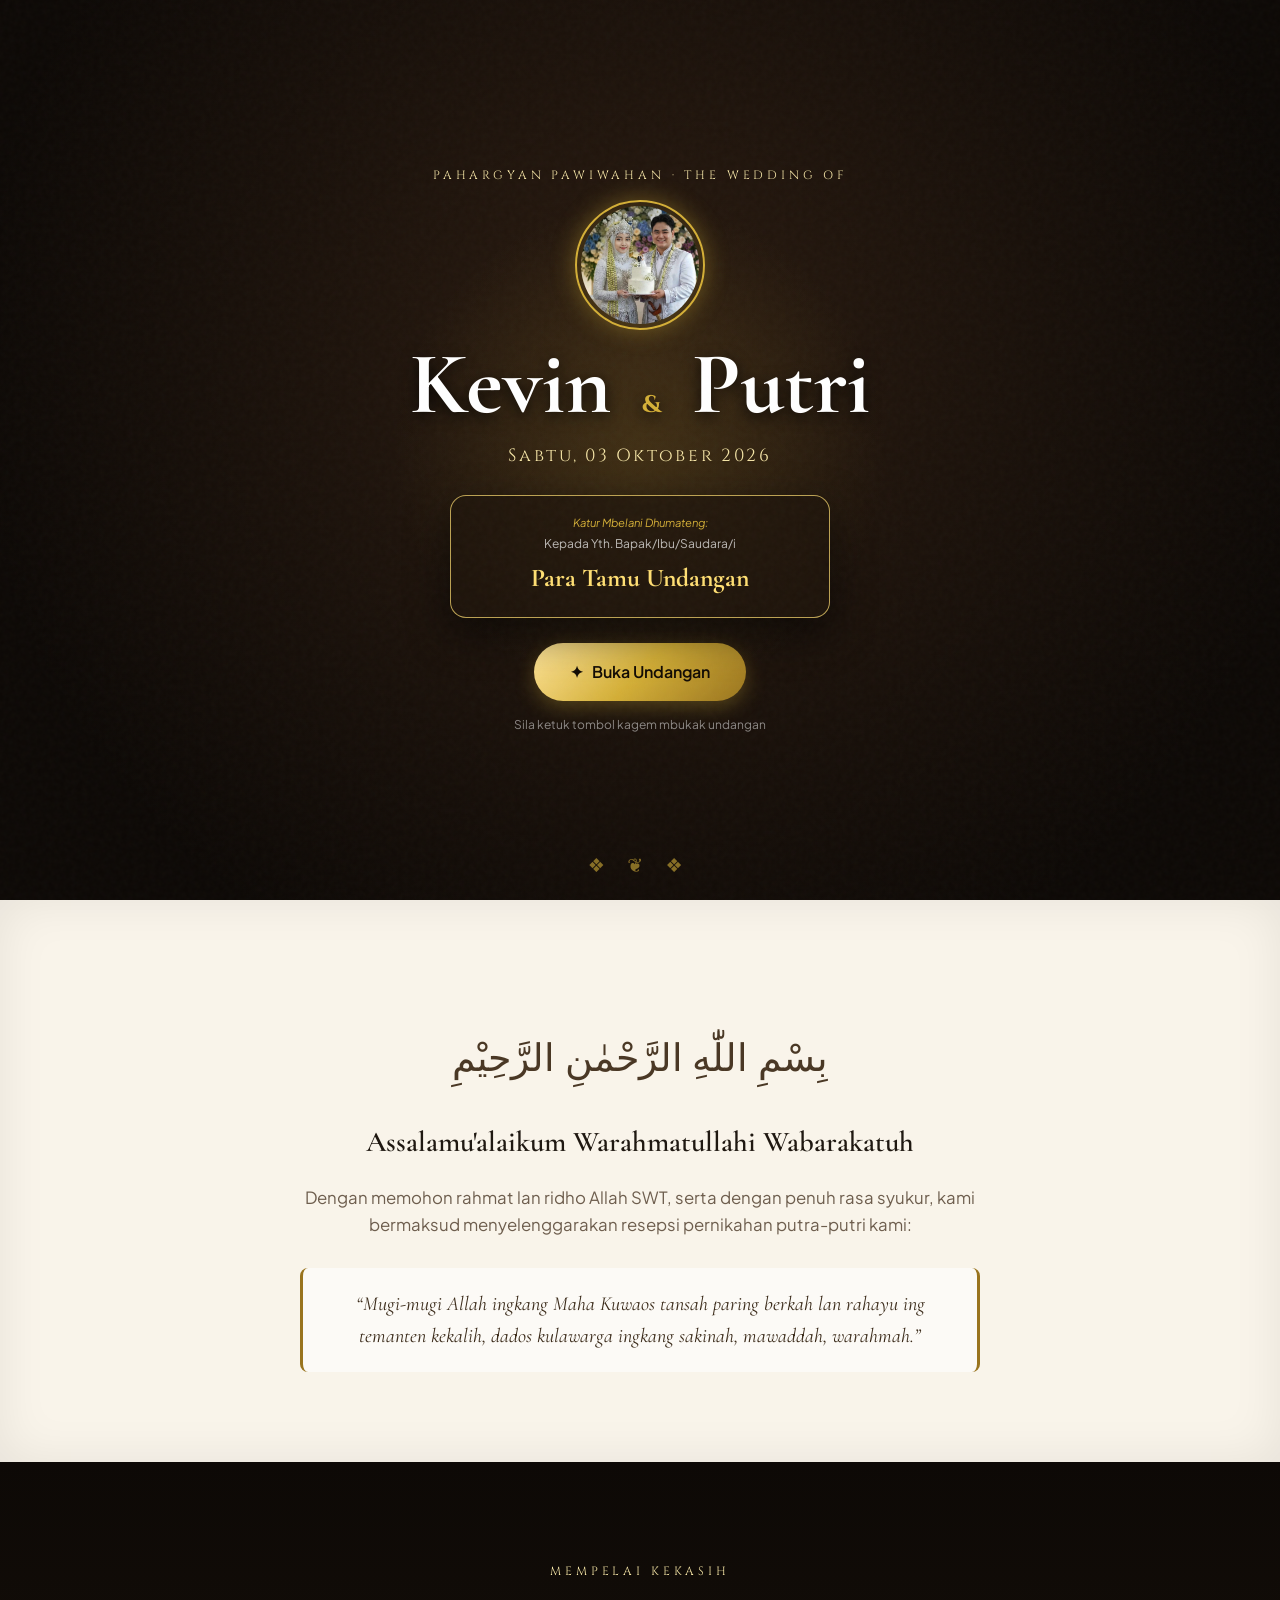
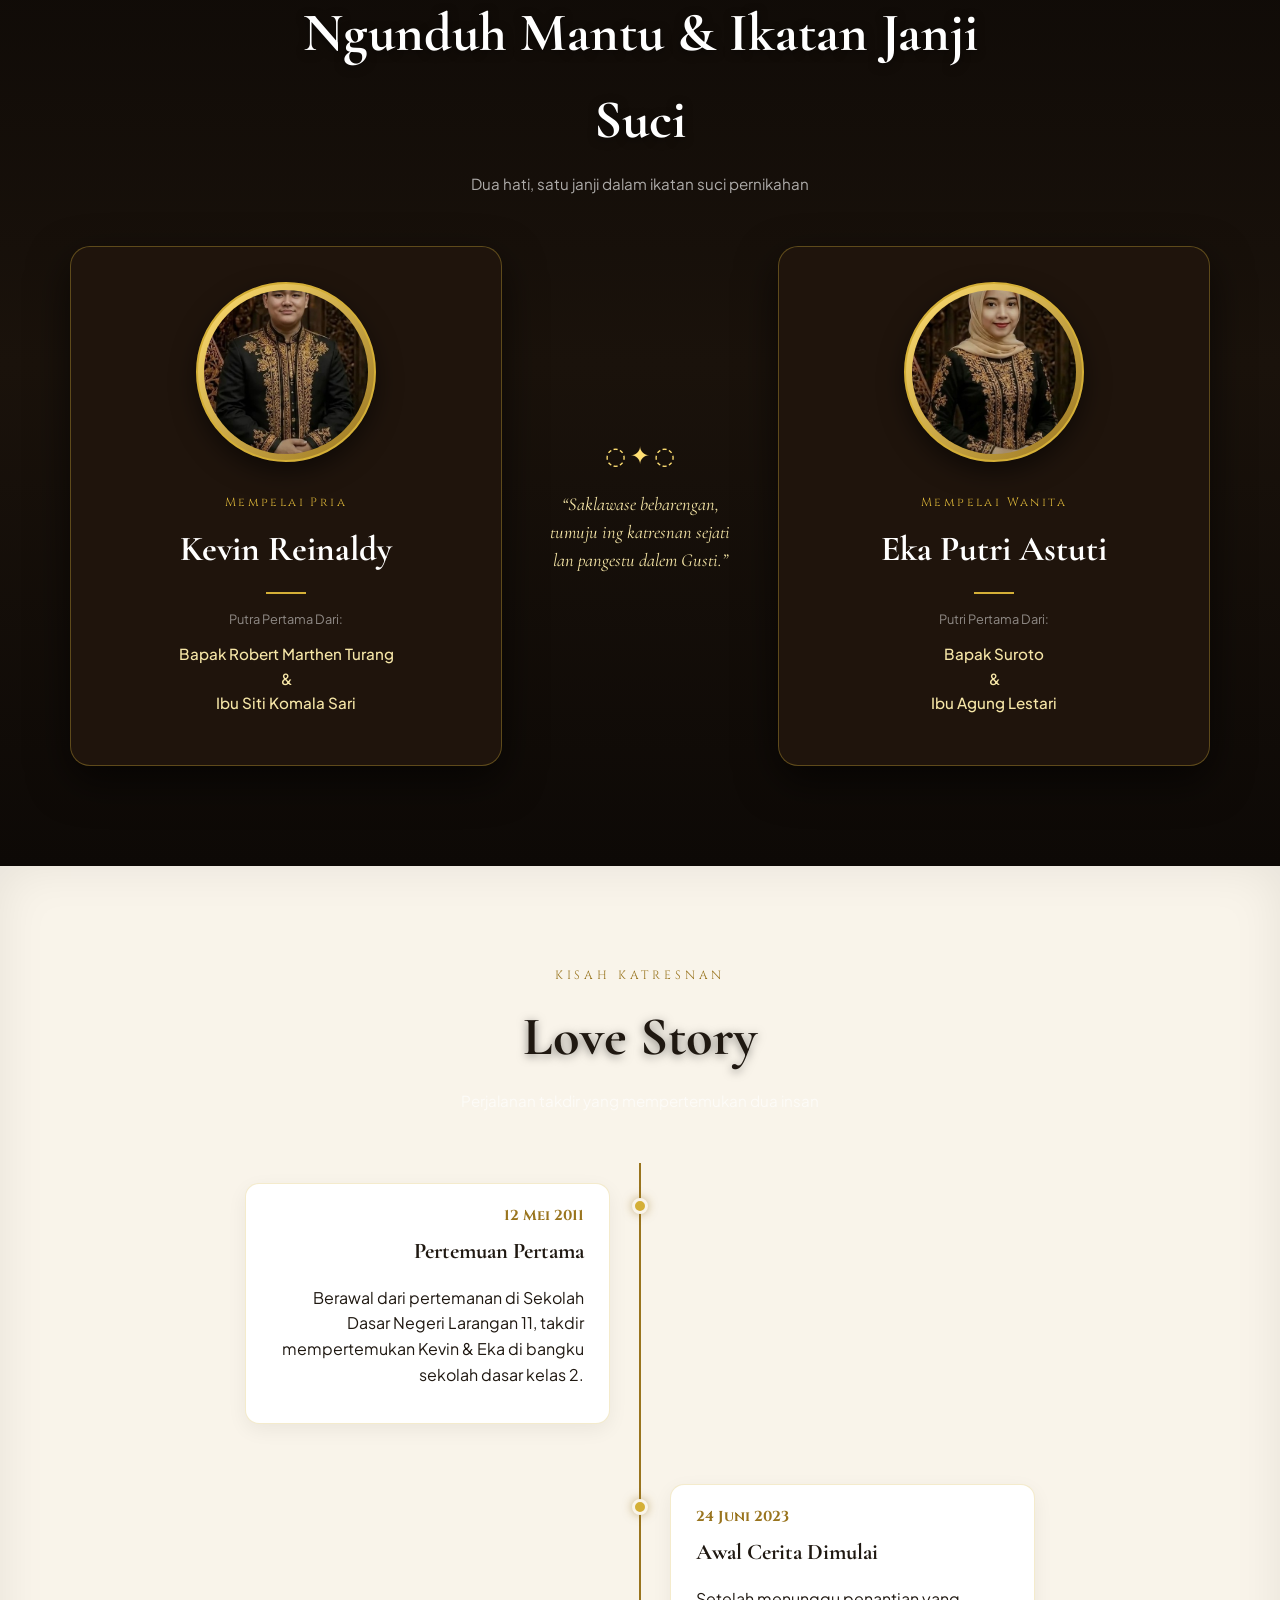
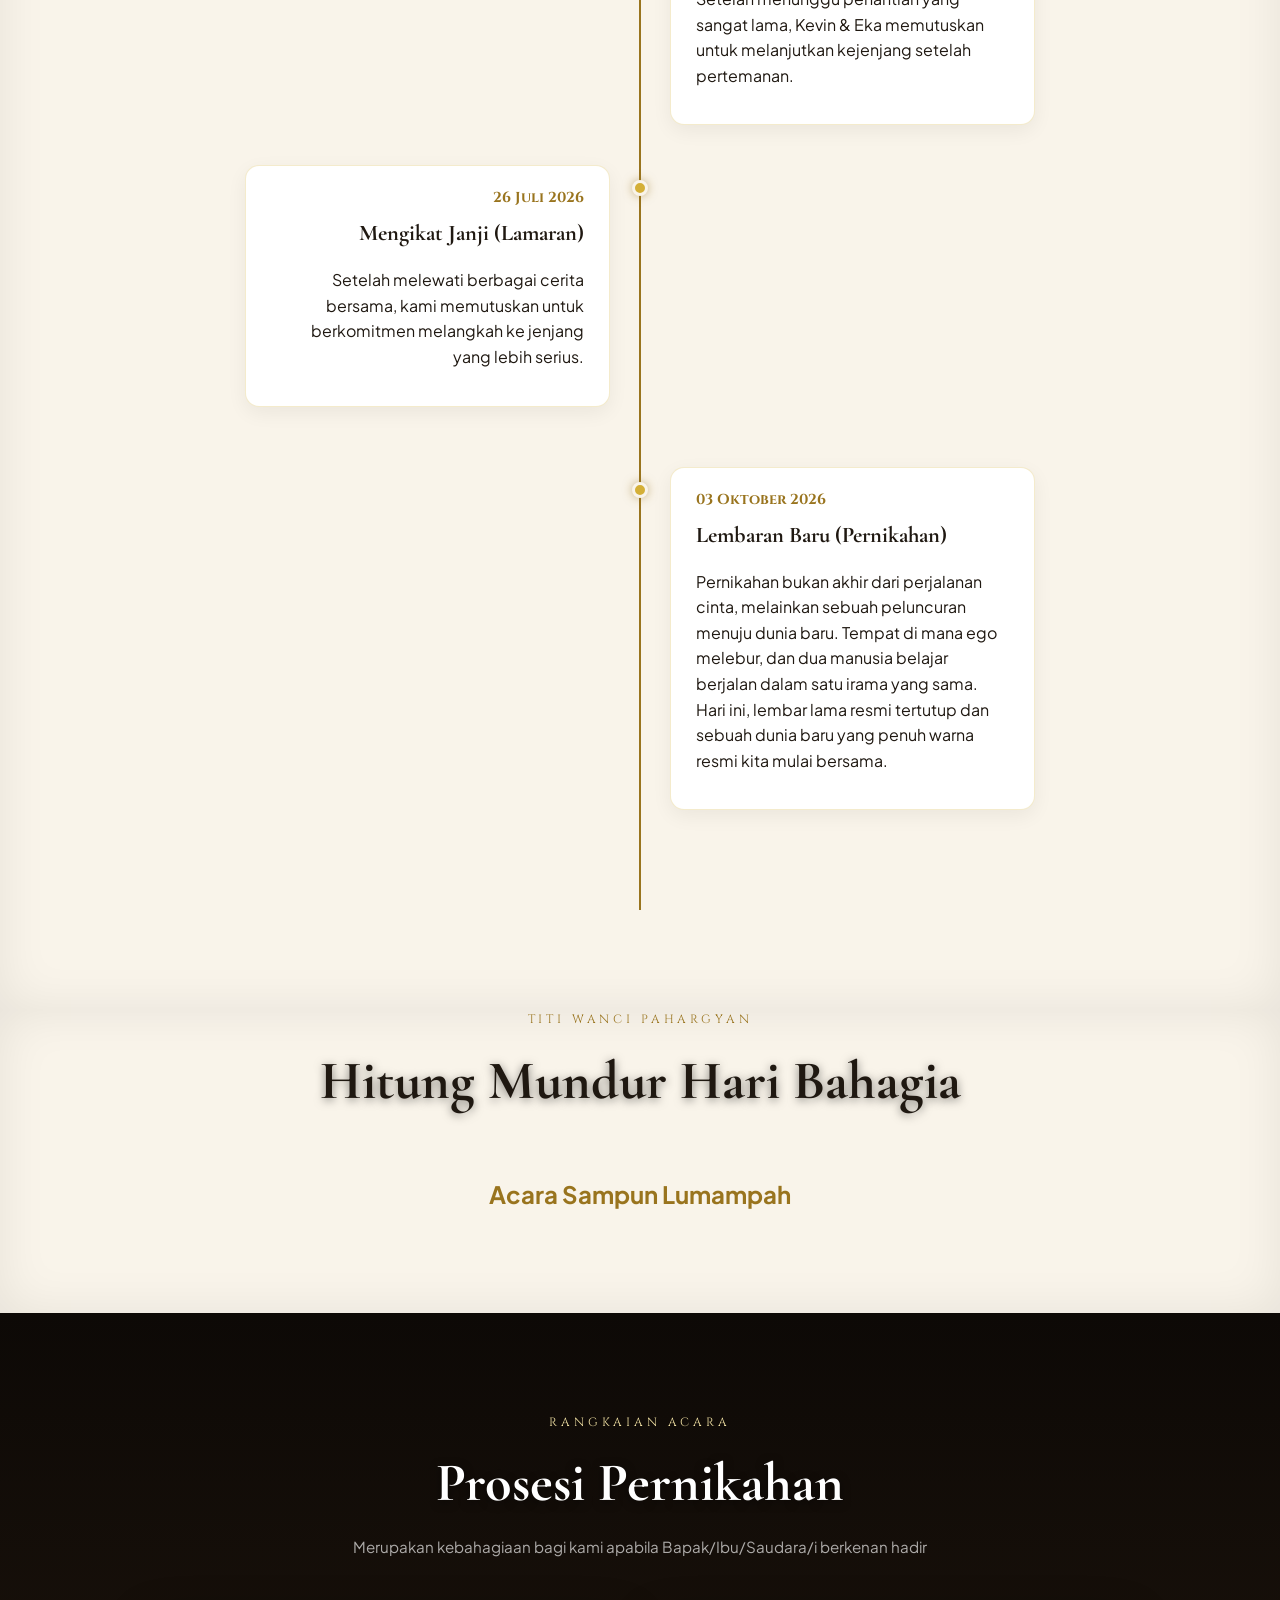
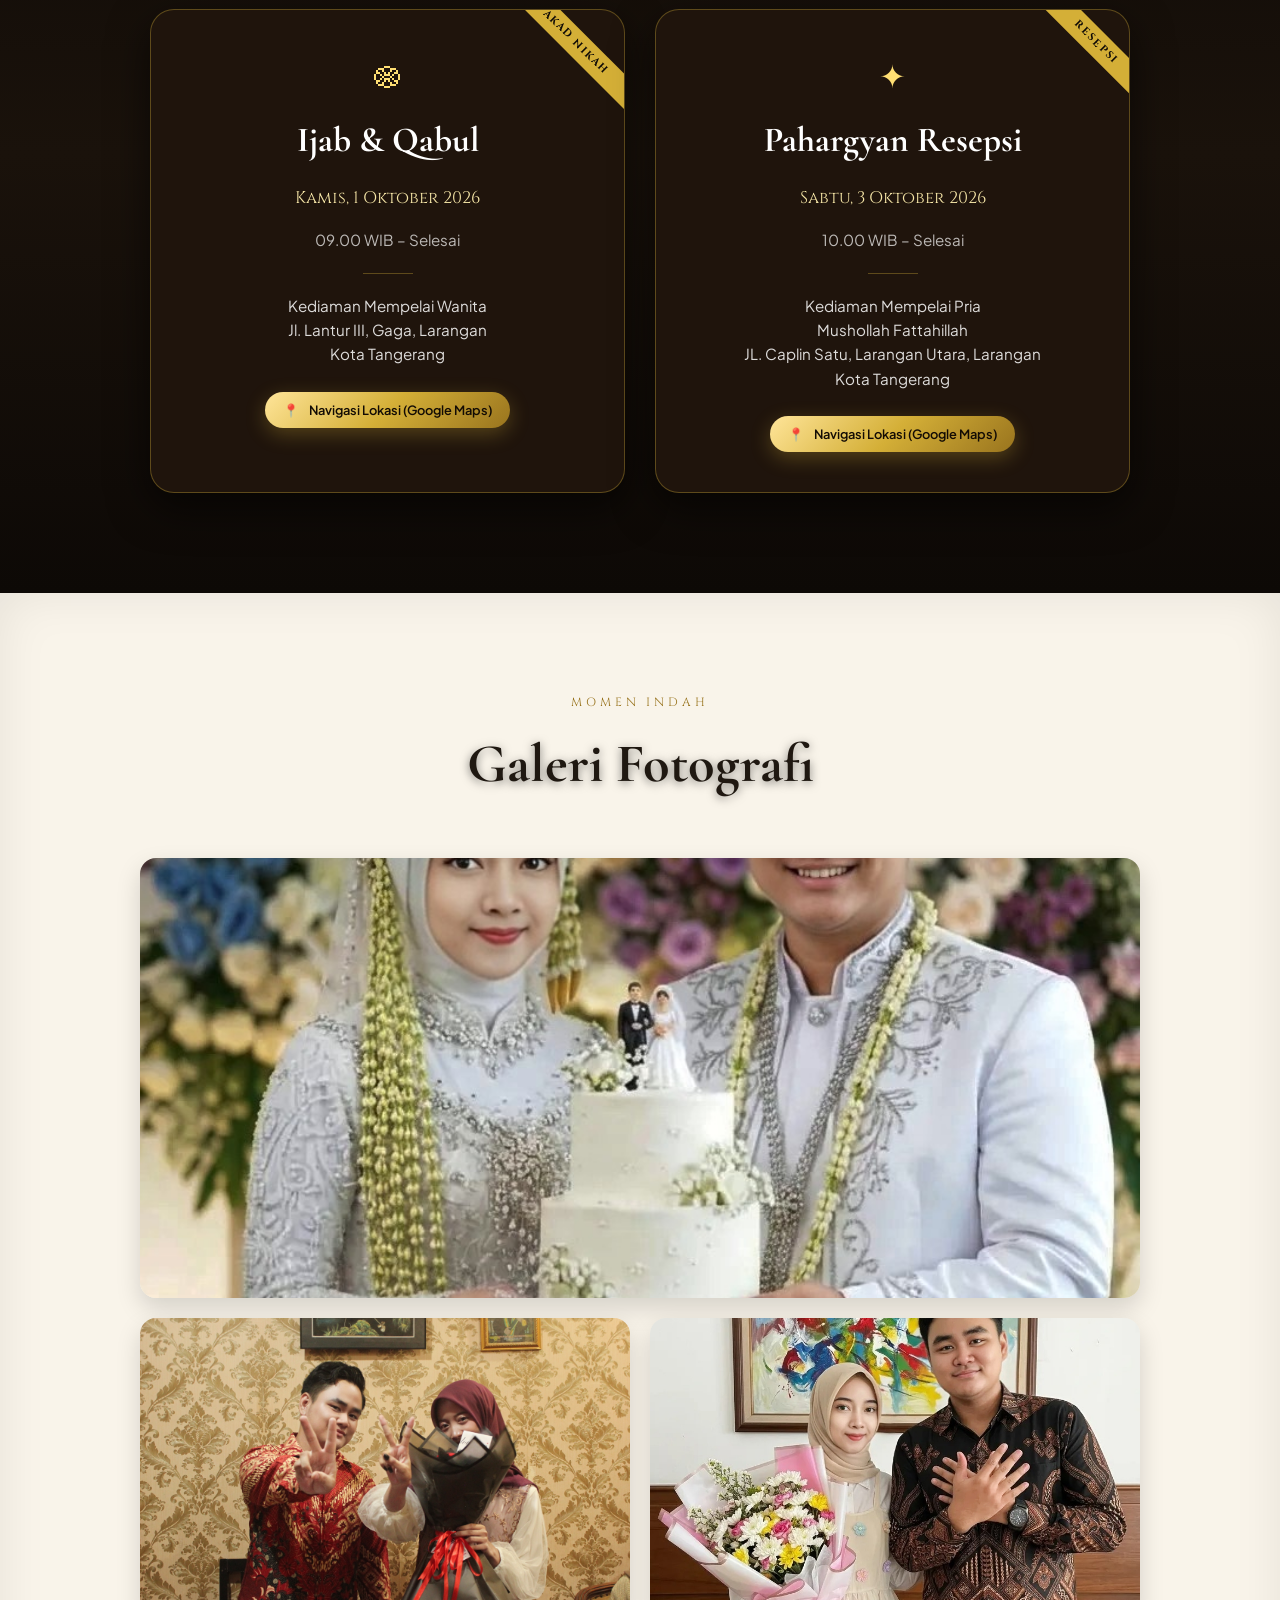
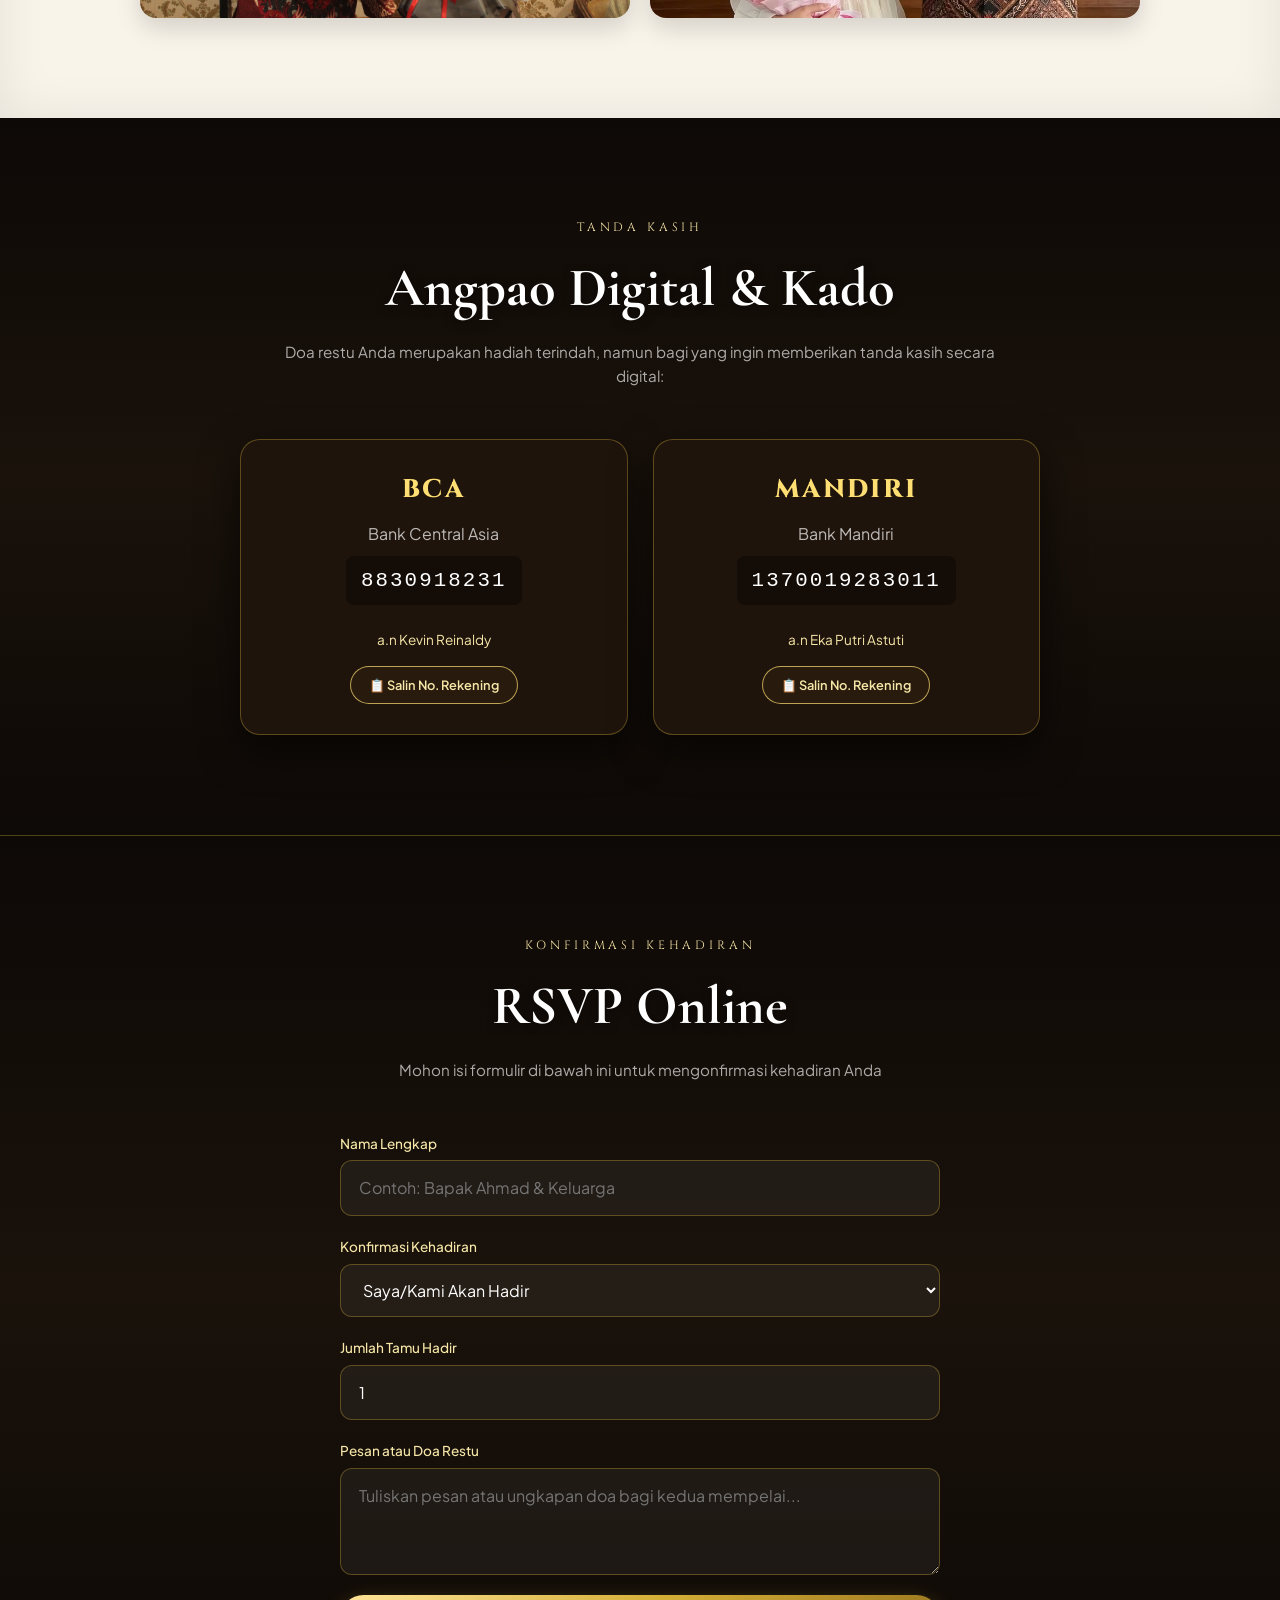
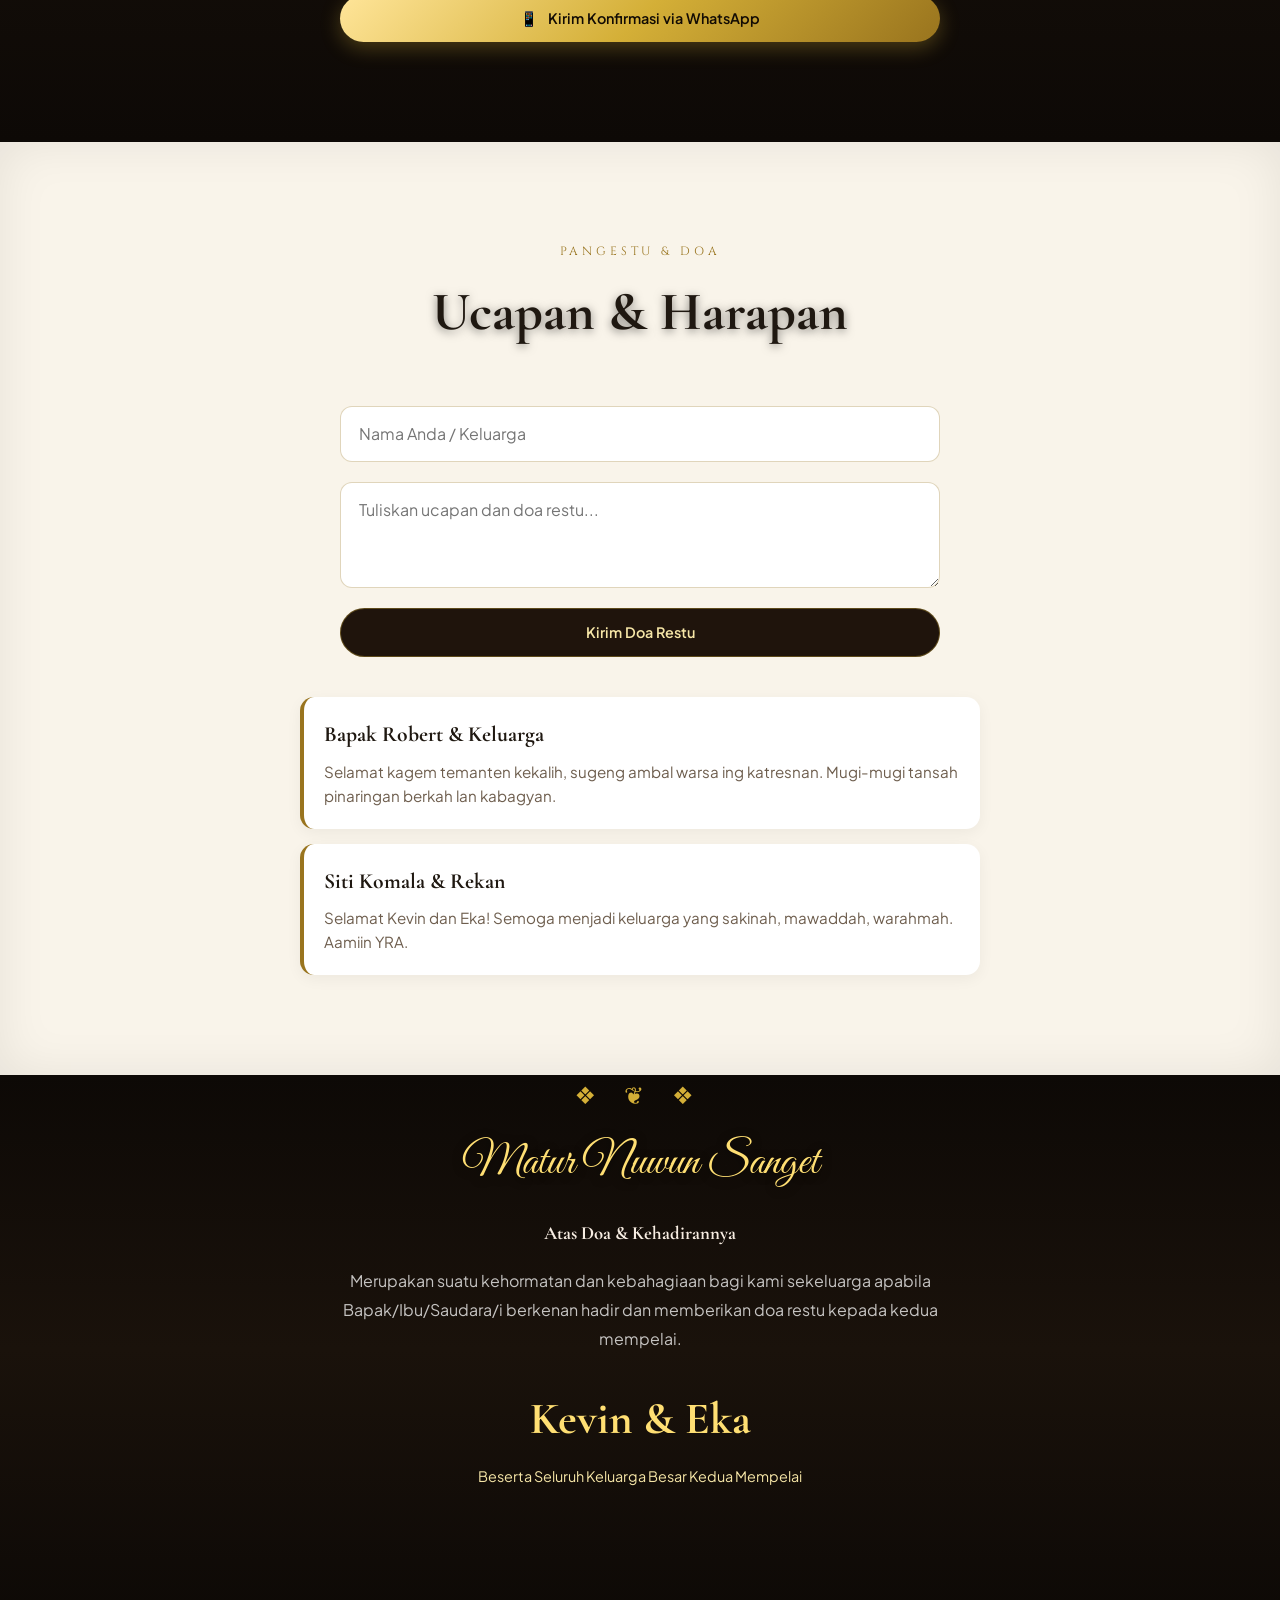
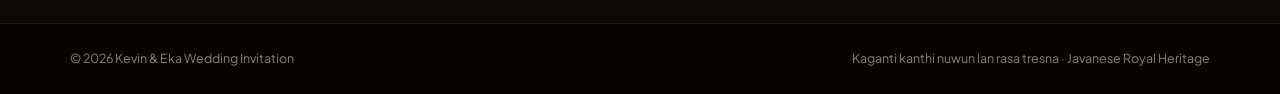
==== index.html @ b2e76249 "Rename undangan_pernikahan_kevin&ekaputri.html to index.html" ====
<!doctype html>
<html lang="id">
<head>
  <meta charset="utf-8">
  <meta name="viewport" content="width=device-width, initial-scale=1">
  <meta name="theme-color" content="#0d0906">
  <meta name="description" content="Undangan Pernikahan Adat Jawa Digital Kevin & Eka">
  <title>Kevin & Eka — Pahargyan Pawiwahan Keraton Jawa</title>
  <link rel="preconnect" href="https://fonts.googleapis.com">
  <link rel="preconnect" href="https://fonts.gstatic.com" crossorigin>
  <link href="https://fonts.googleapis.com/css2?family=Cinzel:wght@400;600;700;800&family=Cormorant+Garamond:ital,wght@0,400;0,600;0,700;1,400;1,600&family=Plus+Jakarta+Sans:wght@300;400;500;600;700&family=Great+Vibes&display=swap" rel="stylesheet">
  <style>
    :root {
      --bg-dark: #0d0906;
      --bg-dark-2: #18100a;
      --bg-dark-card: #1f140c;
      --gold-primary: #d4af37;
      --gold-light: #f6e6a7;
      --gold-bright: #ffdf73;
      --gold-dark: #99741e;
      --parchment-bg: #f9f4ea;
      --parchment-card: #ffffff;
      --text-dark: #1f1811;
      --text-muted-dark: #6e5e4e;
      --text-light: #f7ede2;
      --text-gold: #e2c068;
      --border-gold: rgba(212, 175, 55, 0.35);
      --border-gold-bright: rgba(255, 223, 115, 0.7);
      --shadow-royal: 0 15px 40px rgba(0, 0, 0, 0.6);
      --shadow-gold: 0 0 25px rgba(212, 175, 55, 0.25);
    }

    * { box-sizing: border-box; }
    html { scroll-behavior: smooth; }
    body {
      margin: 0;
      background: var(--bg-dark);
      color: var(--text-light);
      font-family: 'Plus Jakarta Sans', system-ui, -apple-system, sans-serif;
      overflow-x: hidden;
      line-height: 1.6;
    }
    body.locked { overflow: hidden; }

    button, input, textarea, select { font: inherit; }
    button { cursor: pointer; }
    a { color: inherit; text-decoration: none; }
    img { max-width: 100%; display: block; }

    /* Grain Overlay */
    .grain {
      position: fixed;
      inset: 0;
      pointer-events: none;
      opacity: .03;
      z-index: 999;
      background-image: url("data:image/svg+xml,%3Csvg viewBox='0 0 200 200' xmlns='http://www.w3.org/2000/svg'%3E%3Cfilter id='noiseFilter'%3E%3CfeTurbulence type='fractalNoise' baseFrequency='0.8' numOctaves='3' stitchTiles='stitch'/%3E%3C/filter%3E%3Crect width='100%25' height='100%25' filter='url(%23noiseFilter)'/%3E%3C/svg%3E");
    }

    /* Typography */
    .script-accent {
      font-family: 'Great Vibes', cursive;
      color: var(--gold-bright);
      font-size: clamp(2rem, 4vw, 2.8rem);
      margin: 0;
      text-shadow: 0 2px 10px rgba(0,0,0,0.5);
    }
    .eyebrow, .eyebrow-gold {
      font-family: 'Cinzel', serif;
      font-size: 0.75rem;
      letter-spacing: 0.32em;
      text-transform: uppercase;
      color: var(--gold-light);
      display: block;
    }
    .main-title, .hero__heading, .section-title, .closing__title {
      font-family: 'Cormorant Garamond', serif;
      font-weight: 700;
    }

    /* Interactive Smooth Transitions & Animations */
    .reveal {
      opacity: 0;
      transform: translateY(30px);
      transition: opacity 0.8s cubic-bezier(0.16, 1, 0.3, 1), transform 0.8s cubic-bezier(0.16, 1, 0.3, 1);
    }
    .reveal.is-visible {
      opacity: 1;
      transform: translateY(0);
    }

    /* Buttons */
    .btn {
      display: inline-flex;
      align-items: center;
      justify-content: center;
      gap: 0.6rem;
      padding: 12px 28px;
      border-radius: 50px;
      font-family: 'Plus Jakarta Sans', sans-serif;
      font-weight: 600;
      font-size: 0.9rem;
      transition: all 0.35s cubic-bezier(0.2, 0.8, 0.2, 1);
      text-align: center;
    }
    .btn--gold {
      background: linear-gradient(135deg, #ffe599 0%, #d4af37 50%, #99741e 100%);
      color: #120b04;
      border: none;
      box-shadow: 0 6px 20px rgba(212, 175, 55, 0.3);
    }
    .btn--gold:hover {
      transform: translateY(-3px) scale(1.02);
      box-shadow: 0 10px 30px rgba(212, 175, 55, 0.5);
      background: linear-gradient(135deg, #ffffff 0%, #ffd700 50%, #b8860b 100%);
    }
    .btn--outline {
      background: rgba(212, 175, 55, 0.05);
      color: var(--gold-light);
      border: 1px solid var(--border-gold-bright);
      backdrop-filter: blur(5px);
    }
    .btn--outline:hover {
      background: rgba(212, 175, 55, 0.2);
      color: #ffffff;
      border-color: var(--gold-bright);
      transform: translateY(-2px);
    }
    .btn--dark {
      background: var(--bg-dark-card);
      color: var(--gold-light);
      border: 1px solid var(--border-gold);
    }
    .btn--dark:hover {
      background: var(--gold-primary);
      color: var(--bg-dark);
    }
    .btn--large { padding: 16px 36px; font-size: 1rem; }
    .btn--small { padding: 8px 18px; font-size: 0.8rem; }
    .btn--full { width: 100%; }

    /* OPENING COVER */
    .opening {
      position: fixed;
      inset: 0;
      z-index: 200;
      background: radial-gradient(circle at 50% 40%, #2a1b10 0%, #0d0906 80%);
      display: flex;
      flex-direction: column;
      align-items: center;
      justify-content: center;
      padding: 24px;
      transition: opacity 0.85s cubic-bezier(0.77, 0, 0.175, 1), visibility 0.85s ease;
      overflow: hidden;
    }
    .opening.is-hidden {
      opacity: 0;
      visibility: hidden;
      pointer-events: none;
    }
    .opening__bg-glow {
      position: absolute;
      width: 500px;
      height: 500px;
      background: radial-gradient(circle, rgba(212, 175, 55, 0.15) 0%, transparent 70%);
      top: 50%; left: 50%;
      transform: translate(-50%, -50%);
      pointer-events: none;
    }
    .opening__inner {
      text-align: center;
      max-width: 580px;
      width: 100%;
      z-index: 2;
      animation: openingIn 1.1s cubic-bezier(0.16, 1, 0.3, 1) both;
    }
    .wayang-symbol {
      width: 130px;
      height: 130px;
      margin: 15px auto;
      border-radius: 50%;
      border: 2px solid var(--gold-primary);
      padding: 4px;
      box-shadow: 0 0 25px rgba(212, 175, 55, 0.4);
      overflow: hidden;
      background: rgba(212, 175, 55, 0.1);
    }
    .opening__portrait-img {
      width: 100%;
      height: 100%;
      object-fit: cover;
      border-radius: 50%;
    }
    .main-title {
      font-size: clamp(3.2rem, 8vw, 5.5rem);
      line-height: 0.9;
      margin: 15px 0;
      color: #ffffff;
      text-shadow: 0 4px 15px rgba(0,0,0,0.8);
    }
    .main-title small {
      font-family: 'Cinzel', serif;
      font-size: 1.5rem;
      color: var(--gold-primary);
      display: inline-block;
      margin: 0 10px;
    }
    .opening__date {
      font-family: 'Cinzel', serif;
      font-size: 1.1rem;
      letter-spacing: 0.15em;
      color: var(--gold-light);
      margin-bottom: 25px;
    }
    .guest-card {
      margin: 20px auto 25px;
      padding: 18px 24px;
      border: 1px solid var(--border-gold-bright);
      border-radius: 16px;
      background: rgba(31, 20, 12, 0.7);
      backdrop-filter: blur(10px);
      max-width: 380px;
      box-shadow: var(--shadow-royal);
    }
    .guest-card__sub {
      display: block; font-size: 0.7rem; color: var(--gold-primary); font-style: italic;
    }
    .guest-card__label {
      display: block; font-size: 0.75rem; color: rgba(255, 255, 255, 0.7); margin-top: 2px;
    }
    .guest-card__name {
      display: block;
      font-family: 'Cormorant Garamond', serif;
      font-size: 1.6rem;
      color: var(--gold-bright);
      margin-top: 5px;
      font-weight: 700;
    }
    .opening__hint { font-size: 0.75rem; color: rgba(255, 255, 255, 0.5); margin-top: 14px; }
    .opening__bottom-ornament { position: absolute; bottom: 20px; color: var(--gold-primary); font-size: 1.2rem; letter-spacing: 0.5em; opacity: 0.6; }

    /* TOPBAR */
    .topbar {
      position: fixed;
      top: 0; left: 0; right: 0;
      height: 66px;
      z-index: 90;
      background: rgba(13, 9, 6, 0.88);
      backdrop-filter: blur(15px);
      display: flex;
      align-items: center;
      justify-content: space-between;
      padding: 0 28px;
      border-bottom: 1px solid var(--border-gold);
      transform: translateY(-100%);
      transition: transform 0.5s ease;
    }
    .topbar.is-visible { transform: translateY(0); }
    .brand { display: flex; align-items: center; gap: 8px; font-family: 'Cinzel', serif; font-weight: 700; color: var(--gold-bright); }
    .desktop-nav { display: flex; gap: 24px; font-size: 0.82rem; font-family: 'Plus Jakarta Sans', sans-serif; letter-spacing: 0.05em; }
    .desktop-nav a { color: var(--text-light); opacity: 0.75; transition: opacity 0.2s, color 0.2s; }
    .desktop-nav a:hover { opacity: 1; color: var(--gold-bright); }

    .music-toggle {
      border: 1px solid var(--border-gold-bright);
      background: rgba(212, 175, 55, 0.1);
      color: var(--gold-light);
      border-radius: 50px;
      padding: 8px 16px;
      font-size: 0.8rem;
      display: flex;
      align-items: center;
      gap: 6px;
      transition: all 0.3s;
    }
    .music-toggle:hover { background: var(--gold-primary); color: var(--bg-dark); }
    .music-toggle.is-playing { background: var(--gold-primary); color: var(--bg-dark); box-shadow: 0 0 15px rgba(212, 175, 55, 0.4); }

    /* SECTIONS */
    .section { position: relative; padding: 100px 24px; }
    .section-dark { background: linear-gradient(180deg, #0d0906 0%, #1a120b 50%, #0d0906 100%); }
    .section-heading { text-align: center; max-width: 760px; margin: 0 auto 50px; }
    .section-title { font-size: clamp(2.2rem, 5vw, 3.4rem); color: #ffffff; margin: 8px 0; text-shadow: 0 2px 10px rgba(0,0,0,0.5); }
    .section-subtitle { color: rgba(255, 255, 255, 0.65); font-size: 0.95rem; margin-top: 5px; }

    /* HERO SECTION */
    .hero {
      min-height: 100vh;
      padding: 110px 24px 80px;
      display: flex;
      align-items: center;
      justify-content: center;
      position: relative;
      overflow: hidden;
    }
    .hero__content {
      width: min(1140px, 100%);
      display: grid;
      grid-template-columns: 1fr 1.1fr;
      gap: 45px;
      align-items: center;
      z-index: 2;
    }
    .hero__photo-wrapper {
      position: relative;
      border-radius: 20px;
      padding: 10px;
      background: linear-gradient(135deg, rgba(212,175,55,0.4) 0%, rgba(13,9,6,0.8) 100%);
      box-shadow: var(--shadow-royal), var(--shadow-gold);
    }
    .hero__img { width: 100%; height: clamp(380px, 60vh, 580px); object-fit: cover; border-radius: 14px; }
    .hero__copy { padding-left: 10px; }
    .hero__heading { font-size: clamp(3.5rem, 6vw, 5.8rem); line-height: 0.95; margin: 10px 0 20px; color: #ffffff; }
    .hero__heading .ampersand { font-family: 'Cinzel', serif; color: var(--gold-primary); font-size: 0.6em; margin: 0 10px; }
    .divider-gold { display: flex; align-items: center; gap: 15px; color: var(--gold-primary); margin: 20px 0; }
    .divider-gold .line { height: 1px; background: linear-gradient(90deg, transparent, var(--gold-primary), transparent); flex: 1; }
    .hero__date { font-family: 'Cinzel', serif; font-size: 1.3rem; color: var(--gold-bright); letter-spacing: 0.08em; }
    .hero__guest { color: rgba(255, 255, 255, 0.8); font-size: 1rem; margin: 20px 0 30px; max-width: 480px; }
    .hero__actions { display: flex; gap: 15px; flex-wrap: wrap; }

    /* PARCHMENT SECTIONS */
    .parchment {
      background: var(--parchment-bg);
      color: var(--text-dark);
      position: relative;
      box-shadow: inset 0 0 50px rgba(0,0,0,0.08);
    }
    .parchment .section-title { color: var(--text-dark); }
    .parchment .eyebrow-gold { color: var(--gold-dark); }
    .intro { text-align: center; padding-block: 90px; }
    .intro .arabic { font-family: 'Traditional Arabic', 'Amiri', serif; font-size: 2.4rem; color: #4a3825; margin-bottom: 15px; }
    .salutation { font-family: 'Cormorant Garamond', serif; font-size: 1.8rem; font-weight: 600; color: var(--text-dark); margin-bottom: 20px; }
    .intro__text { max-width: 720px; margin: 0 auto; font-size: 1.05rem; color: var(--text-muted-dark); }
    .javanese-quote {
      max-width: 680px;
      margin: 30px auto 0;
      padding: 20px 30px;
      border-left: 3px solid var(--gold-dark);
      border-right: 3px solid var(--gold-dark);
      background: rgba(255,255,255,0.6);
      font-style: italic;
      font-family: 'Cormorant Garamond', serif;
      font-size: 1.25rem;
      color: #3b2b1a;
      border-radius: 8px;
    }

    /* COUPLE SECTION */
    .couple-grid {
      width: min(1140px, 100%);
      margin: 0 auto;
      display: grid;
      grid-template-columns: 1fr 0.5fr 1fr;
      align-items: center;
      gap: 30px;
    }
    .person-card {
      text-align: center;
      padding: 35px 25px;
      border: 1px solid var(--border-gold);
      border-radius: 20px;
      background: var(--bg-dark-card);
      box-shadow: var(--shadow-royal);
      transition: transform 0.3s ease, border-color 0.3s ease;
    }
    .person-card:hover { transform: translateY(-5px); border-color: var(--gold-bright); }
    .portrait--royal {
      width: 180px; height: 180px;
      margin: 0 auto 25px;
      border-radius: 50%;
      padding: 6px;
      border: 2px solid var(--gold-primary);
      background: linear-gradient(135deg, var(--gold-bright), var(--gold-dark));
      box-shadow: 0 10px 25px rgba(0,0,0,0.5);
      overflow: hidden;
    }
    .portrait--royal img { width: 100%; height: 100%; object-fit: cover; border-radius: 50%; transition: transform 0.5s ease; }
    .person-card:hover .portrait--royal img { transform: scale(1.08); }
    .person-card__label { font-family: 'Cinzel', serif; font-size: 0.75rem; color: var(--gold-primary); letter-spacing: 0.2em; }
    .person-card h4 { font-family: 'Cormorant Garamond', serif; font-size: 2.2rem; color: #ffffff; margin: 8px 0; }
    .person-card__line { width: 40px; height: 2px; background: var(--gold-primary); margin: 15px auto; }
    .parents-label { font-size: 0.8rem; color: rgba(255, 255, 255, 0.5); }
    .parents-names { color: var(--gold-light); font-size: 0.95rem; font-weight: 500; margin-top: 5px; }
    .couple-center { text-align: center; padding: 10px; }
    .couple-center__rings { font-size: 1.5rem; color: var(--gold-bright); margin: 15px 0; }
    .couple-center__motto { font-family: 'Cormorant Garamond', serif; font-style: italic; font-size: 1.15rem; color: var(--gold-light); line-height: 1.5; }

    /* LOVE STORY TIMELINE */
    .timeline {
      width: min(850px, 100%);
      margin: 0 auto;
      position: relative;
      padding: 20px 0;
    }
    .timeline::before {
      content: '';
      position: absolute;
      top: 0; bottom: 0; left: 50%;
      width: 2px;
      background: var(--gold-dark);
      transform: translateX(-50%);
    }
    .timeline-item {
      position: relative;
      margin-bottom: 40px;
      width: 50%;
      padding: 0 30px;
    }
    .timeline-item--left { left: 0; text-align: right; }
    .timeline-item--right { left: 50%; text-align: left; }
    .timeline-dot {
      position: absolute;
      top: 15px;
      width: 16px; height: 16px;
      border-radius: 50%;
      background: var(--gold-primary);
      border: 3px solid var(--parchment-bg);
      box-shadow: 0 0 10px rgba(153, 116, 30, 0.5);
    }
    .timeline-item--left .timeline-dot { right: -8px; }
    .timeline-item--right .timeline-dot { left: -8px; }
    .timeline-content {
      background: #ffffff;
      padding: 20px 25px;
      border-radius: 14px;
      box-shadow: 0 6px 20px rgba(0,0,0,0.06);
      border: 1px solid rgba(212, 175, 55, 0.25);
      transition: transform 0.3s ease;
    }
    .timeline-content:hover { transform: translateY(-3px); }
    .timeline-date {
      font-family: 'Cinzel', serif;
      font-weight: 700;
      color: var(--gold-dark);
      font-size: 0.9rem;
      margin-bottom: 6px;
      display: block;
    }
    .timeline-title {
      font-family: 'Cormorant Garamond', serif;
      font-size: 1.4rem;
      color: var(--text-dark);
      margin: 0 0 8px;
    }

    /* COUNTDOWN */
    .countdown {
      width: min(850px, 100%);
      margin: 0 auto;
      display: grid;
      grid-template-columns: repeat(4, 1fr);
      gap: 18px;
    }
    .countdown-box {
      text-align: center;
      padding: 24px 10px;
      border: 1px solid rgba(153, 116, 30, 0.3);
      border-radius: 16px;
      background: rgba(255, 255, 255, 0.85);
      box-shadow: 0 8px 20px rgba(0,0,0,0.05);
      transition: transform 0.3s ease;
    }
    .countdown-box:hover { transform: scale(1.03); }
    .countdown-box strong { font-family: 'Cormorant Garamond', serif; font-size: 3.2rem; color: var(--gold-dark); line-height: 1; display: block; }
    .countdown-box span { font-size: 0.75rem; letter-spacing: 0.15em; text-transform: uppercase; color: var(--text-muted-dark); font-weight: 600; margin-top: 5px; display: block; }

    /* EVENTS */
    .events-grid { width: min(980px, 100%); margin: 0 auto; display: grid; grid-template-columns: repeat(2, 1fr); gap: 30px; }
    .event-card { padding: 40px 30px; text-align: center; border: 1px solid var(--border-gold); border-radius: 24px; background: var(--bg-dark-card); box-shadow: var(--shadow-royal); position: relative; overflow: hidden; transition: transform 0.3s ease; }
    .event-card:hover { transform: translateY(-5px); border-color: var(--gold-bright); }
    .event-card__badge { position: absolute; top: 20px; right: -35px; background: var(--gold-primary); color: var(--bg-dark); font-family: 'Cinzel', serif; font-size: 0.65rem; font-weight: 700; padding: 4px 40px; transform: rotate(45deg); letter-spacing: 0.15em; }
    .event-icon { font-size: 2rem; color: var(--gold-bright); margin-bottom: 10px; }
    .event-card h4 { font-family: 'Cormorant Garamond', serif; font-size: 2.2rem; color: #ffffff; margin: 5px 0 15px; }
    .event-date { font-family: 'Cinzel', serif; font-size: 1.05rem; color: var(--gold-light); }
    .event-time { font-size: 0.95rem; color: rgba(255, 255, 255, 0.7); }
    .event-divider { width: 50px; height: 1px; background: var(--border-gold); margin: 20px auto; }
    .event-venue { color: rgba(255, 255, 255, 0.85); font-size: 0.95rem; line-height: 1.6; margin-bottom: 25px; }

    /* GALLERY */
    .gallery-grid { width: min(1000px, 100%); margin: 0 auto; display: grid; grid-template-columns: repeat(2, 1fr); gap: 20px; }
    .gallery-item { padding: 0; border: none; background: none; border-radius: 16px; overflow: hidden; position: relative; height: 300px; box-shadow: 0 10px 25px rgba(0,0,0,0.15); cursor: pointer; }
    .gallery-item--wide { grid-column: 1 / -1; height: 440px; }
    .gallery-item img { width: 100%; height: 100%; object-fit: cover; transition: transform 0.6s ease; }
    .gallery-item__overlay { position: absolute; inset: 0; background: rgba(13, 9, 6, 0.6); display: flex; align-items: center; justify-content: center; opacity: 0; transition: opacity 0.3s ease; color: var(--gold-bright); font-family: 'Cinzel', serif; font-size: 0.9rem; }
    .gallery-item:hover img { transform: scale(1.06); }
    .gallery-item:hover .gallery-item__overlay { opacity: 1; }

    /* DIGITAL GIFT / ANGPAO */
    .gift-grid { width: min(800px, 100%); margin: 0 auto; display: grid; grid-template-columns: repeat(2, 1fr); gap: 25px; }
    .gift-card { background: var(--bg-dark-card); border: 1px solid var(--border-gold); border-radius: 20px; padding: 30px 20px; text-align: center; box-shadow: var(--shadow-royal); transition: transform 0.3s; }
    .gift-card:hover { transform: translateY(-4px); border-color: var(--gold-bright); }
    .bank-logo { font-family: 'Cinzel', serif; font-weight: 800; font-size: 1.6rem; color: var(--gold-bright); margin-bottom: 10px; letter-spacing: 0.1em; }
    .account-number { font-family: monospace; font-size: 1.3rem; color: #ffffff; letter-spacing: 0.1em; margin: 10px 0; background: rgba(0,0,0,0.4); padding: 8px 15px; border-radius: 8px; display: inline-block; }
    .account-holder { font-size: 0.85rem; color: var(--gold-light); margin-bottom: 15px; }

    /* FORMS */
    .rsvp-form, .wish-form { width: min(600px, 100%); margin: 0 auto; display: grid; gap: 20px; }
    .form-group { display: grid; gap: 6px; }
    .form-group label { color: var(--gold-light); font-size: 0.85rem; font-weight: 500; }
    input, textarea, select {
      width: 100%; padding: 14px 18px; border: 1px solid var(--border-gold); background: rgba(255, 255, 255, 0.05); color: #ffffff; border-radius: 12px; outline: none; transition: border-color 0.3s, background 0.3s;
    }
    input:focus, textarea:focus, select:focus { border-color: var(--gold-bright); background: rgba(255, 255, 255, 0.1); }
    .parchment input, .parchment textarea, .parchment select { background: #ffffff; color: var(--text-dark); border-color: rgba(153, 116, 30, 0.3); }

    /* WISH LIST */
    .wish-list { width: min(680px, 100%); margin: 40px auto 0; display: grid; gap: 15px; }
    .wish { padding: 20px; border-radius: 14px; background: #ffffff; box-shadow: 0 4px 15px rgba(0,0,0,0.05); border-left: 4px solid var(--gold-dark); animation: fadeIn 0.5s ease; }
    .wish strong { font-family: 'Cormorant Garamond', serif; font-size: 1.35rem; color: var(--text-dark); display: block; }
    .wish p { margin: 8px 0 0; color: var(--text-muted-dark); font-size: 0.95rem; }

    /* CLOSING & FOOTER */
    .closing { text-align: center; padding-bottom: 120px; }
    .closing__ornament { color: var(--gold-primary); font-size: 1.5rem; letter-spacing: 0.5em; margin-bottom: 15px; }
    .closing__text { max-width: 650px; margin: 15px auto 30px; color: rgba(255, 255, 255, 0.75); line-height: 1.8; }
    .closing__names { font-family: 'Cormorant Garamond', serif; font-size: 2.8rem; color: var(--gold-bright); margin: 0; }
    .closing__family { color: var(--gold-light); font-size: 0.9rem; margin-top: 10px; }

    .footer { background: #070503; padding: 25px 28px; border-top: 1px solid rgba(212, 175, 55, 0.15); font-size: 0.78rem; color: rgba(255, 255, 255, 0.5); }
    .footer__content { max-width: 1140px; margin: 0 auto; display: flex; justify-content: space-between; gap: 20px; flex-wrap: wrap; }

    /* LIGHTBOX */
    .lightbox { position: fixed; inset: 0; z-index: 300; background: rgba(0, 0, 0, 0.92); display: none; align-items: center; justify-content: center; padding: 30px; }
    .lightbox.is-open { display: flex; animation: fadeIn 0.3s ease; }
    .lightbox img { max-width: min(92vw, 1100px); max-height: 88vh; border-radius: 12px; border: 1px solid var(--border-gold-bright); box-shadow: var(--shadow-royal); }
    .lightbox__close { position: absolute; top: 20px; right: 25px; color: #ffffff; background: none; border: none; font-size: 42px; line-height: 1; cursor: pointer; }

    /* RESPONSIVE */
    @media (max-width: 880px) {
      .desktop-nav { display: none; }
      .hero__content { grid-template-columns: 1fr; text-align: center; }
      .hero__copy { padding-left: 0; }
      .hero__actions { justify-content: center; }
      .couple-grid { grid-template-columns: 1fr; max-width: 520px; }
      .events-grid, .gallery-grid, .gift-grid { grid-template-columns: 1fr; }
      .gallery-item--wide { grid-column: auto; height: 300px; }
      .timeline::before { left: 20px; }
      .timeline-item { width: 100%; padding-left: 50px; padding-right: 0; text-align: left !important; }
      .timeline-item--right { left: 0; }
      .timeline-dot { left: 12px !important; right: auto !important; }
    }
    @media (max-width: 520px) {
      .section { padding: 70px 18px; }
      .countdown { grid-template-columns: repeat(2, 1fr); gap: 10px; }
      .main-title { font-size: 3.2rem; }
      .hero__heading { font-size: 3.2rem; }
    }

    @keyframes openingIn {
      from { opacity: 0; transform: translateY(25px) scale(0.97); }
      to { opacity: 1; transform: translateY(0) scale(1); }
    }
    @keyframes fadeIn {
      from { opacity: 0; }
      to { opacity: 1; }
    }
  </style>
</head>
<body class="locked">
  <div class="grain"></div>

  <!-- COVER / OPENING -->
  <section id="opening" class="opening" aria-label="Halaman pembuka undangan">
    <div class="opening__bg-glow"></div>
    
    <div class="opening__inner">
      <p class="eyebrow">PAHARGYAN PAWIWAHAN · THE WEDDING OF</p>
      <div class="wayang-symbol">
        <img src="assets/fotobebas2.jpeg" alt="Mempelai Utama" class="opening__portrait-img" onerror="this.src='Mempelai-kevin-dan-eka.jpeg'">
      </div>
      <h1 class="main-title">Kevin <small>&amp;</small> Putri</h1>
      <p class="opening__date">Sabtu, 03 Oktober 2026</p>

      <div class="guest-card">
        <span class="guest-card__sub">Katur Mbelani Dhumateng:</span>
        <span class="guest-card__label">Kepada Yth. Bapak/Ibu/Saudara/i</span>
        <strong id="guestName" class="guest-card__name">Para Tamu Undangan</strong>
      </div>

      <button id="openInvitation" class="btn btn--gold btn--large">
        <span>✦</span> Buka Undangan
      </button>
      <p class="opening__hint">Sila ketuk tombol kagem mbukak undangan</p>
    </div>

    <div class="opening__bottom-ornament">❖ ❦ ❖</div>
  </section>

  <!-- TOPBAR NAVIGASI -->
  <header class="topbar" id="topbar">
    <a class="brand" href="#beranda">
      <span>𑁍</span>
      <span>K &amp; E</span>
    </a>
    <nav class="desktop-nav">
      <a href="#beranda">Beranda</a>
      <a href="#mempelai">Mempelai</a>
      <a href="#lovestory">Love Story</a>
      <a href="#acara">Acara</a>
      <a href="#galeri">Galeri</a>
      <a href="#gift">Angpao</a>
      <a href="#rsvp">RSVP</a>
      <a href="#ucapan">Ucapan</a>
    </nav>
    <button id="musicToggle" class="music-toggle">
      <span class="music-icon">♫</span> <span class="music-text">Musik: Off</span>
    </button>
  </header>

  <main id="content">
    <!-- HERO SECTION -->
    <section id="beranda" class="hero section-dark reveal">
      <div class="hero__content">
        <div class="hero__photo-wrapper">
          <img src="assets/Mempelai-kevin-dan-eka.jpeg" alt="Foto Mempelai Kevin & Eka" class="hero__img">
        </div>

        <div class="hero__copy">
          <p class="script-accent">Sugeng Rawuh Wonten ing Pahargyan</p>
          <p class="eyebrow-gold">THE WEDDING OF</p>
          <h2 class="hero__heading">Kevin <span class="ampersand">&amp;</span> Putri</h2>
          <div class="divider-gold">
            <span class="line"></span>
            <span class="diamond">❖</span>
            <span class="line"></span>
          </div>
          <p class="hero__date">Sabtu, 03 Oktober 2026</p>
          <p class="hero__guest">Nyuwun pangapunten lan berkah pangestu, kami mengundang <strong id="heroGuest">Bapak/Ibu/Saudara/i</strong> untuk hadir merayakan kebahagiaan kami.</p>
          <div class="hero__actions">
            <a href="#mempelai" class="btn btn--outline">Jelajahi Undangan</a>
            <a href="#rsvp" class="btn btn--gold">Konfirmasi Kehadiran</a>
          </div>
        </div>
      </div>
    </section>

    <!-- INTRO & DOA -->
    <section class="section parchment intro reveal">
      <p class="arabic">بِسْمِ اللّٰهِ الرَّحْمٰنِ الرَّحِيْمِ</p>
      <h3 class="salutation">Assalamu'alaikum Warahmatullahi Wabarakatuh</h3>
      <p class="intro__text">
        Dengan memohon rahmat lan ridho Allah SWT, serta dengan penuh rasa syukur, kami bermaksud menyelenggarakan resepsi pernikahan putra-putri kami:
      </p>
      <blockquote class="javanese-quote">
        “Mugi-mugi Allah ingkang Maha Kuwaos tansah paring berkah lan rahayu ing temanten kekalih, dados kulawarga ingkang sakinah, mawaddah, warahmah.”
      </blockquote>
    </section>

    <!-- MEMPELAI SECTION -->
    <section id="mempelai" class="section couple section-dark reveal">
      <div class="section-heading">
        <span class="eyebrow-gold">Mempelai Kekasih</span>
        <h3 class="section-title">Ngunduh Mantu &amp; Ikatan Janji Suci</h3>
        <p class="section-subtitle">Dua hati, satu janji dalam ikatan suci pernikahan</p>
      </div>

      <div class="couple-grid">
        <!-- Mempelai Pria -->
        <article class="person-card">
          <div class="portrait portrait--royal">
            <img src="assets/mempelai-pria.jpeg" alt="Mempelai Pria - Kevin Reinaldy">
          </div>
          <div class="person-card__info">
            <span class="person-card__label">Mempelai Pria</span>
            <h4>Kevin Reinaldy</h4>
            <div class="person-card__line"></div>
            <p class="parents-label">Putra Pertama Dari:</p>
            <p class="parents-names">Bapak Robert Marthen Turang<br>&amp;<br>Ibu Siti Komala Sari</p>
          </div>
        </article>

        <!-- Center Divider -->
        <div class="couple-center">
          <div class="couple-center__rings">◌ ✦ ◌</div>
          <p class="couple-center__motto">“Saklawase bebarengan, tumuju ing katresnan sejati lan pangestu dalem Gusti.”</p>
        </div>

        <!-- Mempelai Wanita -->
        <article class="person-card">
          <div class="portrait portrait--royal">
            <img src="assets/mempelai-wanita.jpeg" alt="Mempelai Wanita - Eka Putri Astuti">
          </div>
          <div class="person-card__info">
            <span class="person-card__label">Mempelai Wanita</span>
            <h4>Eka Putri Astuti</h4>
            <div class="person-card__line"></div>
            <p class="parents-label">Putri Pertama Dari:</p>
            <p class="parents-names">Bapak Suroto<br>&amp;<br>Ibu Agung Lestari</p>
          </div>
        </article>
      </div>
    </section>

    <!-- LOVE STORY SECTION -->
    <section id="lovestory" class="section parchment reveal">
      <div class="section-heading">
        <span class="eyebrow-gold">Kisah Katresnan</span>
        <h3 class="section-title">Love Story</h3>
        <p class="section-subtitle">Perjalanan takdir yang mempertemukan dua insan</p>
      </div>

      <div class="timeline">
        <div class="timeline-item timeline-item--left">
          <div class="timeline-dot"></div>
          <div class="timeline-content">
            <span class="timeline-date">12 Mei 2011</span>
            <h4 class="timeline-title">Pertemuan Pertama</h4>
            <p>Berawal dari pertemanan di Sekolah Dasar Negeri Larangan 11, takdir mempertemukan Kevin & Eka di bangku sekolah dasar kelas 2.</p>
          </div>
        </div>

             <div class="timeline">
        <div class="timeline-item timeline-item--right">
          <div class="timeline-dot"></div>
          <div class="timeline-content">
            <span class="timeline-date">24 Juni 2023</span>
            <h4 class="timeline-title">Awal Cerita Dimulai</h4>
            <p>Setelah menunggu penantian yang sangat lama, Kevin & Eka memutuskan untuk melanjutkan kejenjang setelah pertemanan.</p>
          </div>
        </div>

        <div class="timeline-item timeline-item--left">
          <div class="timeline-dot"></div>
          <div class="timeline-content">
            <span class="timeline-date">26 Juli 2026</span>
            <h4 class="timeline-title">Mengikat Janji (Lamaran)</h4>
            <p>Setelah melewati berbagai cerita bersama, kami memutuskan untuk berkomitmen melangkah ke jenjang yang lebih serius.</p>
          </div>
        </div>

             <div class="timeline">
        <div class="timeline-item timeline-item--right">
          <div class="timeline-dot"></div>
          <div class="timeline-content">
            <span class="timeline-date">03 Oktober 2026</span>
            <h4 class="timeline-title">Lembaran Baru (Pernikahan)</h4>
            <p>Pernikahan bukan akhir dari perjalanan cinta, melainkan sebuah peluncuran menuju dunia baru. Tempat di mana ego melebur, dan dua manusia belajar berjalan dalam satu irama yang sama. Hari ini, lembar lama resmi tertutup dan sebuah dunia baru yang penuh warna resmi kita mulai bersama.</p>
          </div>
        </div>
    </section>

    <!-- COUNTDOWN SECTION -->
    <section class="section countdown-section parchment reveal" style="padding-top: 0;">
      <div class="section-heading">
        <span class="eyebrow-gold">Titi Wanci Pahargyan</span>
        <h3 class="section-title">Hitung Mundur Hari Bahagia</h3>
      </div>
      <div id="countdown" class="countdown">
        <div class="countdown-box">
          <strong id="days">0</strong>
          <span>Hari</span>
        </div>
        <div class="countdown-box">
          <strong id="hours">0</strong>
          <span>Jam</span>
        </div>
        <div class="countdown-box">
          <strong id="minutes">0</strong>
          <span>Menit</span>
        </div>
        <div class="countdown-box">
          <strong id="seconds">0</strong>
          <span>Detik</span>
        </div>
      </div>
    </section>

    <!-- ACARA SECTION -->
    <section id="acara" class="section section-dark events reveal">
      <div class="section-heading">
        <span class="eyebrow-gold">Rangkaian Acara</span>
        <h3 class="section-title">Prosesi Pernikahan</h3>
        <p class="section-subtitle">Merupakan kebahagiaan bagi kami apabila Bapak/Ibu/Saudara/i berkenan hadir</p>
      </div>
      
      <div class="events-grid">
        <article class="event-card">
          <div class="event-card__badge">AKAD NIKAH</div>
          <div class="event-icon">𑁍</div>
          <h4>Ijab &amp; Qabul</h4>
          <p class="event-date">Kamis, 1 Oktober 2026</p>
          <p class="event-time">09.00 WIB – Selesai</p>
          <div class="event-divider"></div>
          <p class="event-venue">Kediaman Mempelai Wanita<br>Jl. Lantur III, Gaga, Larangan<br>Kota Tangerang</p>
          <a href="https://maps.google.com/?q=Jl.+Lantur+III,+Gaga,+Larangan,+Tangerang" class="btn btn--gold btn--small" target="_blank" rel="noopener">
            <span>📍</span> Navigasi Lokasi (Google Maps)
          </a>
        </article>

        <article class="event-card">
          <div class="event-card__badge">RESEPSI</div>
          <div class="event-icon">✦</div>
          <h4>Pahargyan Resepsi</h4>
          <p class="event-date">Sabtu, 3 Oktober 2026</p>
          <p class="event-time">10.00 WIB – Selesai</p>
          <div class="event-divider"></div>
          <p class="event-venue">Kediaman Mempelai Pria<br>Mushollah Fattahillah<br>JL. Caplin Satu, Larangan Utara, Larangan<br>Kota Tangerang</p>
          <a href="https://maps.app.goo.gl/Emf79ofDpomF1fQo8" class="btn btn--gold btn--small" target="_blank" rel="noopener">
            <span>📍</span> Navigasi Lokasi (Google Maps)
          </a>
        </article>
      </div>
    </section>

    <!-- GALERI SECTION -->
    <section id="galeri" class="section parchment gallery reveal">
      <div class="section-heading">
        <span class="eyebrow-gold">Momen Indah</span>
        <h3 class="section-title">Galeri Fotografi</h3>
      </div>
      <div class="gallery-grid">
        <button class="gallery-item gallery-item--wide">
          <img src="assets/fotobebas2.jpeg" alt="Foto Utama Mempelai">
          <div class="gallery-item__overlay"><span>Perbesar Foto</span></div>
        </button>
        <button class="gallery-item">
          <img src="assets/fototambahan.jpeg" alt="Galeri Mempelai Pria">
          <div class="gallery-item__overlay"><span>Perbesar Foto</span></div>
        </button>
        <button class="gallery-item">
          <img src="assets/fotobebas1.jpeg" alt="Galeri Mempelai Wanita">
          <div class="gallery-item__overlay"><span>Perbesar Foto</span></div>
        </button>
      </div>
    </section>

    <!-- DIGITAL GIFT / ANGPAO DIGITAL -->
    <section id="gift" class="section section-dark reveal">
      <div class="section-heading">
        <span class="eyebrow-gold">Tanda Kasih</span>
        <h3 class="section-title">Angpao Digital &amp; Kado</h3>
        <p class="section-subtitle">Doa restu Anda merupakan hadiah terindah, namun bagi yang ingin memberikan tanda kasih secara digital:</p>
      </div>
      
      <div class="gift-grid">
        <div class="gift-card">
          <div class="bank-logo">BCA</div>
          <p style="color: rgba(255,255,255,0.7); margin: 0;">Bank Central Asia</p>
          <div class="account-number" id="rekening1">8830918231</div>
          <p class="account-holder">a.n Kevin Reinaldy</p>
          <button class="btn btn--outline btn--small" onclick="copyText('8830918231')">📋 Salin No. Rekening</button>
        </div>

        <div class="gift-card">
          <div class="bank-logo">MANDIRI</div>
          <p style="color: rgba(255,255,255,0.7); margin: 0;">Bank Mandiri</p>
          <div class="account-number" id="rekening2">1370019283011</div>
          <p class="account-holder">a.n Eka Putri Astuti</p>
          <button class="btn btn--outline btn--small" onclick="copyText('1370019283011')">📋 Salin No. Rekening</button>
        </div>
      </div>
    </section>

    <!-- RSVP SECTION -->
    <section id="rsvp" class="section section-dark rsvp reveal" style="border-top: 1px solid var(--border-gold);">
      <div class="section-heading">
        <span class="eyebrow-gold">Konfirmasi Kehadiran</span>
        <h3 class="section-title">RSVP Online</h3>
        <p class="section-subtitle">Mohon isi formulir di bawah ini untuk mengonfirmasi kehadiran Anda</p>
      </div>
      <form id="rsvpForm" class="rsvp-form">
        <div class="form-group">
          <label for="rsvpName">Nama Lengkap</label>
          <input id="rsvpName" name="name" required placeholder="Contoh: Bapak Ahmad & Keluarga">
        </div>

        <div class="form-group">
          <label for="rsvpAttendance">Konfirmasi Kehadiran</label>
          <select id="rsvpAttendance" name="attendance">
            <option value="Hadir">Saya/Kami Akan Hadir</option>
            <option value="Tidak hadir">Maaf, Tidak Dapat Hadir</option>
            <option value="Masih ragu">Masih Dalam Konfirmasi</option>
          </select>
        </div>

        <div class="form-group">
          <label for="rsvpCount">Jumlah Tamu Hadir</label>
          <input id="rsvpCount" name="count" type="number" min="1" max="10" value="1">
        </div>

        <div class="form-group">
          <label for="rsvpMessage">Pesan atau Doa Restu</label>
          <textarea id="rsvpMessage" name="message" rows="3" placeholder="Tuliskan pesan atau ungkapan doa bagi kedua mempelai..."></textarea>
        </div>

        <button class="btn btn--gold btn--full" type="submit">
          <span>📱</span> Kirim Konfirmasi via WhatsApp
        </button>
      </form>
    </section>

    <!-- UCAPAN SECTION -->
    <section id="ucapan" class="section parchment wishes reveal">
      <div class="section-heading">
        <span class="eyebrow-gold">Pangestu &amp; Doa</span>
        <h3 class="section-title">Ucapan &amp; Harapan</h3>
      </div>
      <form id="wishForm" class="wish-form">
        <div class="form-group">
          <input id="wishName" required placeholder="Nama Anda / Keluarga">
        </div>
        <div class="form-group">
          <textarea id="wishText" required rows="3" placeholder="Tuliskan ucapan dan doa restu..."></textarea>
        </div>
        <button class="btn btn--dark btn--full" type="submit">Kirim Doa Restu</button>
      </form>
      
      <div id="wishList" class="wish-list"></div>
    </section>

    <!-- PENUTUP SECTION -->
    <section class="closing section-dark reveal">
      <div class="closing__ornament">❖ ❦ ❖</div>
      <p class="script-accent">Matur Nuwun Sanget</p>
      <h3 class="closing__title">Atas Doa &amp; Kehadirannya</h3>
      <p class="closing__text">Merupakan suatu kehormatan dan kebahagiaan bagi kami sekeluarga apabila Bapak/Ibu/Saudara/i berkenan hadir dan memberikan doa restu kepada kedua mempelai.</p>
      <h4 class="closing__names">Kevin &amp; Eka</h4>
      <p class="closing__family">Beserta Seluruh Keluarga Besar Kedua Mempelai</p>
    </section>
  </main>

  <footer class="footer">
    <div class="footer__content">
      <span>© <span id="year"></span> Kevin &amp; Eka Wedding Invitation</span>
      <span>Kaganti kanthi nuwun lan rasa tresna · Javanese Royal Heritage</span>
    </div>
  </footer>

  <!-- LIGHTBOX -->
  <div id="lightbox" class="lightbox" role="dialog" aria-modal="true" aria-label="Pratinjau foto">
    <button id="closeLightbox" class="lightbox__close" aria-label="Tutup">&times;</button>
    <img id="lightboxImage" src="" alt="">
  </div>

  <script>
    document.addEventListener('DOMContentLoaded', () => {
      const config = {
        groomName: "Kevin Reinaldy",
        brideName: "Eka Putri Astuti",
        weddingDate: "2026-10-01T09:00:00+07:00",
        phoneWhatsApp: "6287816539401"
      };

      document.getElementById('year').textContent = new Date().getFullYear();

      // 1. UNLIMITED GUEST NAME VIA QUERY PARAMS (?to=Nama+Tamu atau ?u=Nama+Tamu)
      const urlParams = new URLSearchParams(window.location.search);
      const guestParam = urlParams.get('to') || urlParams.get('u') || urlParams.get('p') || urlParams.get('tamu');
      
      if (guestParam) {
        const formattedGuest = decodeURIComponent(guestParam);
        document.getElementById('guestName').textContent = formattedGuest;
        document.getElementById('heroGuest').textContent = formattedGuest;
        const rsvpNameInput = document.getElementById('rsvpName');
        if (rsvpNameInput) rsvpNameInput.value = formattedGuest;
      }

      // 2. OPEN INVITATION & BACKGROUND MUSIC
      const openBtn = document.getElementById('openInvitation');
      const openingSection = document.getElementById('opening');
      const topbar = document.getElementById('topbar');
      const body = document.body;
      const musicBtn = document.getElementById('musicToggle');
      
      const bgm = new Audio('assets/lagucocok.mp3');
      bgm.loop = true;
      let isPlaying = false;

      function toggleAudio() {
        if (isPlaying) {
          bgm.pause();
          isPlaying = false;
          musicBtn.classList.remove('is-playing');
          musicBtn.querySelector('.music-text').textContent = 'Musik: Off';
        } else {
          bgm.play().then(() => {
            isPlaying = true;
            musicBtn.classList.add('is-playing');
            musicBtn.querySelector('.music-text').textContent = 'Musik: On';
          }).catch(err => {
            console.log("Audio play blocked by browser:", err);
          });
        }
      }

      openBtn.addEventListener('click', () => {
        openingSection.classList.add('is-hidden');
        body.classList.remove('locked');
        topbar.classList.add('is-visible');
        toggleAudio();
      });

      musicBtn.addEventListener('click', toggleAudio);

      // 3. COUNTDOWN TIMER
      const targetDate = new Date(config.weddingDate).getTime();
      function updateCountdown() {
        const now = new Date().getTime();
        const distance = targetDate - now;

        if (distance < 0) {
          document.getElementById('countdown').innerHTML = '<div style="grid-column: 1/-1; font-size: 1.5rem; color: var(--gold-dark); text-align: center; font-weight: bold;">Acara Sampun Lumampah</div>';
          return;
        }

        const days = Math.floor(distance / (1000 * 60 * 60 * 24));
        const hours = Math.floor((distance % (1000 * 60 * 60 * 24)) / (1000 * 60 * 60));
        const minutes = Math.floor((distance % (1000 * 60 * 60)) / (1000 * 60));
        const seconds = Math.floor((distance % (1000 * 60)) / 1000);

        document.getElementById('days').textContent = days;
        document.getElementById('hours').textContent = hours < 10 ? '0' + hours : hours;
        document.getElementById('minutes').textContent = minutes < 10 ? '0' + minutes : minutes;
        document.getElementById('seconds').textContent = seconds < 10 ? '0' + seconds : seconds;
      }

      setInterval(updateCountdown, 1000);
      updateCountdown();

      // 4. RSVP VIA WHATSAPP
      const rsvpForm = document.getElementById('rsvpForm');
      if (rsvpForm) {
        rsvpForm.addEventListener('submit', (e) => {
          e.preventDefault();
          const name = document.getElementById('rsvpName').value;
          const attendance = document.getElementById('rsvpAttendance').value;
          const count = document.getElementById('rsvpCount').value;
          const message = document.getElementById('rsvpMessage').value;

          const waMessage = `Halo Kevin & Eka,%0A%0ASaya ingin mengonfirmasi kehadiran acara pernikahan kalian:%0A%0A- *Nama*: ${encodeURIComponent(name)}%0A- *Status Kehadiran*: ${attendance}%0A- *Jumlah Tamu*: ${count} Orang%0A- *Pesan/Doa*: ${encodeURIComponent(message)}%0A%0AMatur Nuwun!`;
          
          const waUrl = `https://wa.me/${config.phoneWhatsApp}?text=${waMessage}`;
          window.open(waUrl, '_blank');
        });
      }

      // 5. UCAPAN & DOA (LOCAL STORAGE PERSISTENCE)
      const wishForm = document.getElementById('wishForm');
      const wishList = document.getElementById('wishList');

      const defaultWishes = [
        { name: "Bapak Robert & Keluarga", text: "Selamat kagem temanten kekalih, sugeng ambal warsa ing katresnan. Mugi-mugi tansah pinaringan berkah lan kabagyan." },
        { name: "Siti Komala & Rekan", text: "Selamat Kevin dan Eka! Semoga menjadi keluarga yang sakinah, mawaddah, warahmah. Aamiin YRA." }
      ];

      function getWishes() {
        const saved = localStorage.getItem('kevin_eka_wishes');
        return saved ? JSON.parse(saved) : defaultWishes;
      }

      function renderWishes() {
        const wishes = getWishes();
        wishList.innerHTML = wishes.map(w => `
          <div class="wish">
            <strong>${escapeHtml(w.name)}</strong>
            <p>${escapeHtml(w.text)}</p>
          </div>
        `).join('');
      }

      function escapeHtml(str) {
        return str.replace(/[&<>"']/g, function(m) {
          return { '&': '&amp;', '<': '&lt;', '>': '&gt;', '"': '&quot;', "'": '&#039;' }[m];
        });
      }

      if (wishForm) {
        wishForm.addEventListener('submit', (e) => {
          e.preventDefault();
          const nameInput = document.getElementById('wishName');
          const textInput = document.getElementById('wishText');

          if (nameInput.value.trim() && textInput.value.trim()) {
            const wishes = getWishes();
            wishes.unshift({ name: nameInput.value.trim(), text: textInput.value.trim() });
            localStorage.setItem('kevin_eka_wishes', JSON.stringify(wishes));
            
            nameInput.value = '';
            textInput.value = '';
            renderWishes();
          }
        });
      }

      renderWishes();

      // 6. LIGHTBOX FOTO GALERI
      const lightbox = document.getElementById('lightbox');
      const lightboxImg = document.getElementById('lightboxImage');
      const closeLightbox = document.getElementById('closeLightbox');
      const galleryItems = document.querySelectorAll('.gallery-item');

      galleryItems.forEach(item => {
        item.addEventListener('click', () => {
          const img = item.querySelector('img');
          if (img) {
            lightboxImg.src = img.src;
            lightbox.classList.add('is-open');
          }
        });
      });

      if (closeLightbox) {
        closeLightbox.addEventListener('click', () => {
          lightbox.classList.remove('is-open');
        });
      }

      lightbox.addEventListener('click', (e) => {
        if (e.target === lightbox) {
          lightbox.classList.remove('is-open');
        }
      });

      // 7. REVEAL ON SCROLL ANIMATION
      const observer = new IntersectionObserver((entries) => {
        entries.forEach(entry => {
          if (entry.isIntersecting) {
            entry.target.classList.add('is-visible');
          }
        });
      }, { threshold: 0.1 });

      document.querySelectorAll('.reveal').forEach(el => observer.observe(el));
    });

    // COPY NO REKENING
    function copyText(text) {
      navigator.clipboard.writeText(text);
      alert('Nomor rekening ' + text + ' berhasil disalin!');
    }
  </script>
</body>
</html>
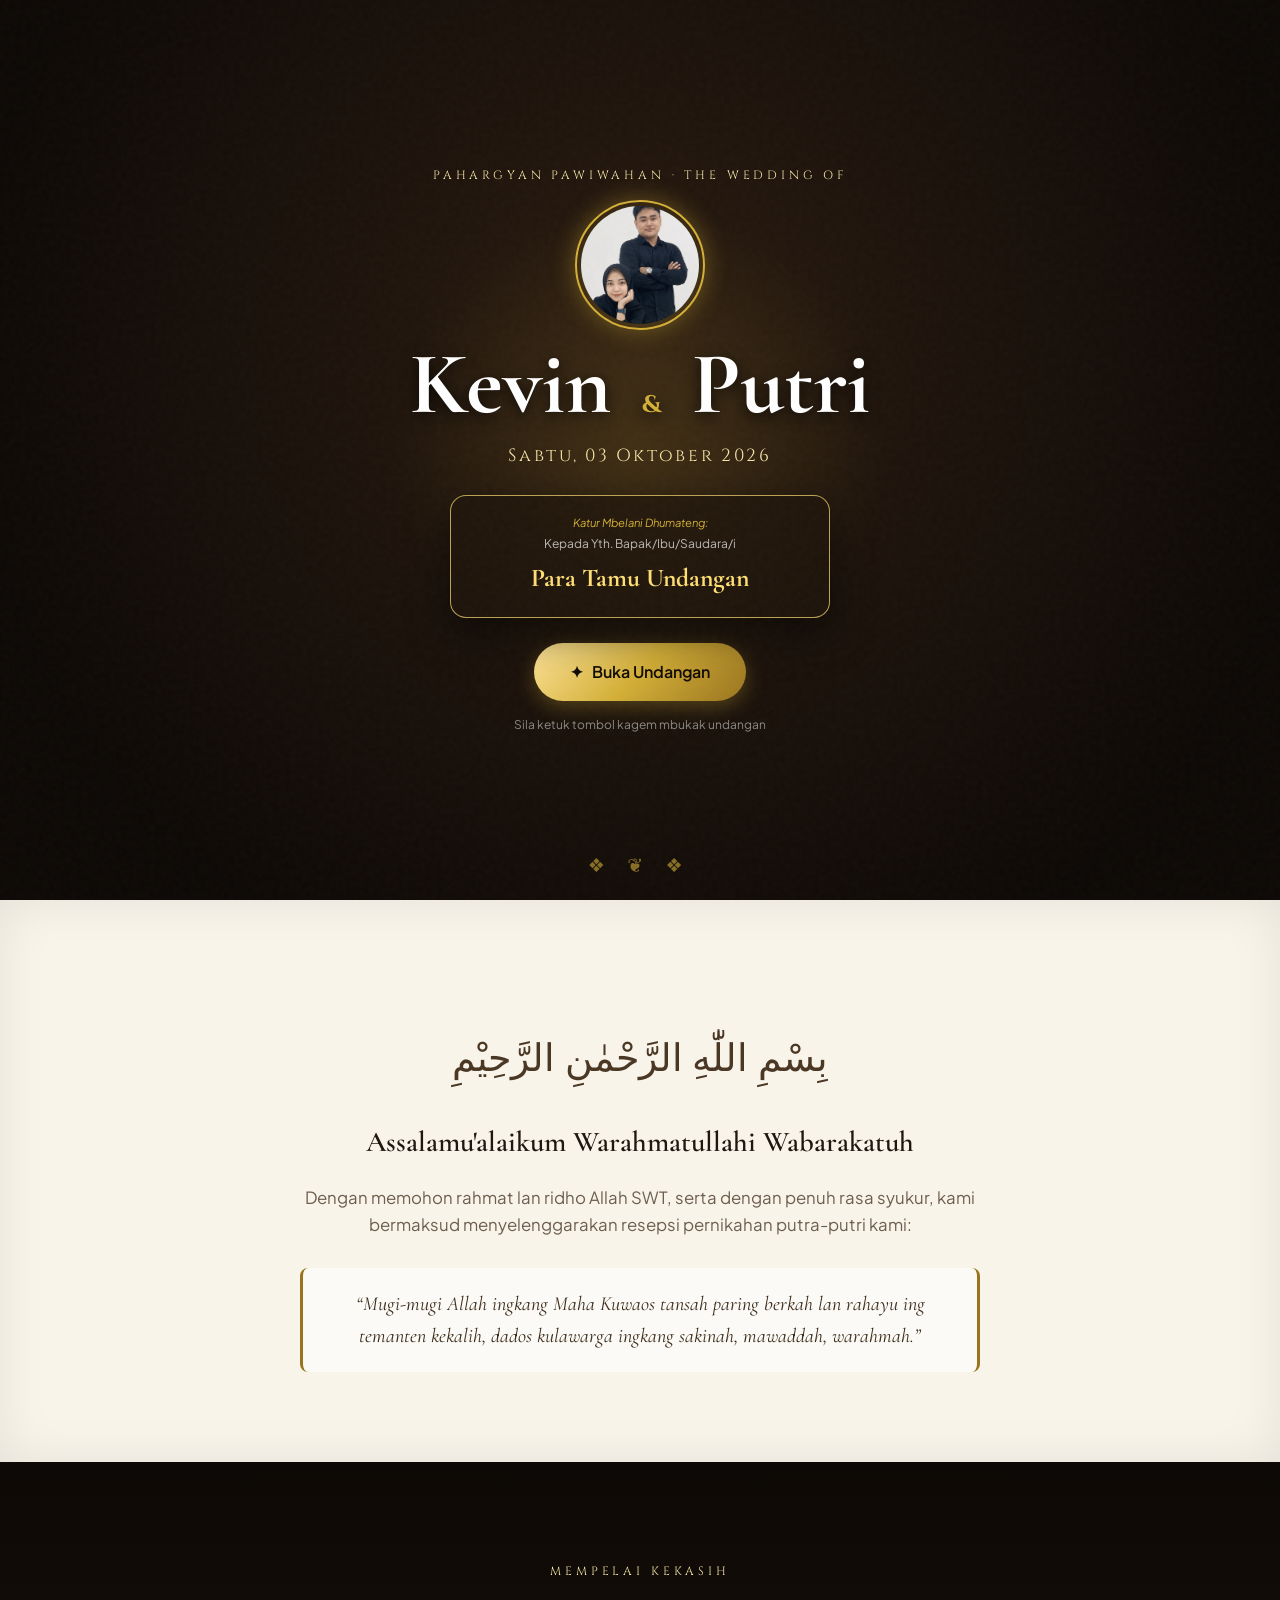
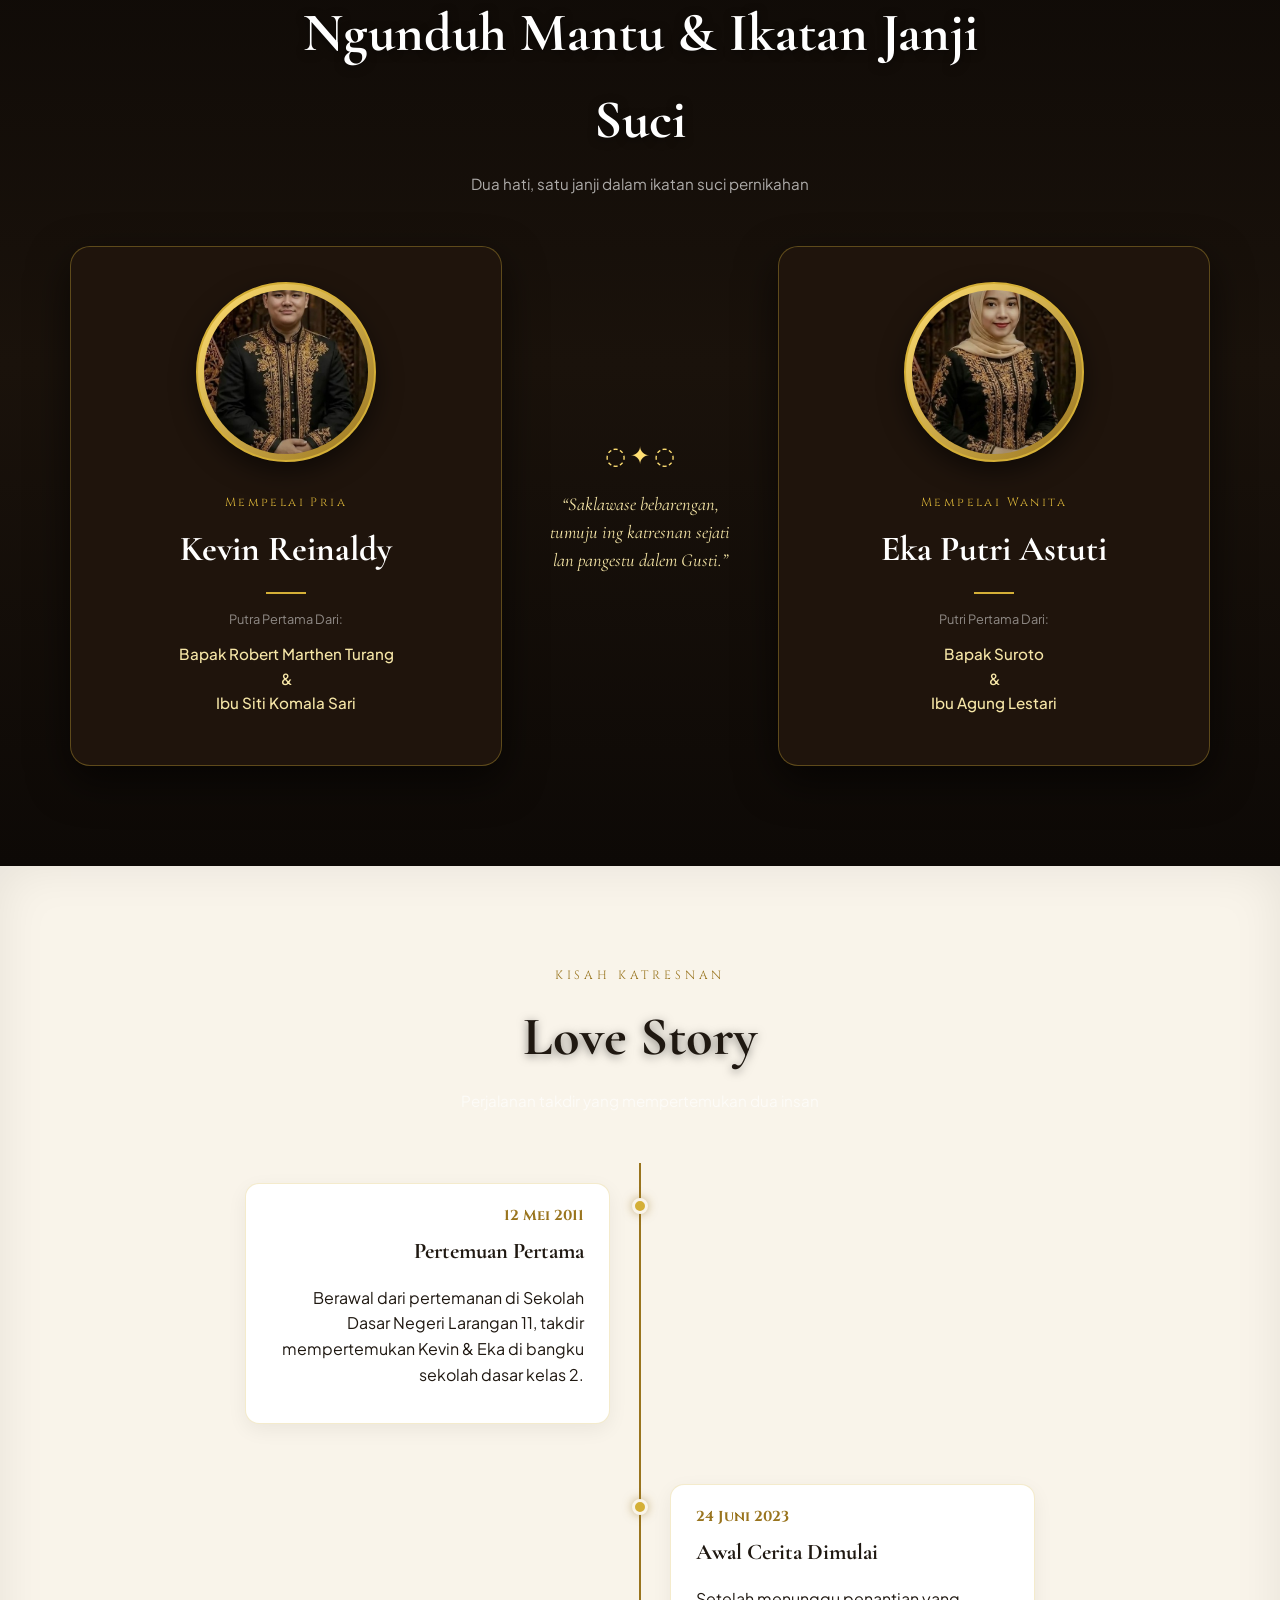
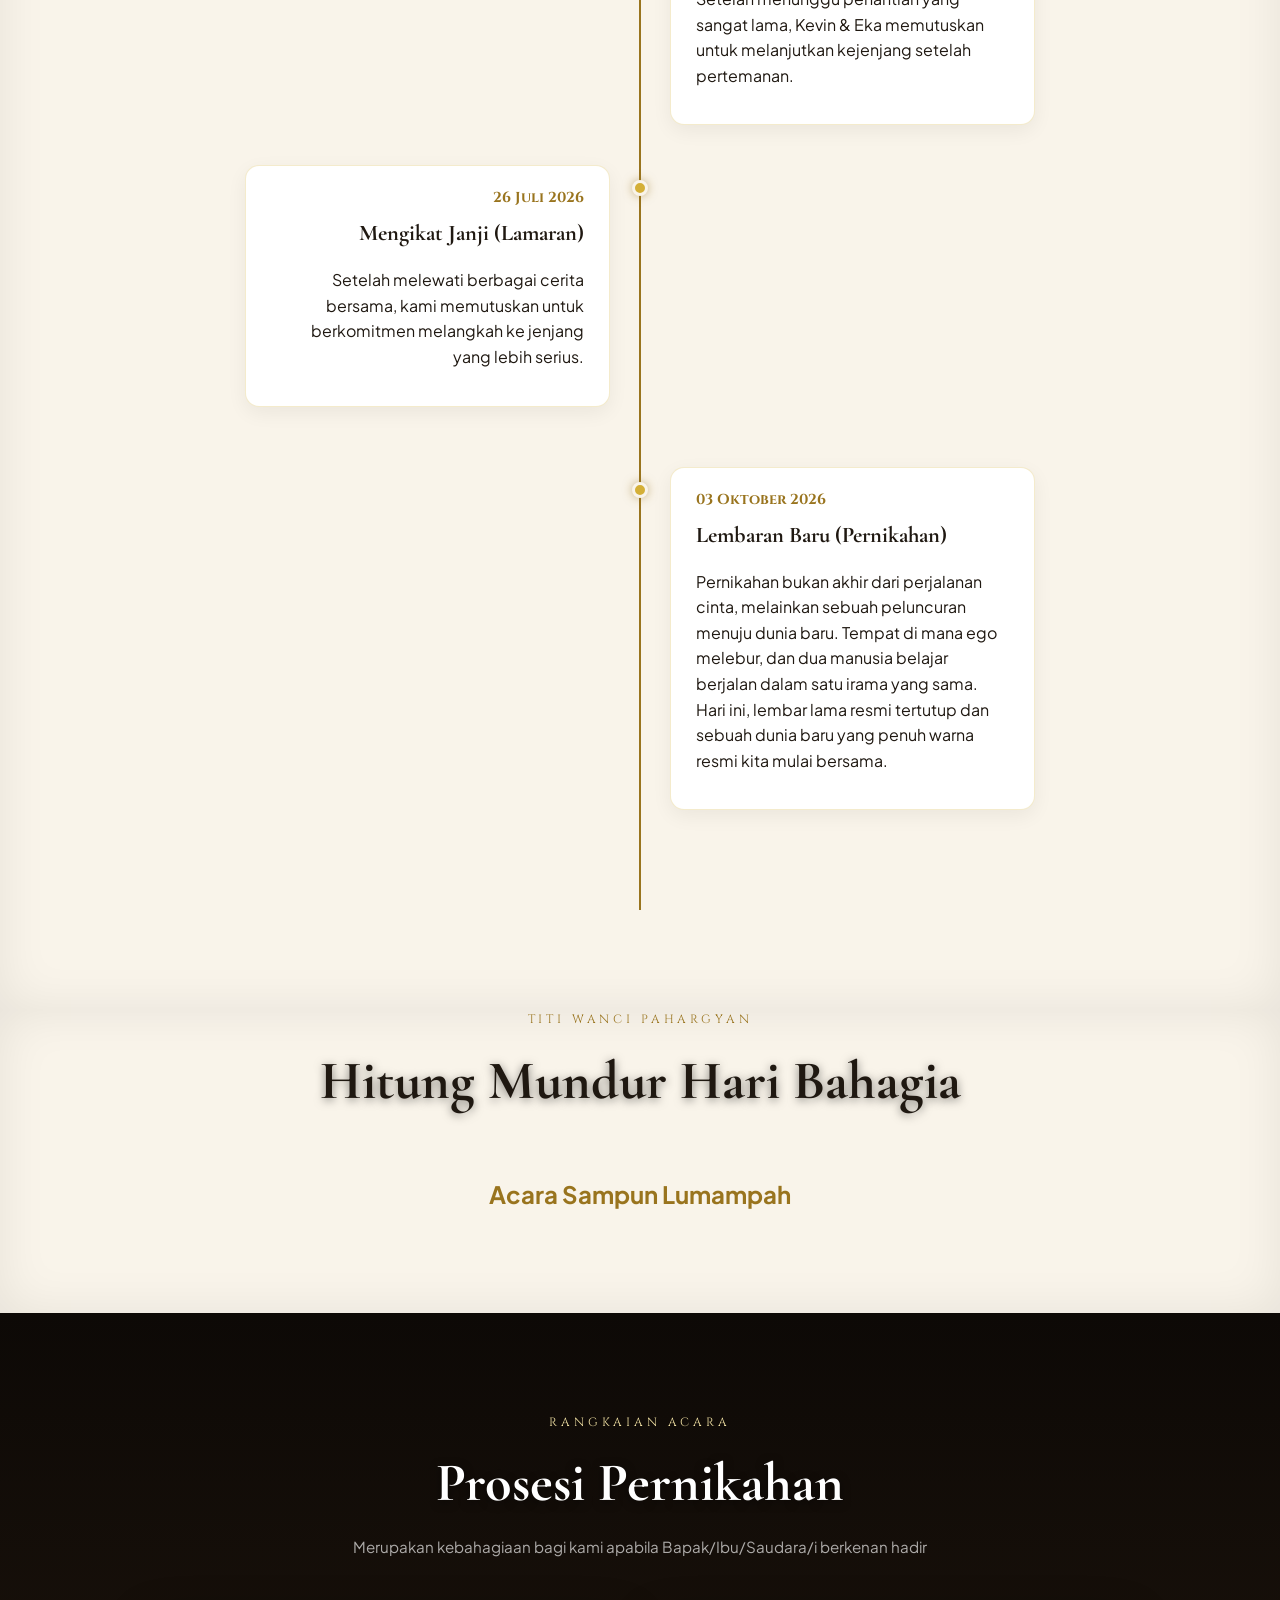
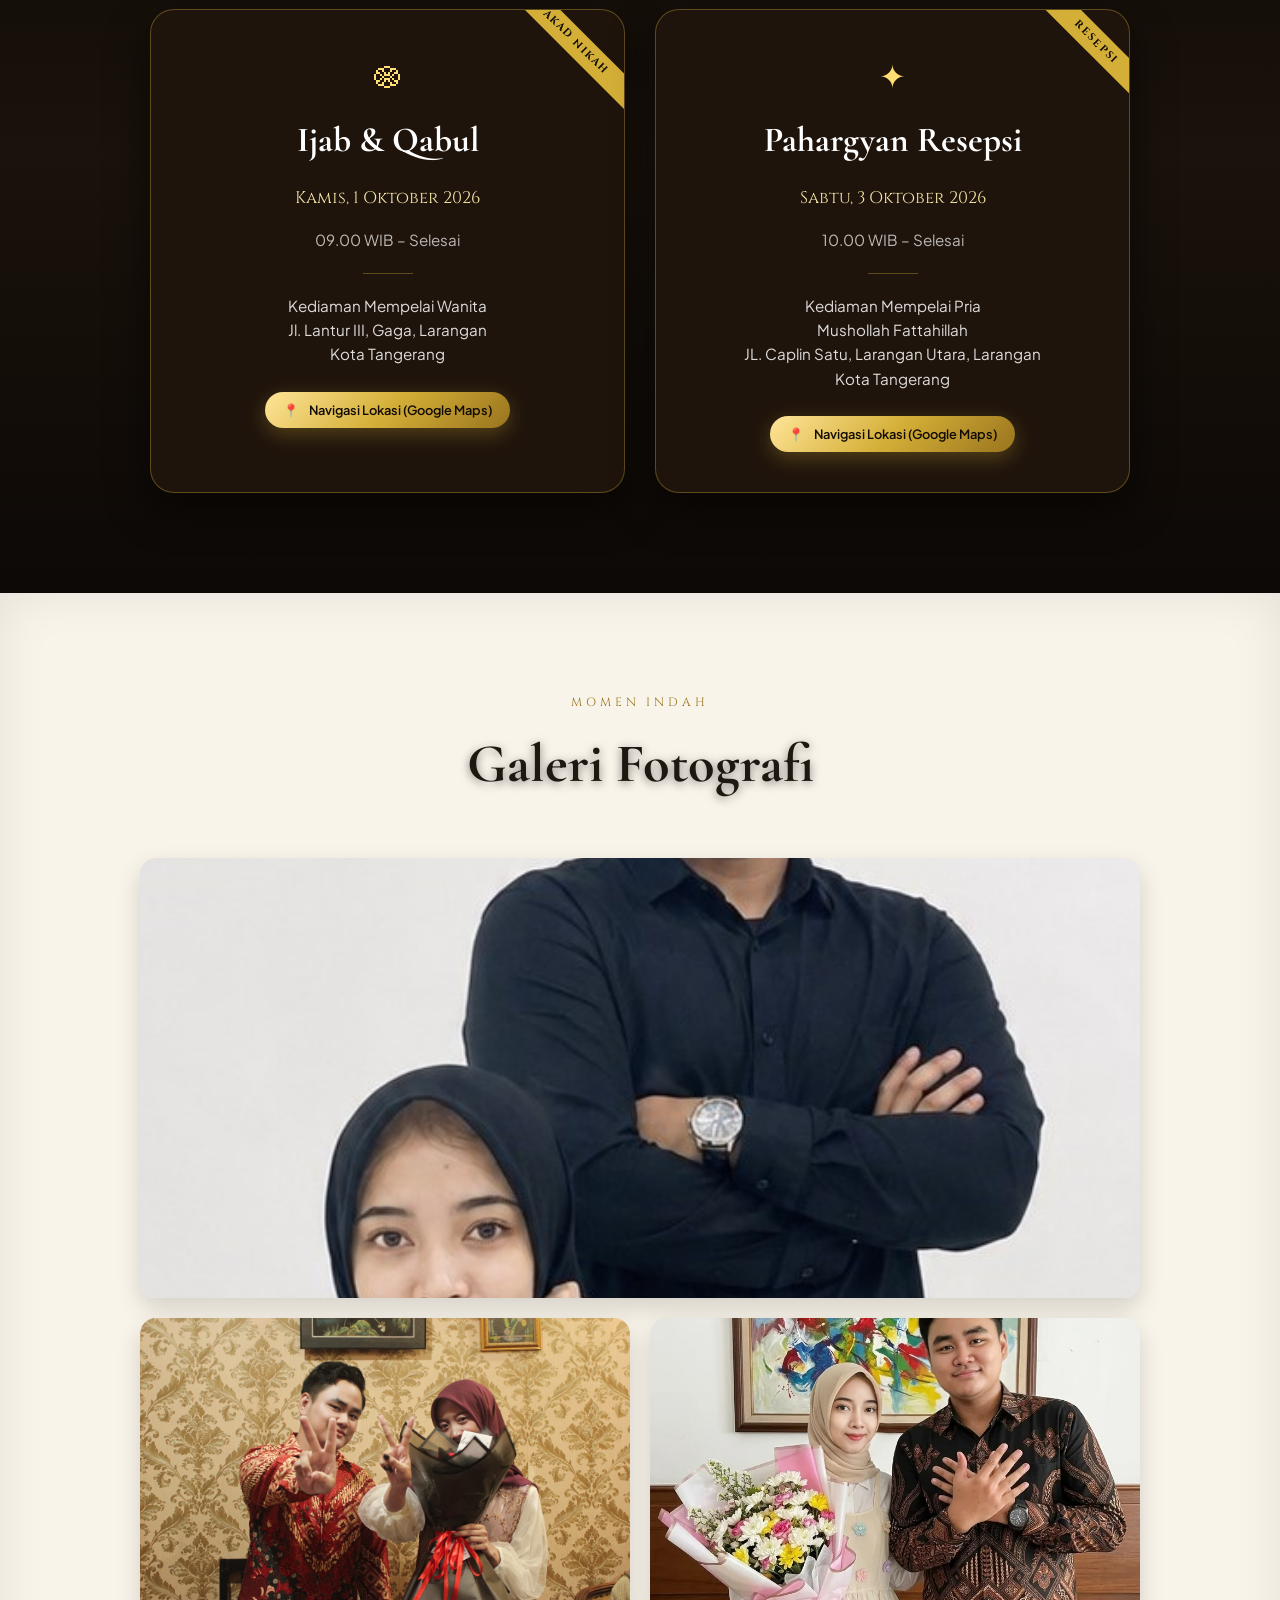
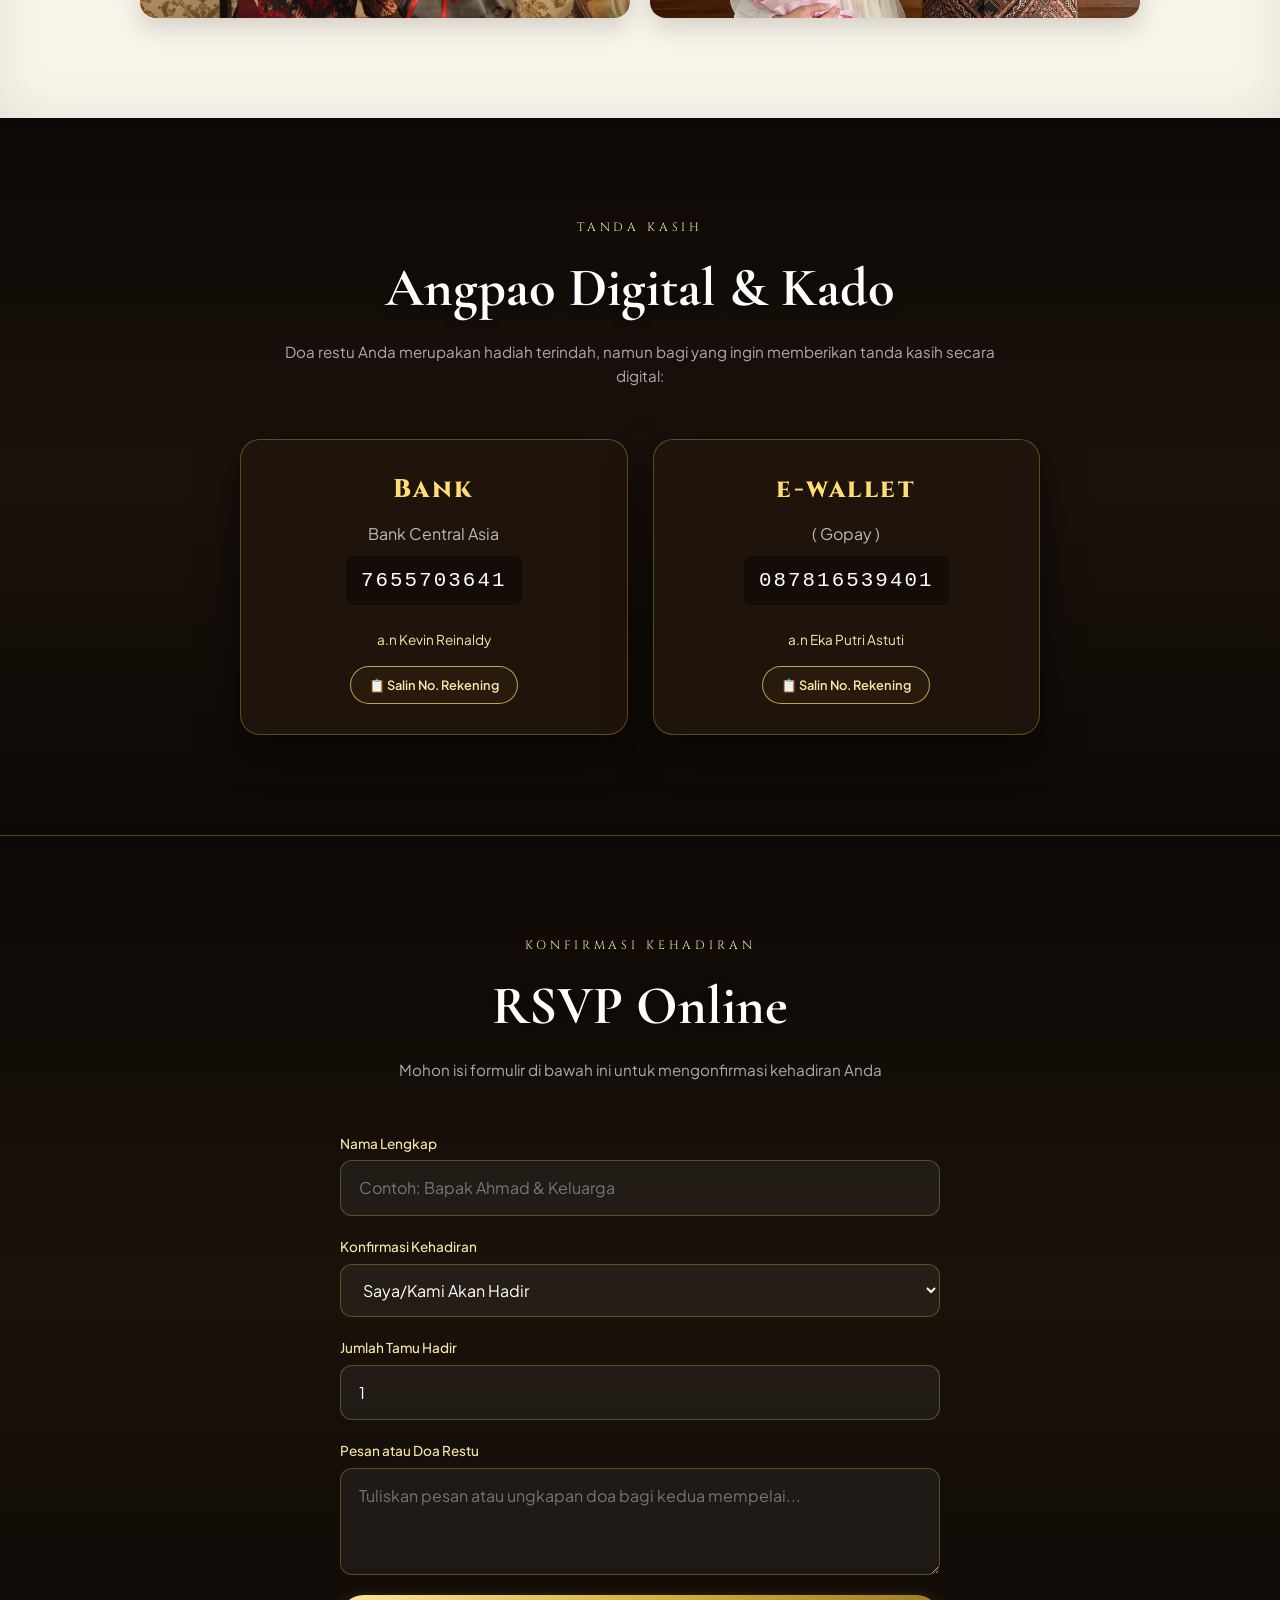
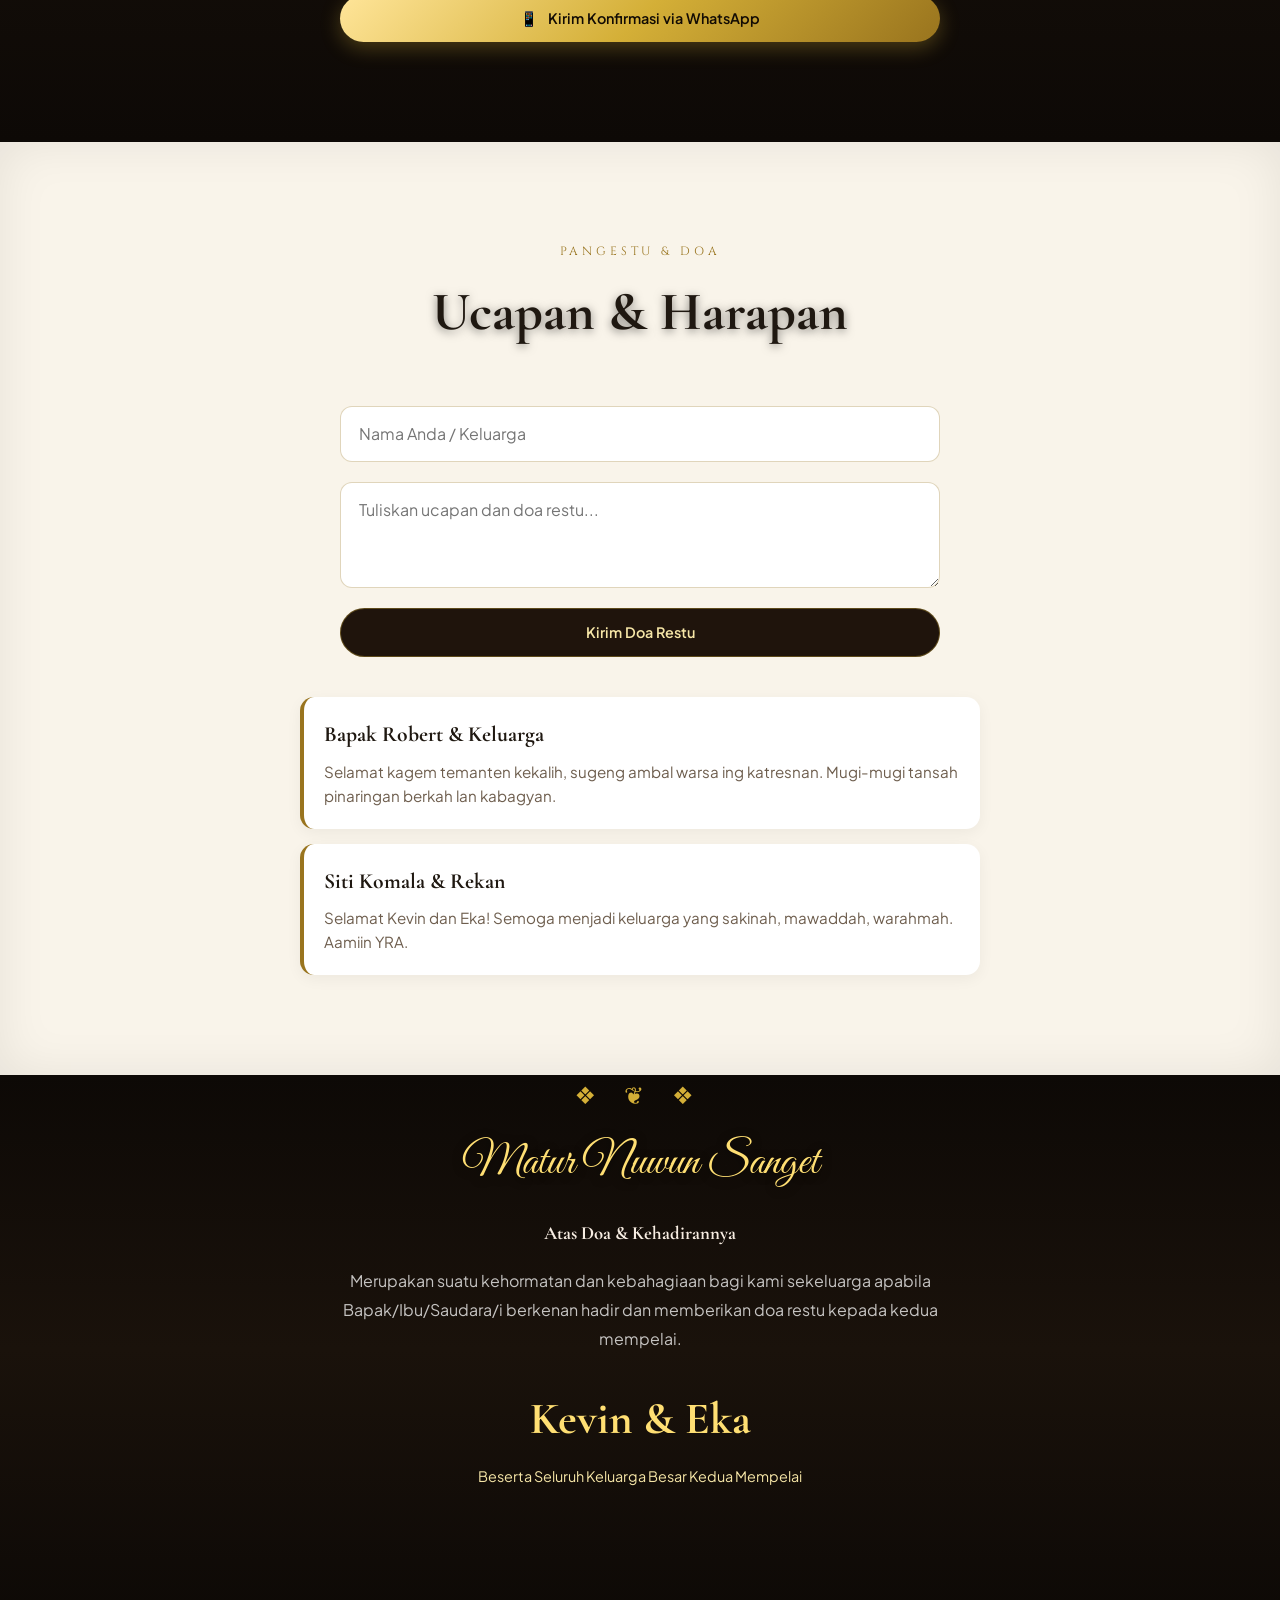
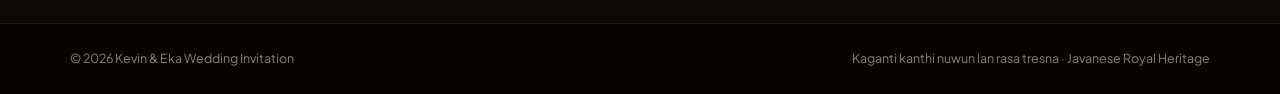
==== commit ab19f34a: "Add files via upload" ====
--- a/index.html
+++ b/index.html
@@ -834,19 +834,19 @@
       
       <div class="gift-grid">
         <div class="gift-card">
-          <div class="bank-logo">BCA</div>
+          <div class="bank-logo">Bank</div>
           <p style="color: rgba(255,255,255,0.7); margin: 0;">Bank Central Asia</p>
-          <div class="account-number" id="rekening1">8830918231</div>
+          <div class="account-number" id="rekening1">7655703641</div>
           <p class="account-holder">a.n Kevin Reinaldy</p>
-          <button class="btn btn--outline btn--small" onclick="copyText('8830918231')">📋 Salin No. Rekening</button>
+          <button class="btn btn--outline btn--small" onclick="copyText('7655703641')">📋 Salin No. Rekening</button>
         </div>
 
         <div class="gift-card">
-          <div class="bank-logo">MANDIRI</div>
-          <p style="color: rgba(255,255,255,0.7); margin: 0;">Bank Mandiri</p>
-          <div class="account-number" id="rekening2">1370019283011</div>
+          <div class="bank-logo">e-wallet</div>
+          <p style="color: rgba(255,255,255,0.7); margin: 0;">( Gopay )</p>
+          <div class="account-number" id="rekening2">087816539401</div>
           <p class="account-holder">a.n Eka Putri Astuti</p>
-          <button class="btn btn--outline btn--small" onclick="copyText('1370019283011')">📋 Salin No. Rekening</button>
+          <button class="btn btn--outline btn--small" onclick="copyText('087816539401')">📋 Salin No. Rekening</button>
         </div>
       </div>
     </section>
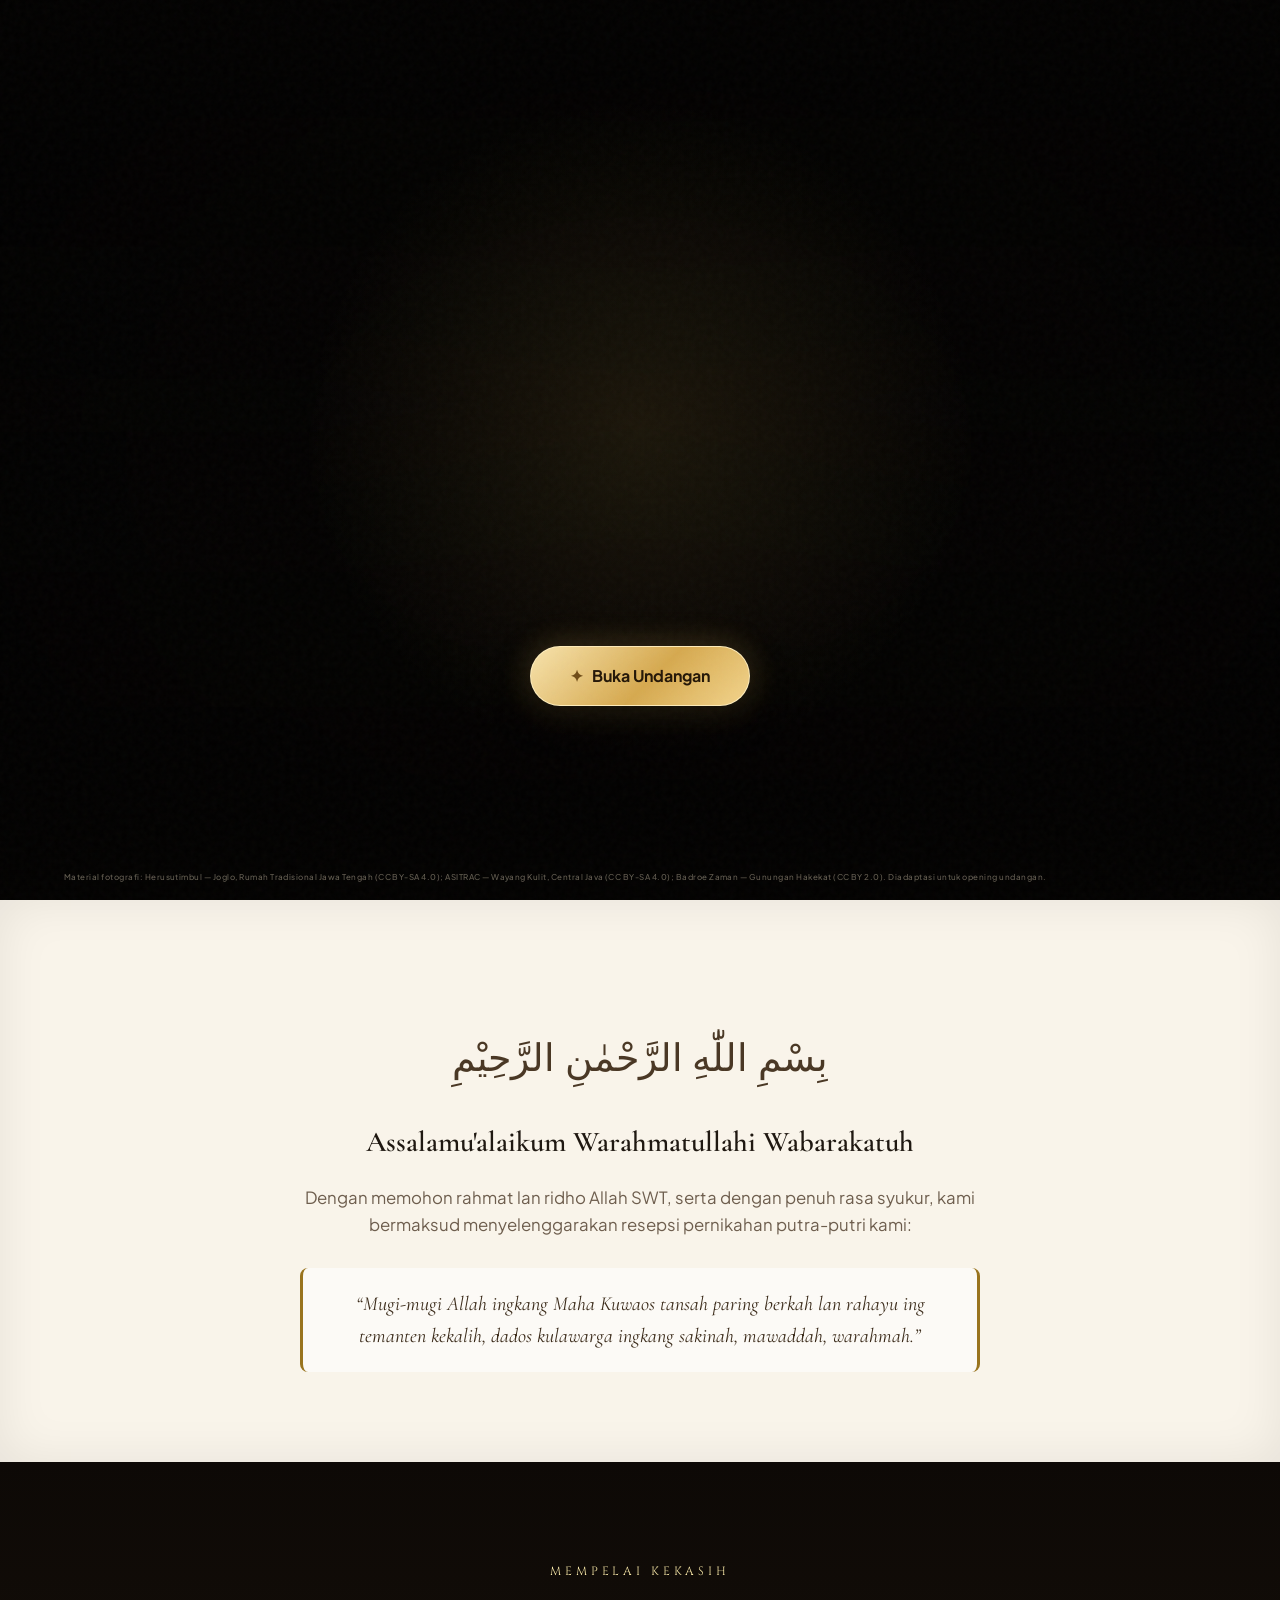
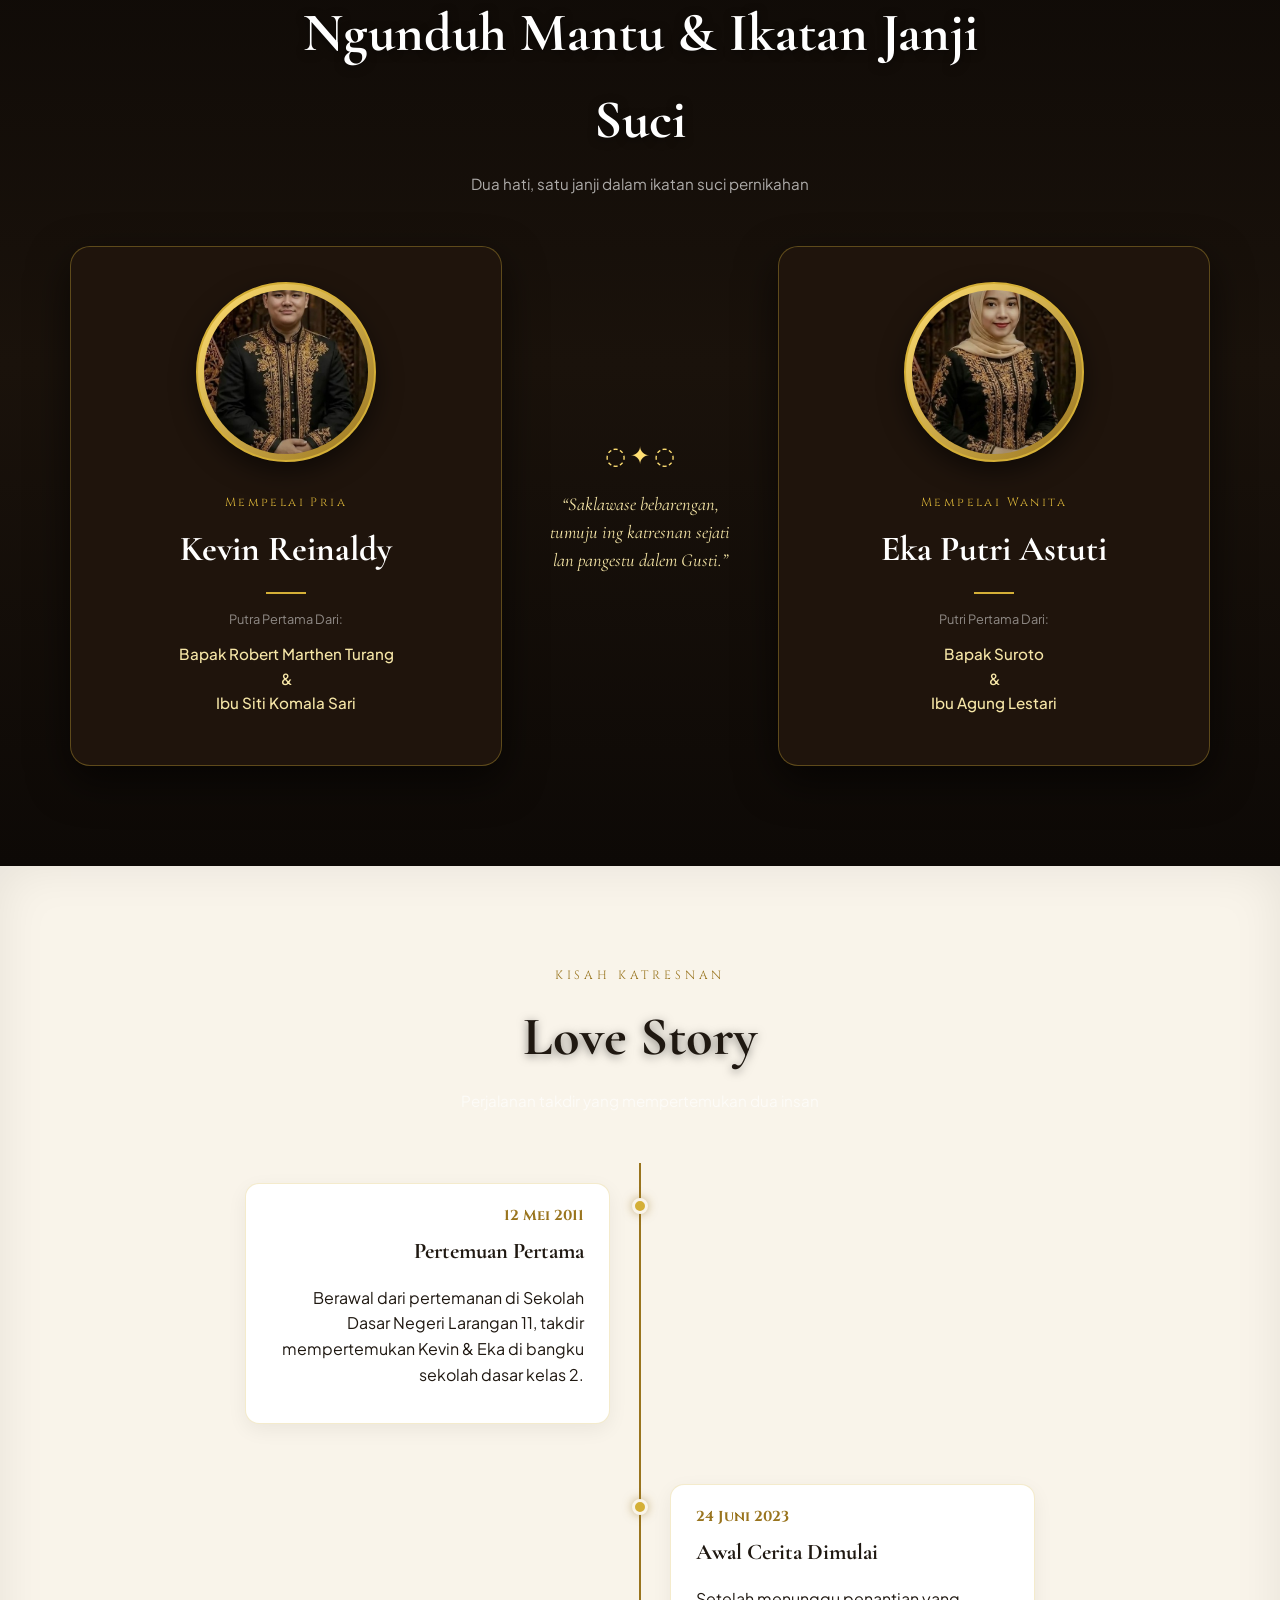
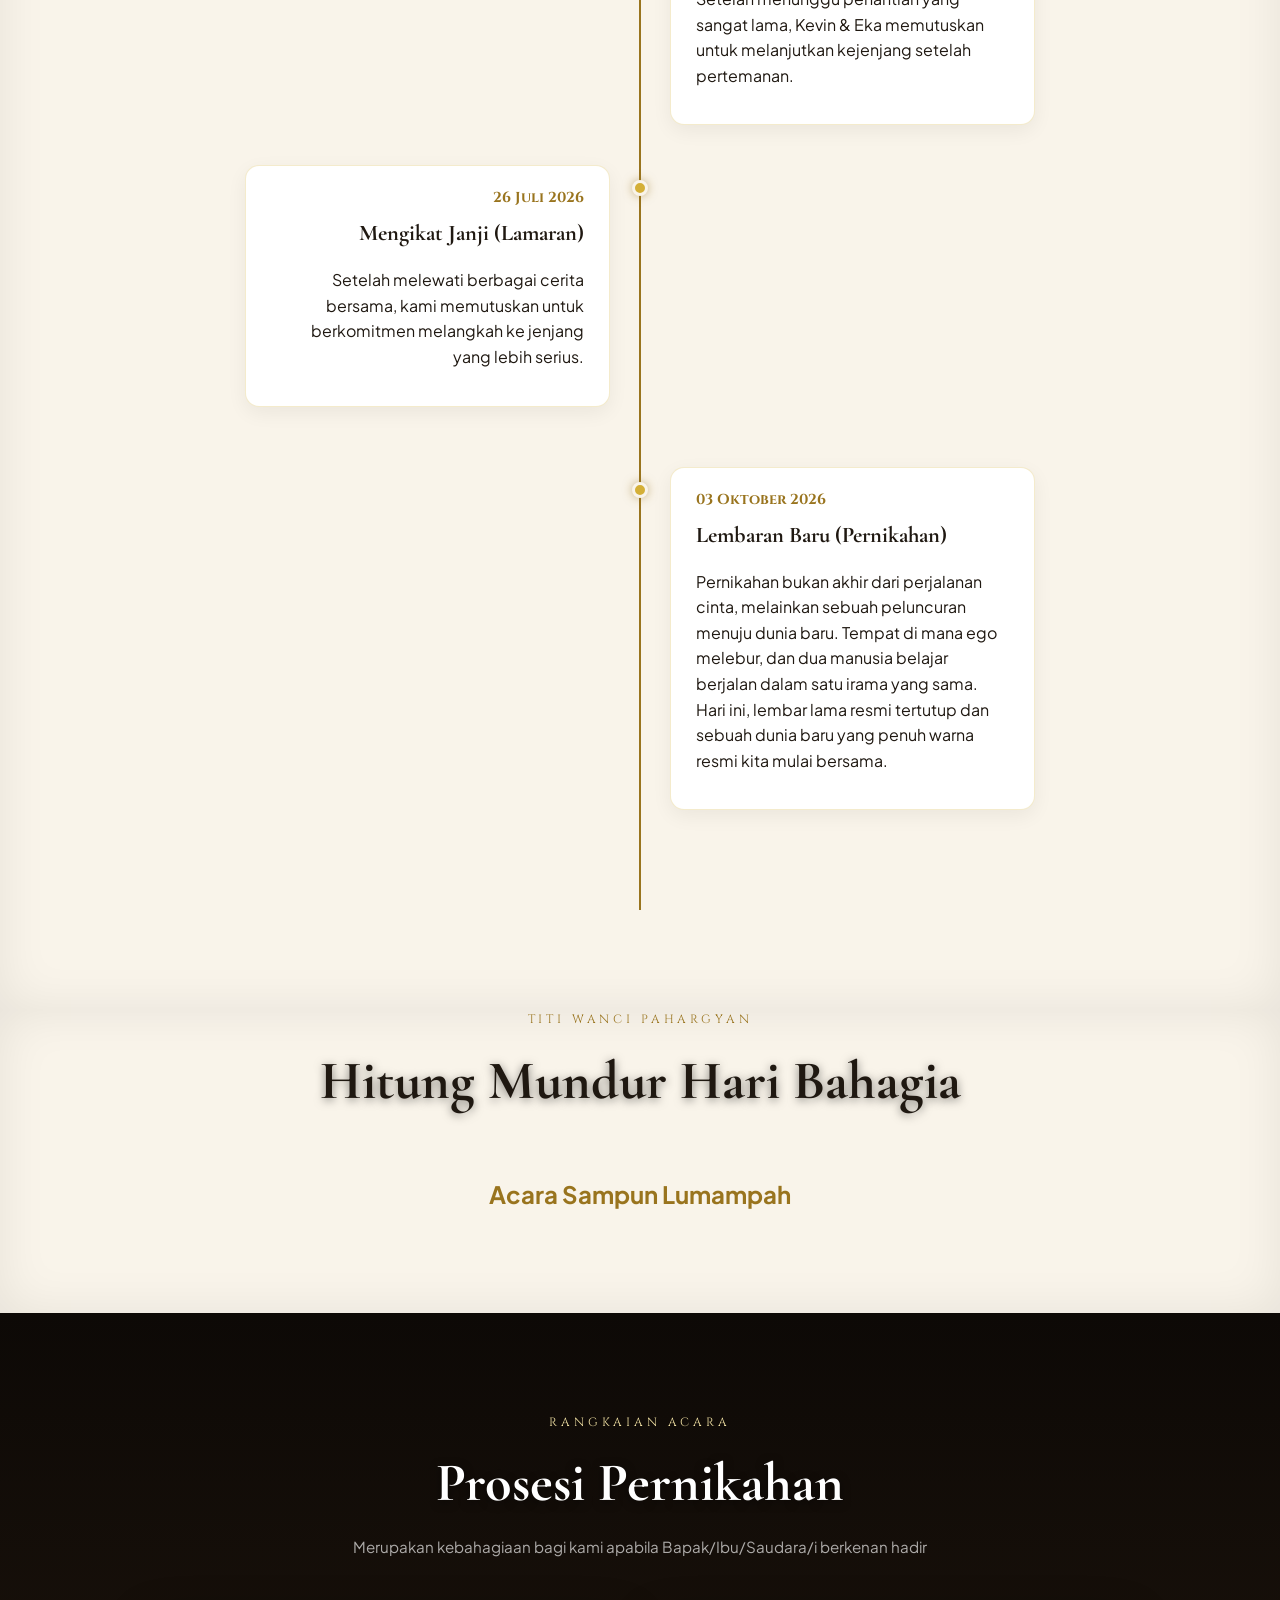
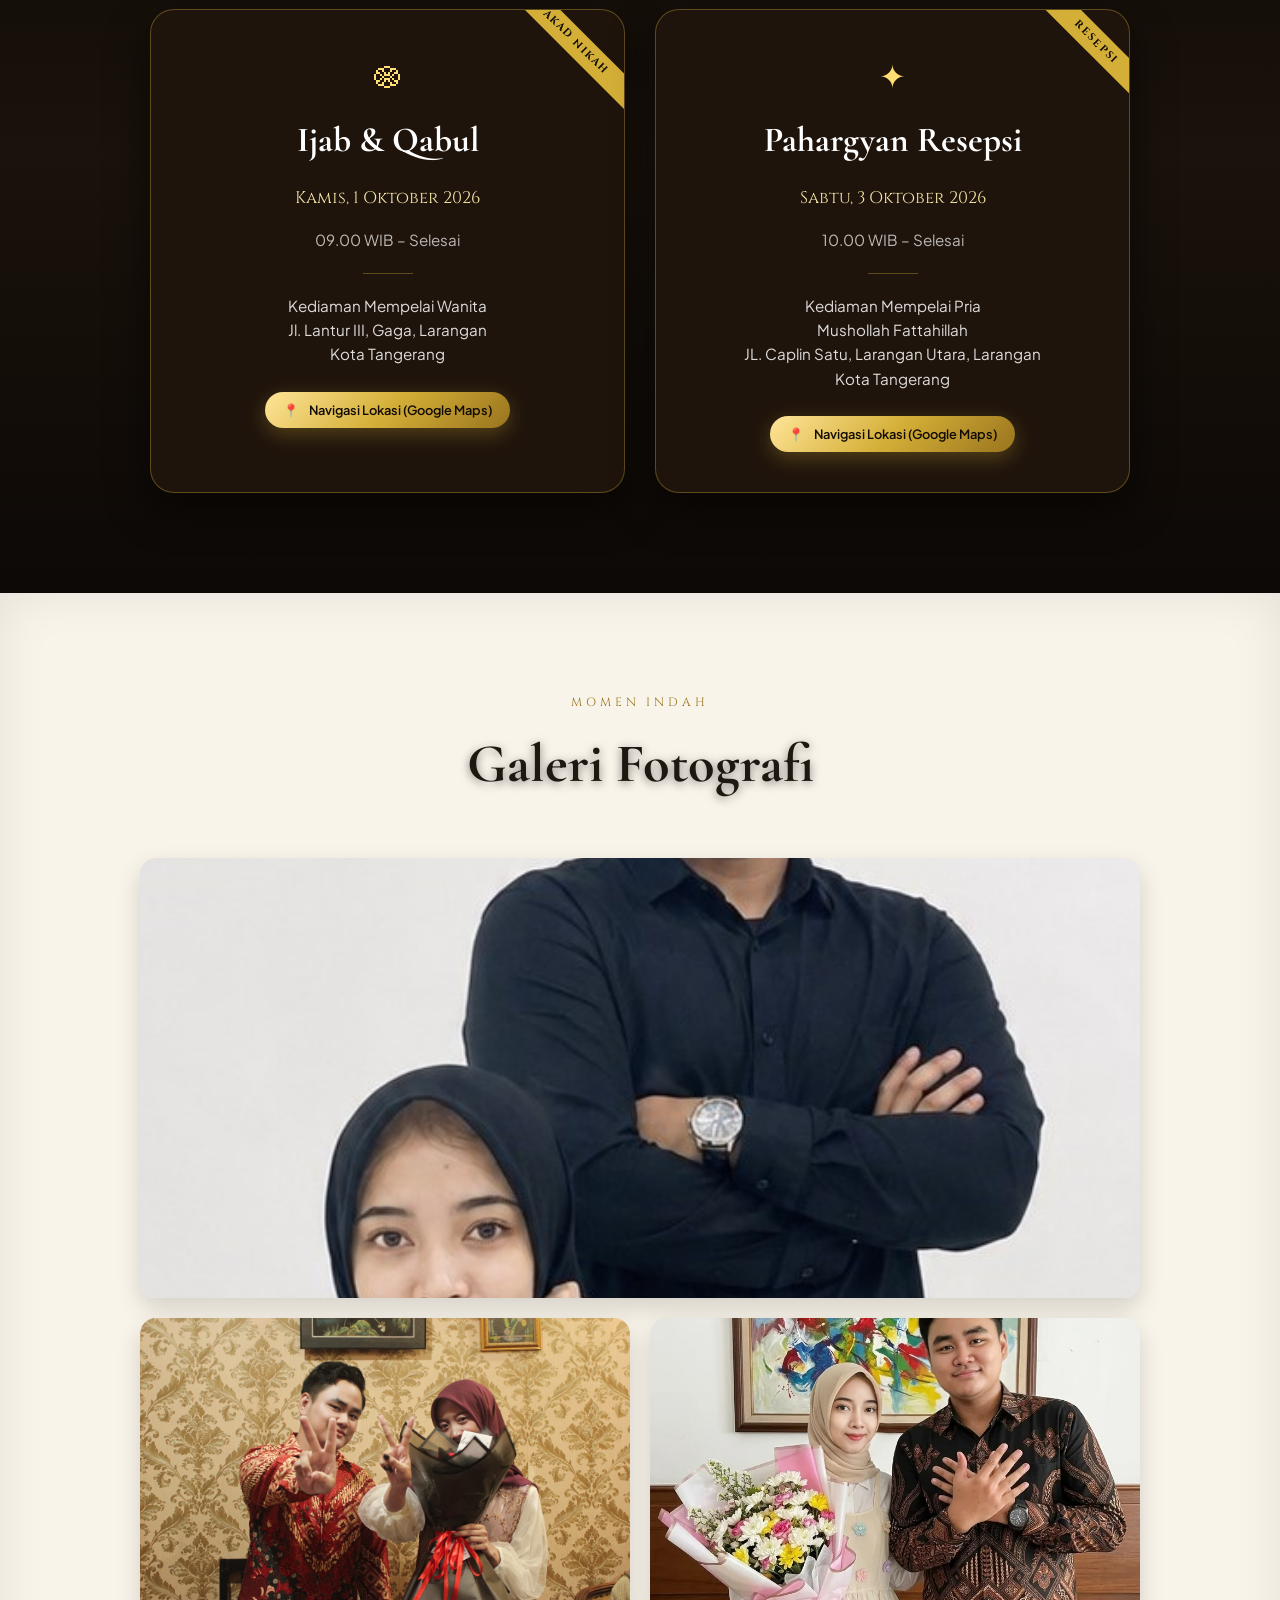
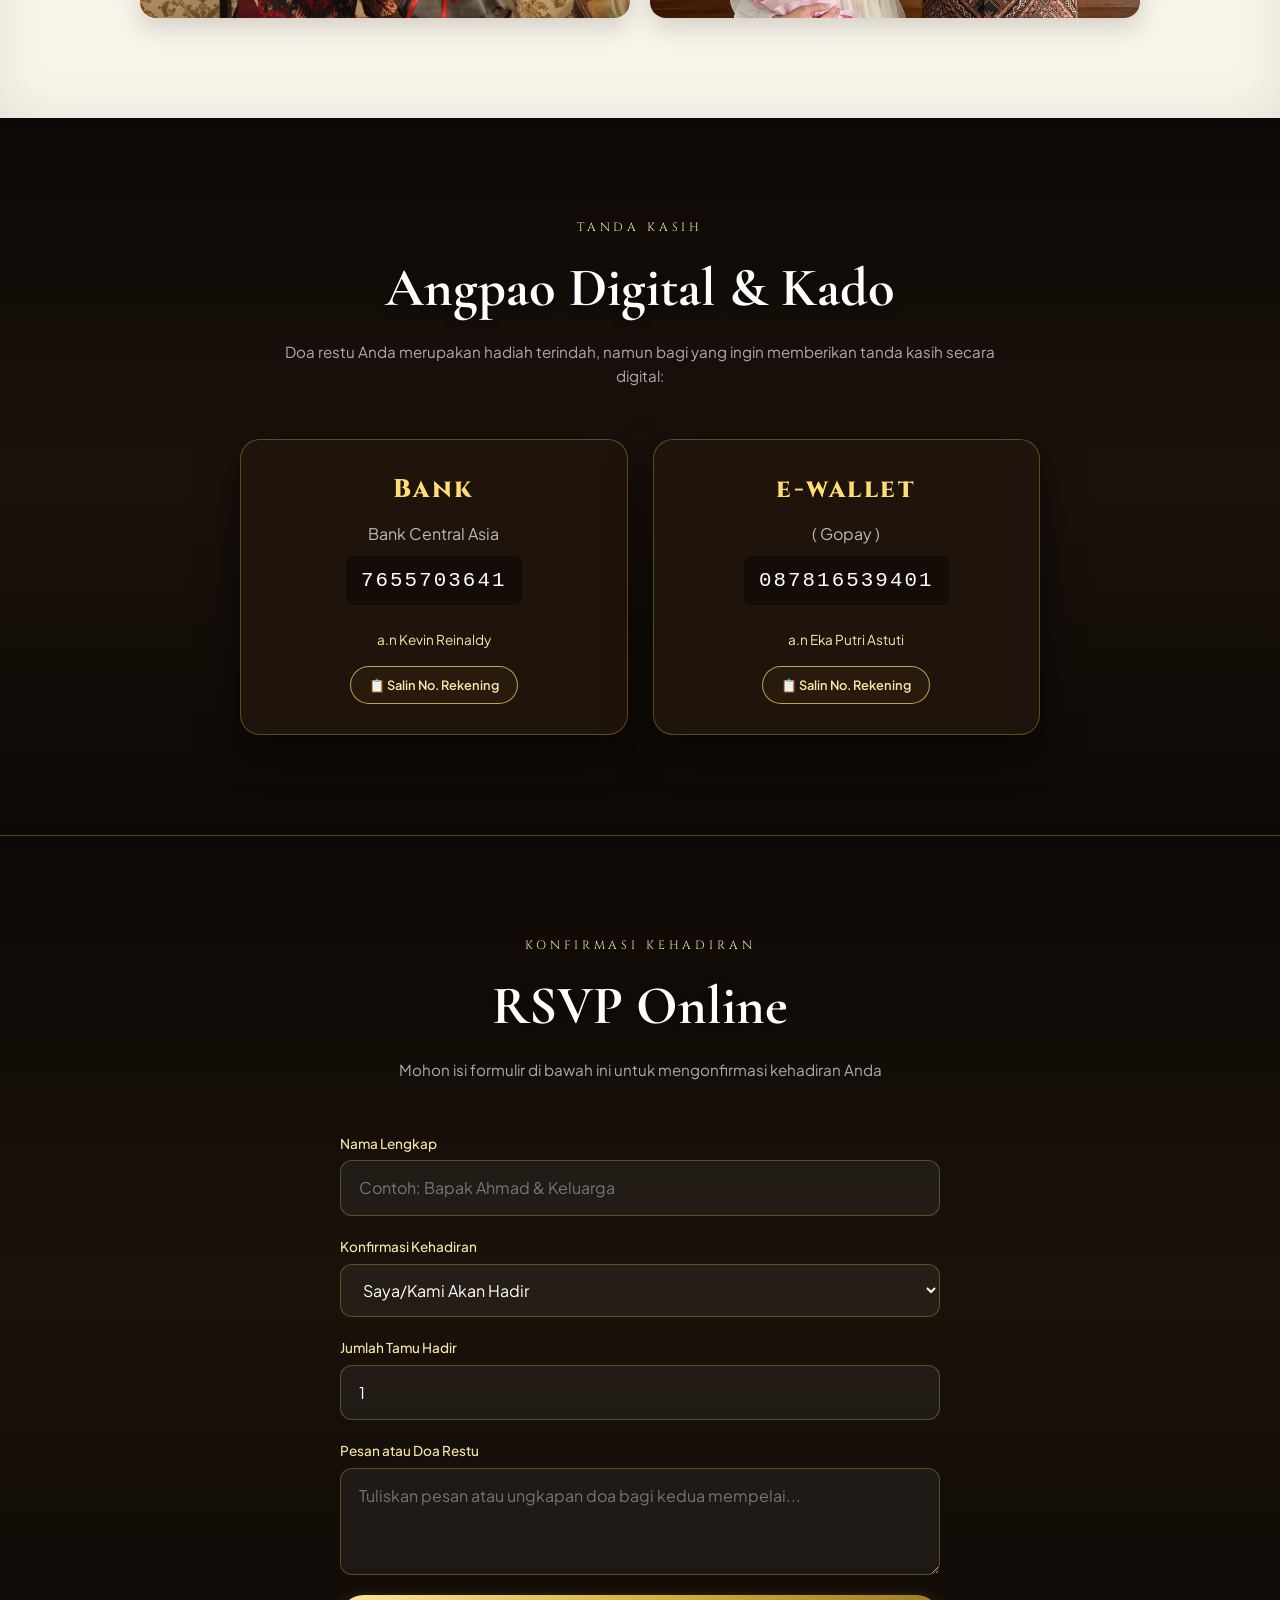
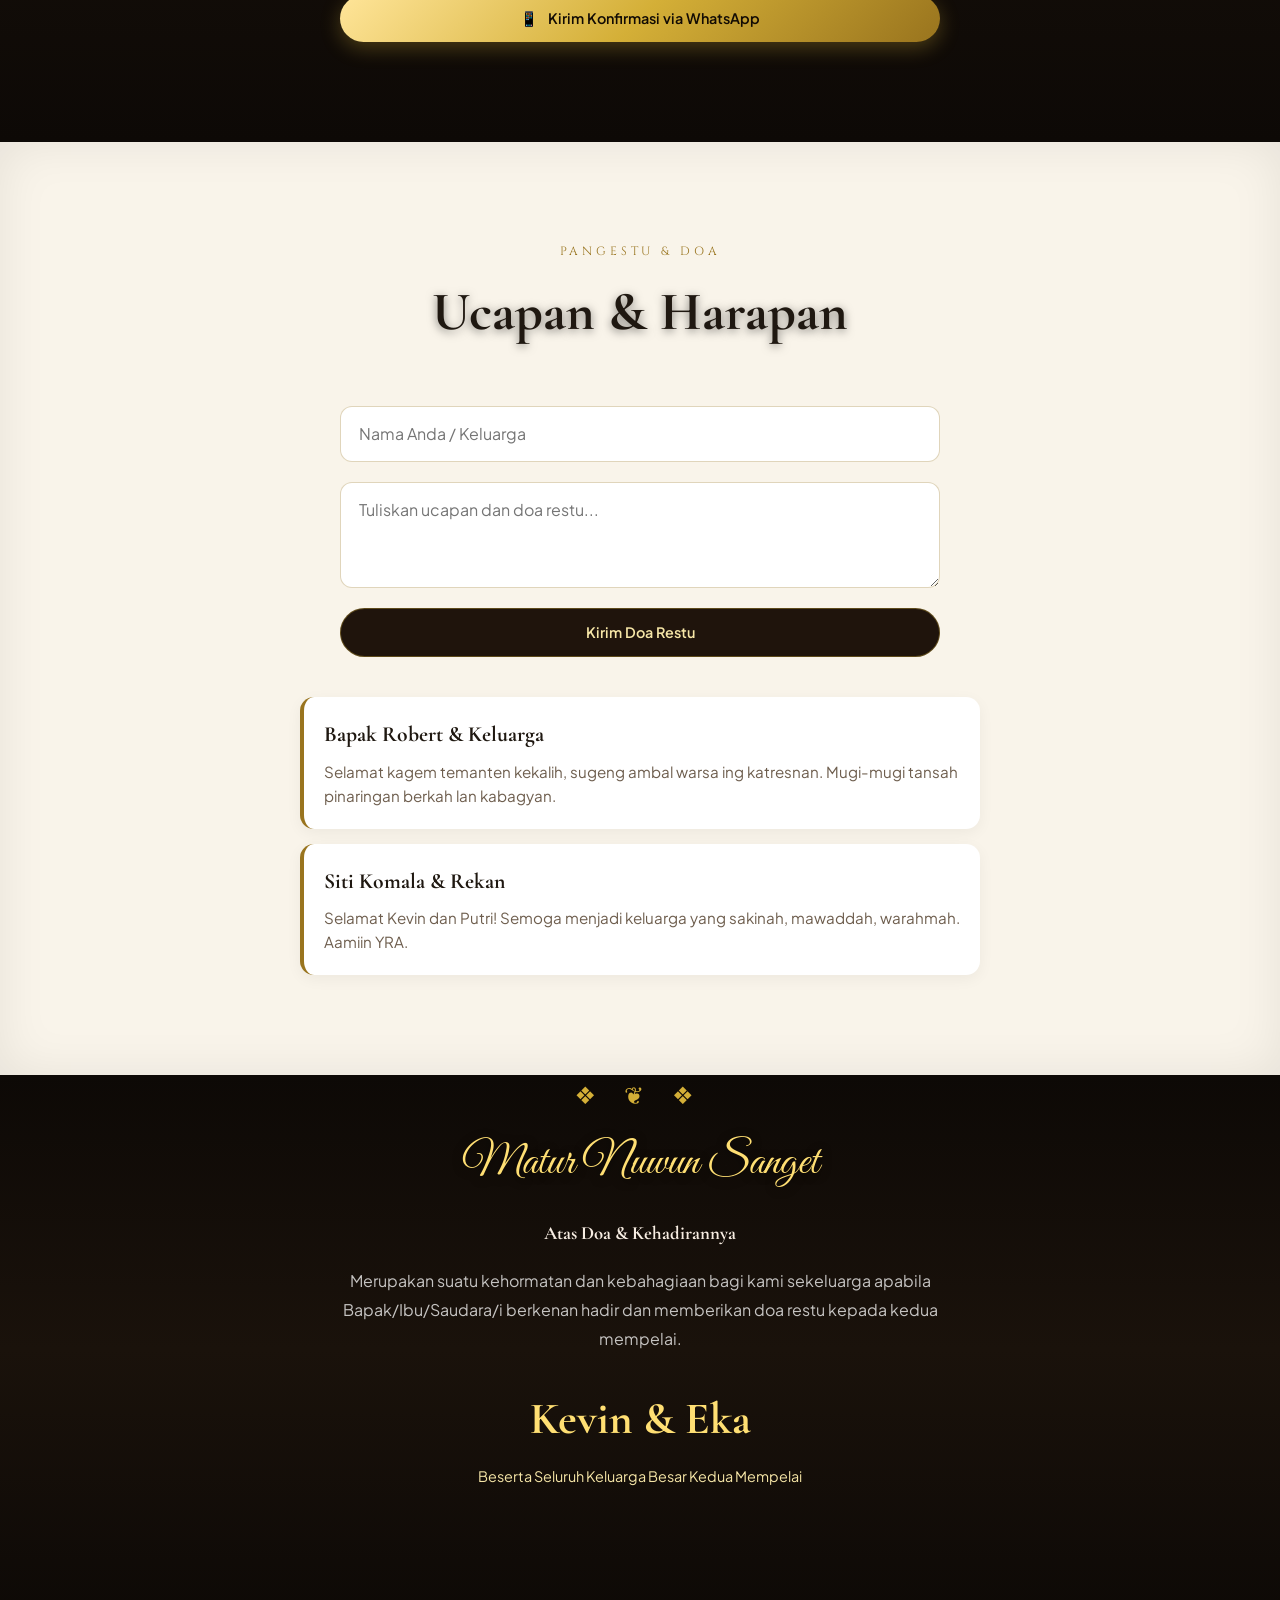
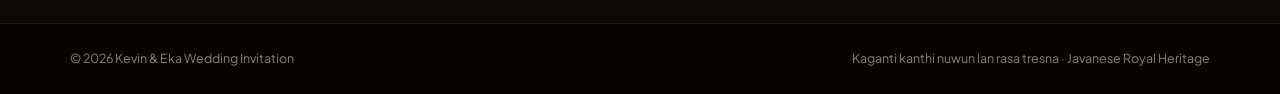
==== commit 93ce4bd6: "Add files via upload" ====
--- a/index.html
+++ b/index.html
@@ -4,8 +4,8 @@
   <meta charset="utf-8">
   <meta name="viewport" content="width=device-width, initial-scale=1">
   <meta name="theme-color" content="#0d0906">
-  <meta name="description" content="Undangan Pernikahan Adat Jawa Digital Kevin & Eka">
-  <title>Kevin & Eka — Pahargyan Pawiwahan Keraton Jawa</title>
+  <meta name="description" content="Undangan Digital Pernikahan Kevin & Putri">
+  <title>Kevin & Putri</title>
   <link rel="preconnect" href="https://fonts.googleapis.com">
   <link rel="preconnect" href="https://fonts.gstatic.com" crossorigin>
   <link href="https://fonts.googleapis.com/css2?family=Cinzel:wght@400;600;700;800&family=Cormorant+Garamond:ital,wght@0,400;0,600;0,700;1,400;1,600&family=Plus+Jakarta+Sans:wght@300;400;500;600;700&family=Great+Vibes&display=swap" rel="stylesheet">
@@ -554,43 +554,109 @@
       from { opacity: 0; }
       to { opacity: 1; }
     }
-  </style>
+  
+    /* REAL JAVA CINEMATIC OPENING — 12 SECONDS */
+    .opening.real-java-opening{background:#070503;isolation:isolate;}
+    .opening.real-java-opening::after{content:"";position:absolute;inset:0;background:radial-gradient(circle at 50% 48%,rgba(218,177,83,.11),transparent 42%),linear-gradient(180deg,rgba(3,2,1,.82),rgba(3,2,1,.3) 45%,rgba(3,2,1,.9));z-index:1;pointer-events:none;}
+    .real-java-stage{position:absolute;inset:0;z-index:0;overflow:hidden;background:#050403;}
+    .real-java-photo{position:absolute;inset:0;width:100%;height:100%;object-fit:cover;opacity:0;filter:brightness(.2) saturate(.7) sepia(.12) contrast(1.08);transform:scale(1.08);}
+    .real-java-joglo{animation:realJoglo 12s ease both;}
+    .real-java-wayang{object-position:center 42%;mix-blend-mode:screen;filter:brightness(.62) saturate(.7) sepia(.3) contrast(1.18);animation:realWayang 12s ease both;}
+    .real-java-gunungan{object-position:center 50%;mix-blend-mode:screen;filter:brightness(.72) saturate(.75) sepia(.28) contrast(1.2);animation:realGunungan 12s ease both;}
+    .real-java-vignette{position:absolute;inset:-2%;z-index:3;pointer-events:none;background:radial-gradient(ellipse at center,transparent 35%,rgba(0,0,0,.28) 62%,rgba(0,0,0,.84) 100%);}
+    .real-java-light{position:absolute;z-index:4;width:42vw;height:42vw;left:50%;top:45%;transform:translate(-50%,-50%);border-radius:50%;background:radial-gradient(circle,rgba(255,214,128,.28) 0,rgba(208,157,69,.1) 27%,transparent 68%);filter:blur(12px);opacity:0;animation:realLight 12s ease both;pointer-events:none;}
+    .real-java-frame{position:absolute;inset:22px;z-index:5;border:1px solid rgba(214,175,83,.28);box-shadow:inset 0 0 60px rgba(0,0,0,.55);opacity:0;animation:realFrame 12s ease both;pointer-events:none;}
+    .real-java-content{position:relative;z-index:10;width:min(92vw,700px);height:100%;display:flex;align-items:center;justify-content:center;text-align:center;color:#f8ecd0;}
+    .real-java-copy{display:flex;flex-direction:column;align-items:center;gap:12px;transform:translateY(16px);}
+    .real-java-kicker{font-family:'Cinzel',serif;font-size:clamp(.62rem,1.7vw,.78rem);letter-spacing:.42em;text-transform:uppercase;color:rgba(239,211,158,.9);opacity:0;animation:realKicker 12s ease both;}
+    .real-java-monogram{font-family:'Cormorant Garamond',serif;font-size:clamp(2rem,7vw,4rem);font-weight:500;line-height:1;color:#e4bd69;opacity:0;animation:realMono 12s ease both;}
+    .real-java-title{font-family:'Cormorant Garamond',serif;font-size:clamp(3.3rem,12vw,7.5rem);font-weight:500;line-height:.86;margin:0;letter-spacing:-.035em;text-shadow:0 8px 35px rgba(0,0,0,.72);opacity:0;animation:realTitle 12s ease both;}
+    .real-java-title span{display:block;font-family:'Great Vibes',cursive;font-size:.42em;line-height:1;color:#dcb36a;margin:.13em 0;}
+    .real-java-date{font-family:'Cinzel',serif;font-size:clamp(.65rem,1.8vw,.86rem);letter-spacing:.25em;text-transform:uppercase;color:#e8d3aa;opacity:0;animation:realDate 12s ease both;}
+    .real-java-button{margin-top:18px;opacity:0;pointer-events:none;animation:realButton 12s ease both;}
+    .real-java-button .btn{min-width:220px;color:#241707!important;background:linear-gradient(135deg,#f8e4ad,#d6a94f 55%,#f3d58d)!important;border:1px solid rgba(255,239,190,.95);box-shadow:0 12px 35px rgba(0,0,0,.55),0 0 32px rgba(232,188,91,.28);text-shadow:none;font-weight:700;backdrop-filter:blur(12px);}
+    .real-java-button .btn:hover{background:linear-gradient(135deg,#fff0bf,#e3b95f 55%,#ffe3a0)!important;transform:translateY(-2px);box-shadow:0 16px 42px rgba(0,0,0,.58),0 0 42px rgba(232,188,91,.38);}
+    .real-java-button .btn span{color:#6f4b16!important;}
+    .real-java-credit{position:absolute;left:50%;bottom:16px;transform:translateX(-50%);z-index:11;width:90%;font:500 8px/1.45 'Plus Jakarta Sans',sans-serif;letter-spacing:.06em;color:rgba(255,241,212,.48);opacity:0;animation:realCredit 12s ease both;}
+    @keyframes realJoglo{0%,100%{opacity:0;transform:scale(1.08)}8%{opacity:.16}22%{opacity:.55}42%{opacity:.72}58%{opacity:.25}75%,100%{opacity:0;transform:scale(1.015)}}
+    @keyframes realWayang{0%,12%{opacity:0;transform:translateX(-18%) scale(1.12)}24%{opacity:0}35%{opacity:.55;transform:translateX(-4%) scale(1.06)}50%{opacity:.82;transform:translateX(0) scale(1.03)}68%{opacity:.58;transform:translateX(0) scale(1.01)}82%,100%{opacity:0;transform:translateX(2%) scale(1)}}
+    @keyframes realGunungan{0%,30%{opacity:0;transform:scale(.82) translateY(4%)}43%{opacity:.1}54%{opacity:.58;transform:scale(.96) translateY(0)}65%{opacity:.78;transform:scale(1) translateY(0)}80%{opacity:.46}92%,100%{opacity:0;transform:scale(1.06)}}
+    @keyframes realLight{0%,18%{opacity:0;transform:translate(-50%,-50%) scale(.55)}35%{opacity:.18}55%{opacity:.8;transform:translate(-50%,-50%) scale(1)}75%{opacity:.48}100%{opacity:0;transform:translate(-50%,-50%) scale(1.3)}}
+    @keyframes realFrame{0%,18%{opacity:0}38%,85%{opacity:1}100%{opacity:0}}
+    @keyframes realKicker{0%,55%{opacity:0;transform:translateY(10px)}64%,82%{opacity:1;transform:translateY(0)}100%{opacity:0}}
+    @keyframes realMono{0%,58%{opacity:0;transform:scale(.8)}67%,83%{opacity:1;transform:scale(1)}100%{opacity:0}}
+    @keyframes realTitle{0%,63%{opacity:0;transform:translateY(24px) scale(.96);filter:blur(8px)}72%,87%{opacity:1;transform:translateY(0) scale(1);filter:blur(0)}100%{opacity:0;transform:translateY(-8px) scale(1.02)}}
+    @keyframes realDate{0%,69%{opacity:0;transform:translateY(10px)}77%,88%{opacity:1;transform:translateY(0)}100%{opacity:0}}
+    @keyframes realButton{0%,78%{opacity:0;transform:translateY(12px)}84%,100%{opacity:1;transform:translateY(0);pointer-events:auto}}
+    @keyframes realCredit{0%,80%{opacity:0}88%,100%{opacity:.8}}
+    @media (max-width:600px){.real-java-frame{inset:14px}.real-java-photo{object-position:center}.real-java-joglo{object-position:center 45%}.real-java-wayang{object-position:center 45%;transform-origin:center}.real-java-gunungan{object-position:center}.real-java-credit{font-size:7px;bottom:10px}.real-java-copy{gap:9px}}
+    @media (prefers-reduced-motion:reduce){.real-java-photo,.real-java-light,.real-java-frame,.real-java-kicker,.real-java-monogram,.real-java-title,.real-java-date,.real-java-button,.real-java-credit{animation:none!important}.real-java-joglo{opacity:.55}.real-java-wayang{opacity:.35}.real-java-gunungan{opacity:.25}.real-java-title,.real-java-kicker,.real-java-monogram,.real-java-date,.real-java-button{opacity:1}.real-java-button{pointer-events:auto}}
+
+
+/* Typography spacing refinement: keep the opening hierarchy clearly separated */
+.real-java-kicker {
+  top: 10% !important;
+  transform: translateY(-10px) !important;
+  z-index: 8 !important;
+}
+.real-java-monogram {
+  top: 22% !important;
+  transform: translateY(-10px) !important;
+  z-index: 8 !important;
+}
+.real-java-title {
+  top: 54% !important;
+  transform: translateY(0) !important;
+  z-index: 9 !important;
+}
+.real-java-date {
+  top: 64% !important;
+  z-index: 8 !important;
+}
+
+/* Refine monogram: smaller K & P for a more elegant hierarchy */
+.real-java-monogram{
+  font-size:clamp(22px,5vw,42px)!important;
+  letter-spacing:.24em!important;
+}
+</style>
 </head>
 <body class="locked">
   <div class="grain"></div>
 
-  <!-- COVER / OPENING -->
-  <section id="opening" class="opening" aria-label="Halaman pembuka undangan">
-    <div class="opening__bg-glow"></div>
-    
-    <div class="opening__inner">
-      <p class="eyebrow">PAHARGYAN PAWIWAHAN · THE WEDDING OF</p>
-      <div class="wayang-symbol">
-        <img src="assets/fotobebas2.jpeg" alt="Mempelai Utama" class="opening__portrait-img" onerror="this.src='Mempelai-kevin-dan-eka.jpeg'">
-      </div>
-      <h1 class="main-title">Kevin <small>&amp;</small> Putri</h1>
-      <p class="opening__date">Sabtu, 03 Oktober 2026</p>
-
-      <div class="guest-card">
-        <span class="guest-card__sub">Katur Mbelani Dhumateng:</span>
-        <span class="guest-card__label">Kepada Yth. Bapak/Ibu/Saudara/i</span>
-        <strong id="guestName" class="guest-card__name">Para Tamu Undangan</strong>
-      </div>
-
-      <button id="openInvitation" class="btn btn--gold btn--large">
-        <span>✦</span> Buka Undangan
-      </button>
-      <p class="opening__hint">Sila ketuk tombol kagem mbukak undangan</p>
+  <!-- COVER / OPENING — REAL JAVA CINEMATIC 12s -->
+  <audio id="openingGamelan" preload="auto" src="assets/openingawal.mp3"></audio>
+
+  <section id="opening" class="opening real-java-opening" aria-label="Halaman pembuka undangan">
+    <div class="real-java-stage" aria-hidden="true">
+      <img class="real-java-photo real-java-joglo" src="https://upload.wikimedia.org/wikipedia/commons/c/c9/Joglo%2C_Rumah_Tradisional_Jawa_Tengah.jpg" alt="Fotografi rumah Joglo Jawa Tengah">
+      <img class="real-java-photo real-java-wayang" src="https://upload.wikimedia.org/wikipedia/commons/6/63/Wayang_Kulit%2C_Central_Java.jpg" alt="Fotografi wayang kulit Jawa Tengah">
+      <img class="real-java-photo real-java-gunungan" src="https://upload.wikimedia.org/wikipedia/commons/a/a8/Gunungan_Hakekat_%28bayangan%29.jpg" alt="Fotografi gunungan wayang">
+      <div class="real-java-light"></div>
+      <div class="real-java-vignette"></div>
+      <div class="real-java-frame"></div>
     </div>
 
-    <div class="opening__bottom-ornament">❖ ❦ ❖</div>
+    <div class="real-java-content">
+      <div class="real-java-copy">
+        <div class="real-java-kicker">PAHARGYAN PAWIWAHAN · THE WEDDING OF</div>
+        <div class="real-java-monogram">K &amp; P</div>
+        <h1 class="real-java-title">Kevin <span>&amp;</span> Putri</h1>
+        <div class="real-java-date">03 OKTOBER 2026 · JAWA</div>
+        <div class="real-java-button">
+          <button id="openInvitation" class="btn btn--gold btn--large"><span>✦</span> Buka Undangan</button>
+        </div>
+      </div>
+    </div>
+
+    <div class="real-java-credit">Material fotografi: Herusutimbul — Joglo, Rumah Tradisional Jawa Tengah (CC BY-SA 4.0); ASITRAC — Wayang Kulit, Central Java (CC BY-SA 4.0); Badroe Zaman — Gunungan Hakekat (CC BY 2.0). Diadaptasi untuk opening undangan.</div>
   </section>
 
   <!-- TOPBAR NAVIGASI -->
   <header class="topbar" id="topbar">
     <a class="brand" href="#beranda">
       <span>𑁍</span>
-      <span>K &amp; E</span>
+      <span>K &amp; P</span>
     </a>
     <nav class="desktop-nav">
       <a href="#beranda">Beranda</a>
@@ -936,8 +1002,8 @@
     document.addEventListener('DOMContentLoaded', () => {
       const config = {
         groomName: "Kevin Reinaldy",
-        brideName: "Eka Putri Astuti",
-        weddingDate: "2026-10-01T09:00:00+07:00",
+        brideName: "Putri",
+        weddingDate: "2026-10-03T09:00:00+07:00",
         phoneWhatsApp: "6287816539401"
       };
 
@@ -965,6 +1031,36 @@
       const bgm = new Audio('assets/lagucocok.mp3');
       bgm.loop = true;
       let isPlaying = false;
+
+      // MUSIK OPENING TERPISAH — dibuat tahan terhadap blokir autoplay browser
+      const openingGamelan = document.getElementById('openingGamelan');
+      let openingMusicStarted = false;
+      if (openingGamelan) {
+        openingGamelan.loop = true;
+        openingGamelan.volume = 0.82;
+        openingGamelan.preload = 'auto';
+
+        const startOpeningGamelan = () => {
+          if (openingMusicStarted || openingSection.classList.contains('is-hidden')) return;
+          const promise = openingGamelan.play();
+          if (promise && typeof promise.then === 'function') {
+            promise.then(() => {
+              openingMusicStarted = true;
+            }).catch((err) => {
+              // Chrome/Edge/Firefox dapat menolak autoplay sebelum interaksi pengguna.
+              // Listener interaksi di bawah akan mencoba kembali.
+              console.debug('Opening gamelan menunggu interaksi pengguna:', err);
+            });
+          }
+        };
+
+        // Coba autoplay saat halaman siap. Jika diblokir, suara akan aktif pada
+        // sentuhan/klik pertama tanpa perlu mengubah musik utama.
+        startOpeningGamelan();
+        ['pointerdown', 'touchstart', 'keydown'].forEach((eventName) => {
+          window.addEventListener(eventName, startOpeningGamelan, { passive: true });
+        });
+      }
 
       function toggleAudio() {
         if (isPlaying) {
@@ -984,10 +1080,26 @@
       }
 
       openBtn.addEventListener('click', () => {
+        // Hentikan dan reset musik opening terlebih dahulu.
+        if (openingGamelan) {
+          openingGamelan.pause();
+          openingGamelan.currentTime = 0;
+          openingMusicStarted = false;
+        }
+
         openingSection.classList.add('is-hidden');
         body.classList.remove('locked');
         topbar.classList.add('is-visible');
-        toggleAudio();
+
+        // Mulai musik utama secara eksplisit dari klik pengguna, sehingga tidak
+        // terkena blokir autoplay dan tidak pernah berjalan bersamaan dengan gamelan.
+        bgm.play().then(() => {
+          isPlaying = true;
+          musicBtn.classList.add('is-playing');
+          musicBtn.querySelector('.music-text').textContent = 'Musik: On';
+        }).catch(err => {
+          console.log('Audio musik utama diblokir browser:', err);
+        });
       });
 
       musicBtn.addEventListener('click', toggleAudio);
@@ -1027,10 +1139,21 @@
           const count = document.getElementById('rsvpCount').value;
           const message = document.getElementById('rsvpMessage').value;
 
-          const waMessage = `Halo Kevin & Eka,%0A%0ASaya ingin mengonfirmasi kehadiran acara pernikahan kalian:%0A%0A- *Nama*: ${encodeURIComponent(name)}%0A- *Status Kehadiran*: ${attendance}%0A- *Jumlah Tamu*: ${count} Orang%0A- *Pesan/Doa*: ${encodeURIComponent(message)}%0A%0AMatur Nuwun!`;
-          
-          const waUrl = `https://wa.me/${config.phoneWhatsApp}?text=${waMessage}`;
-          window.open(waUrl, '_blank');
+          const waText = `Assalamu'alaikum Kevin & Putri,
+
+Saya ingin mengonfirmasi kehadiran pada acara pernikahan kalian.
+
+Nama: ${name}
+Status Kehadiran: ${attendance}
+Jumlah Tamu: ${count} orang
+Pesan/Doa: ${message || '-'}
+
+Matur Nuwun!`;
+
+          // Membuka WhatsApp dengan pesan RSVP yang sudah terisi.
+          // Nomor tujuan diambil dari config.phoneWhatsApp.
+          const waUrl = `https://wa.me/${config.phoneWhatsApp}?text=${encodeURIComponent(waText)}`;
+          window.location.href = waUrl;
         });
       }
 
@@ -1040,11 +1163,11 @@
 
       const defaultWishes = [
         { name: "Bapak Robert & Keluarga", text: "Selamat kagem temanten kekalih, sugeng ambal warsa ing katresnan. Mugi-mugi tansah pinaringan berkah lan kabagyan." },
-        { name: "Siti Komala & Rekan", text: "Selamat Kevin dan Eka! Semoga menjadi keluarga yang sakinah, mawaddah, warahmah. Aamiin YRA." }
+        { name: "Siti Komala & Rekan", text: "Selamat Kevin dan Putri! Semoga menjadi keluarga yang sakinah, mawaddah, warahmah. Aamiin YRA." }
       ];
 
       function getWishes() {
-        const saved = localStorage.getItem('kevin_eka_wishes');
+        const saved = localStorage.getItem('kevin_putri_wishes');
         return saved ? JSON.parse(saved) : defaultWishes;
       }
 
@@ -1073,7 +1196,7 @@
           if (nameInput.value.trim() && textInput.value.trim()) {
             const wishes = getWishes();
             wishes.unshift({ name: nameInput.value.trim(), text: textInput.value.trim() });
-            localStorage.setItem('kevin_eka_wishes', JSON.stringify(wishes));
+            localStorage.setItem('kevin_putri_wishes', JSON.stringify(wishes));
             
             nameInput.value = '';
             textInput.value = '';
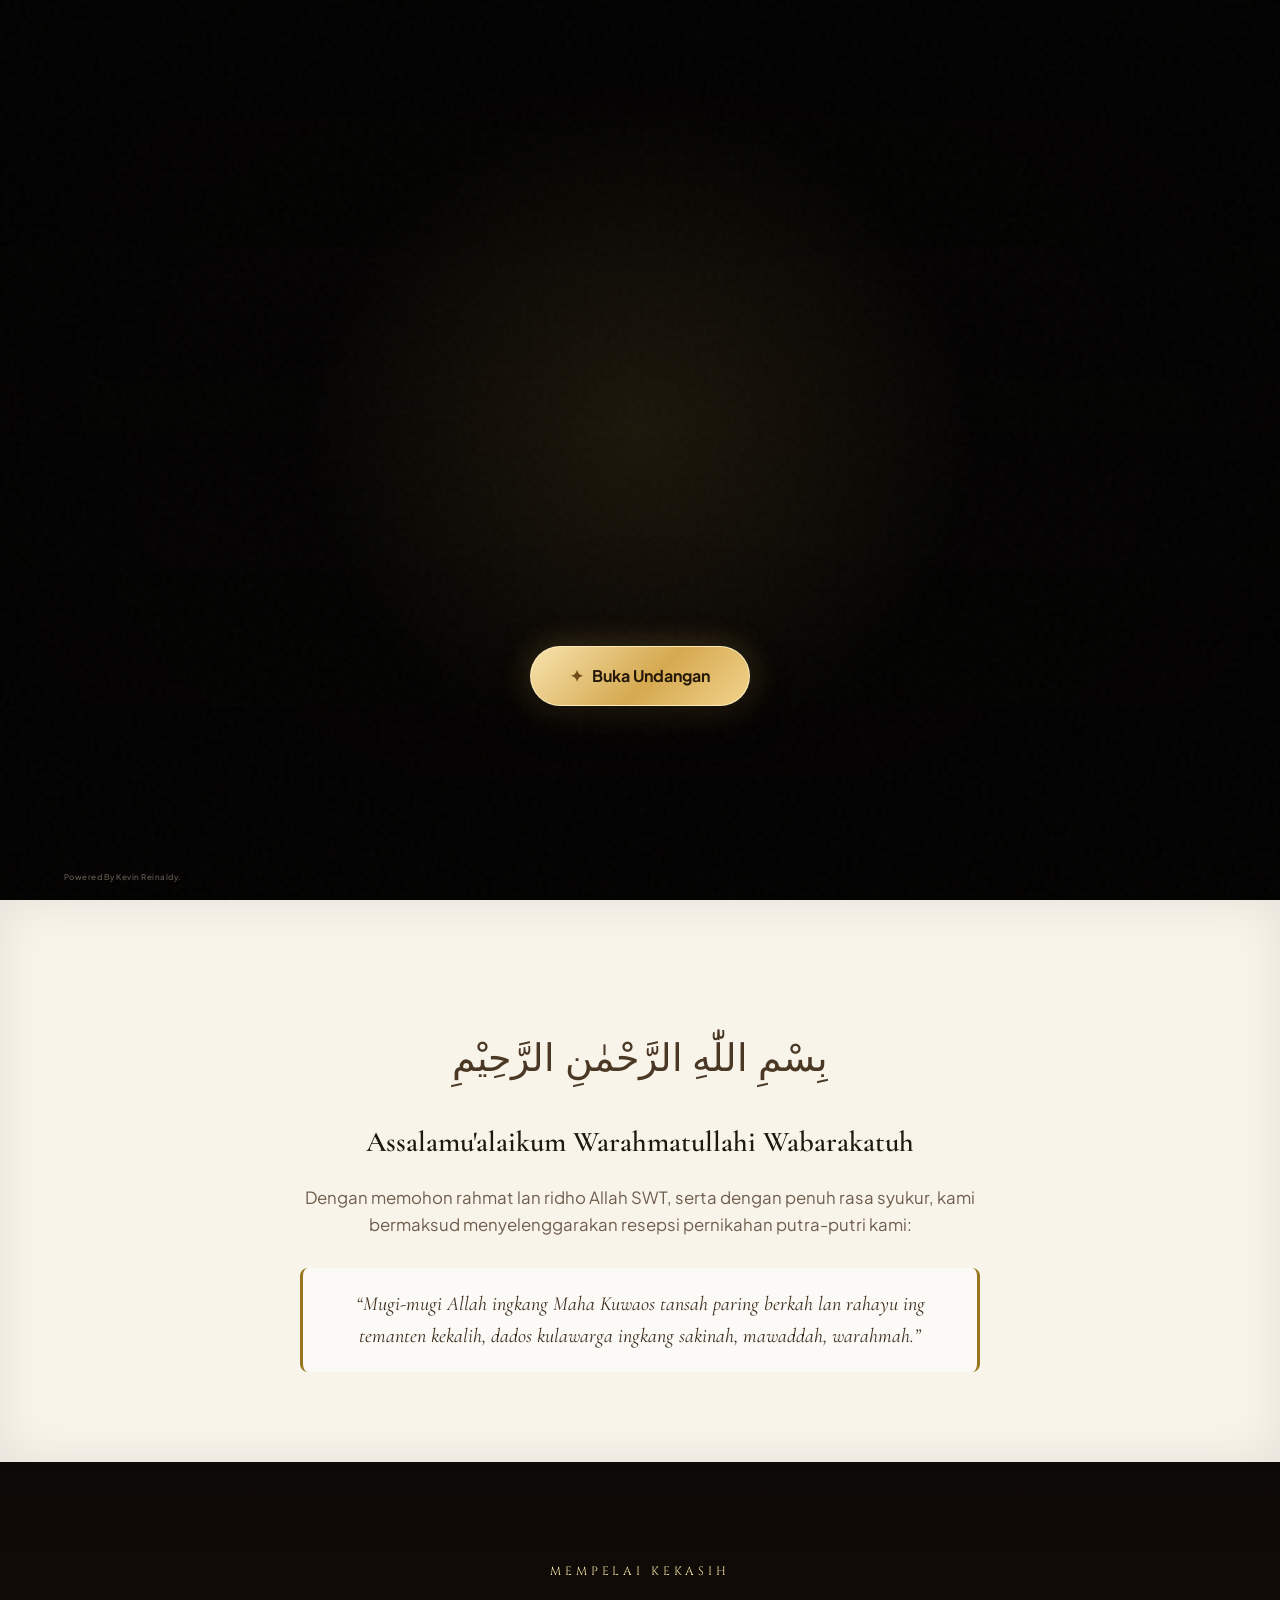
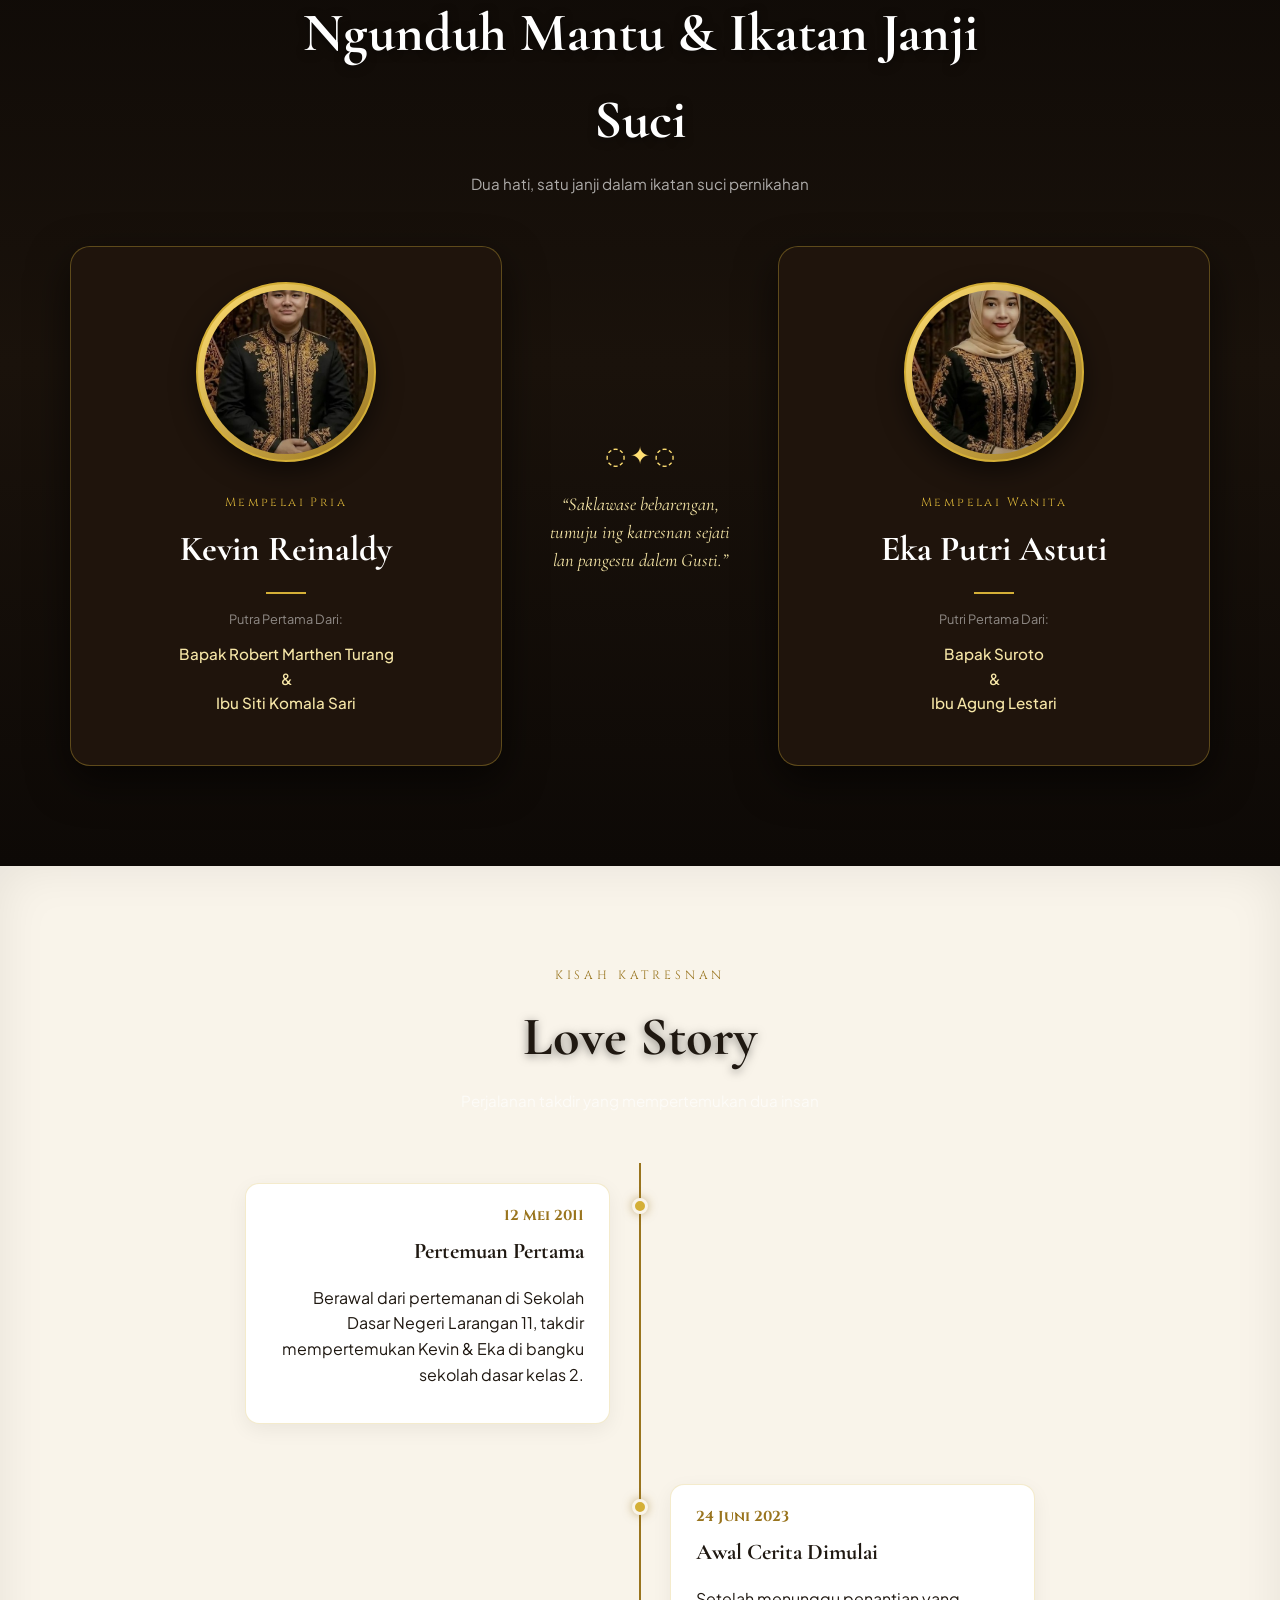
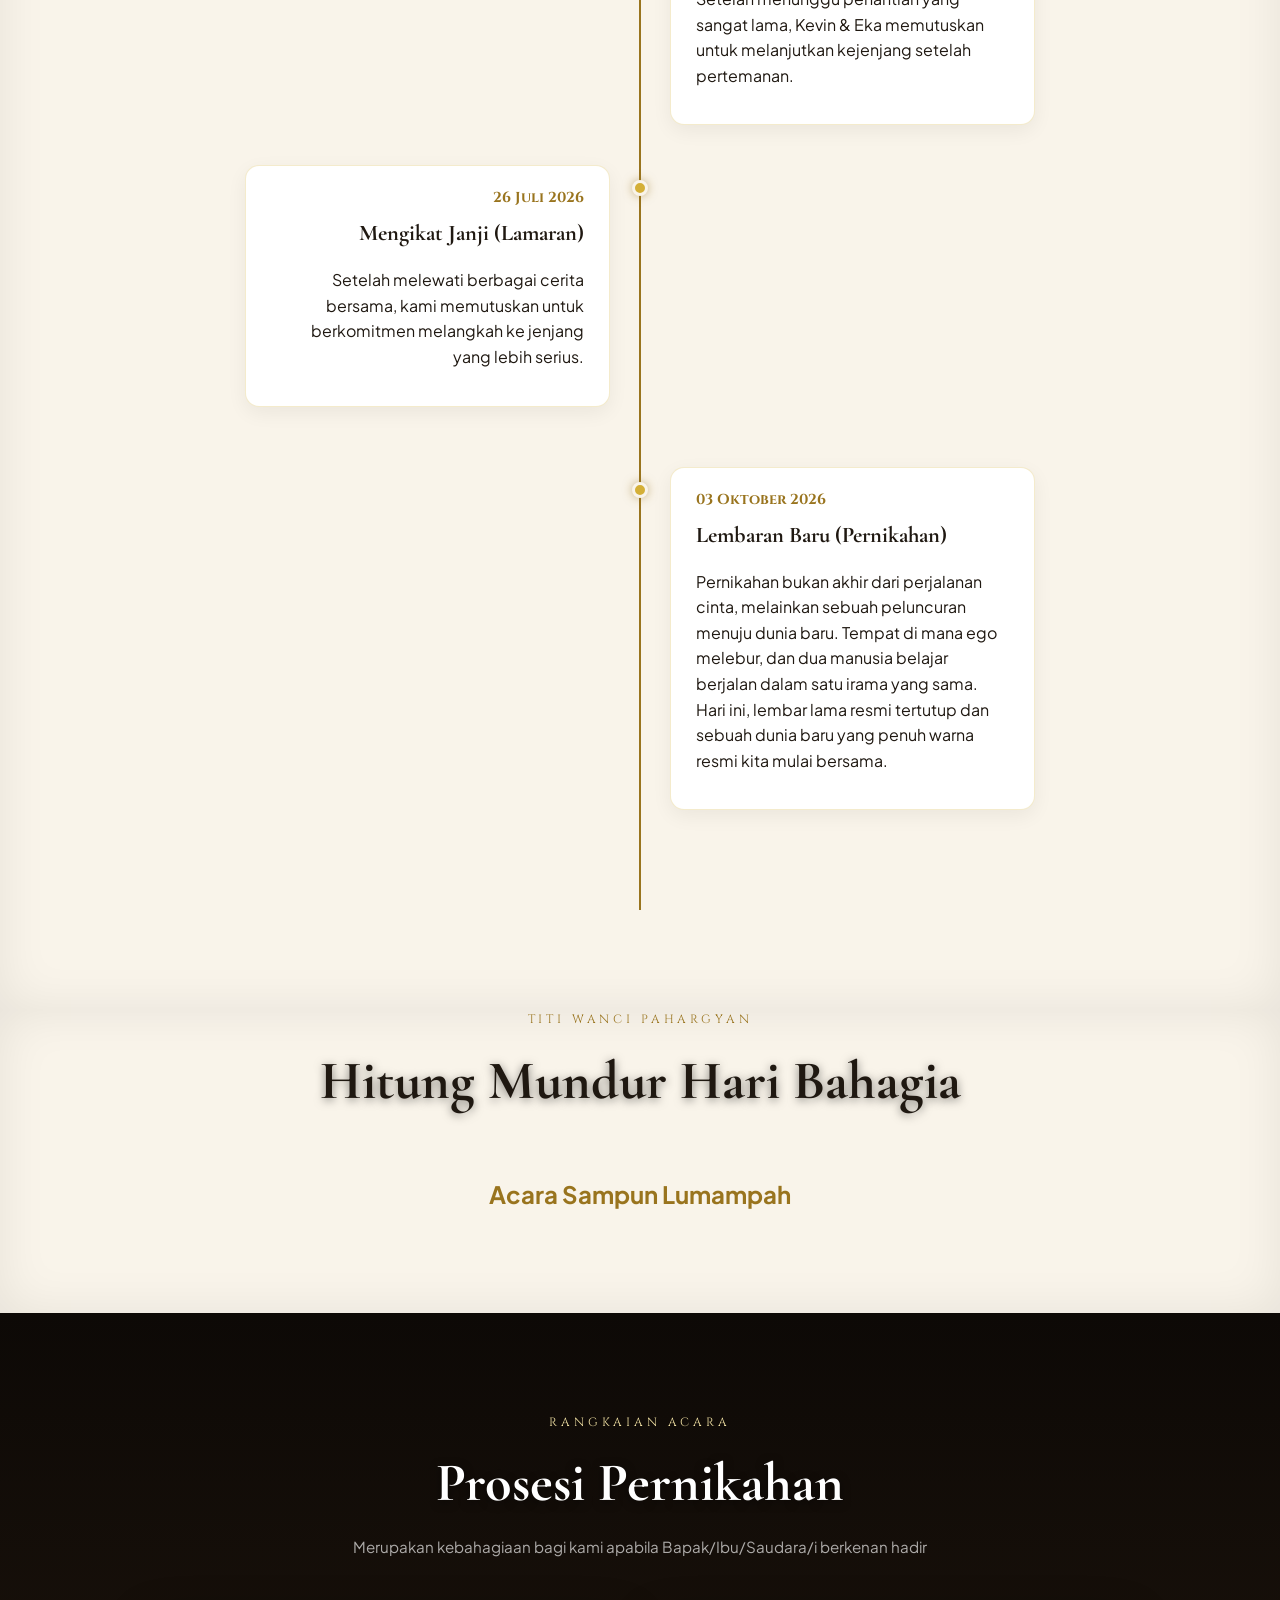
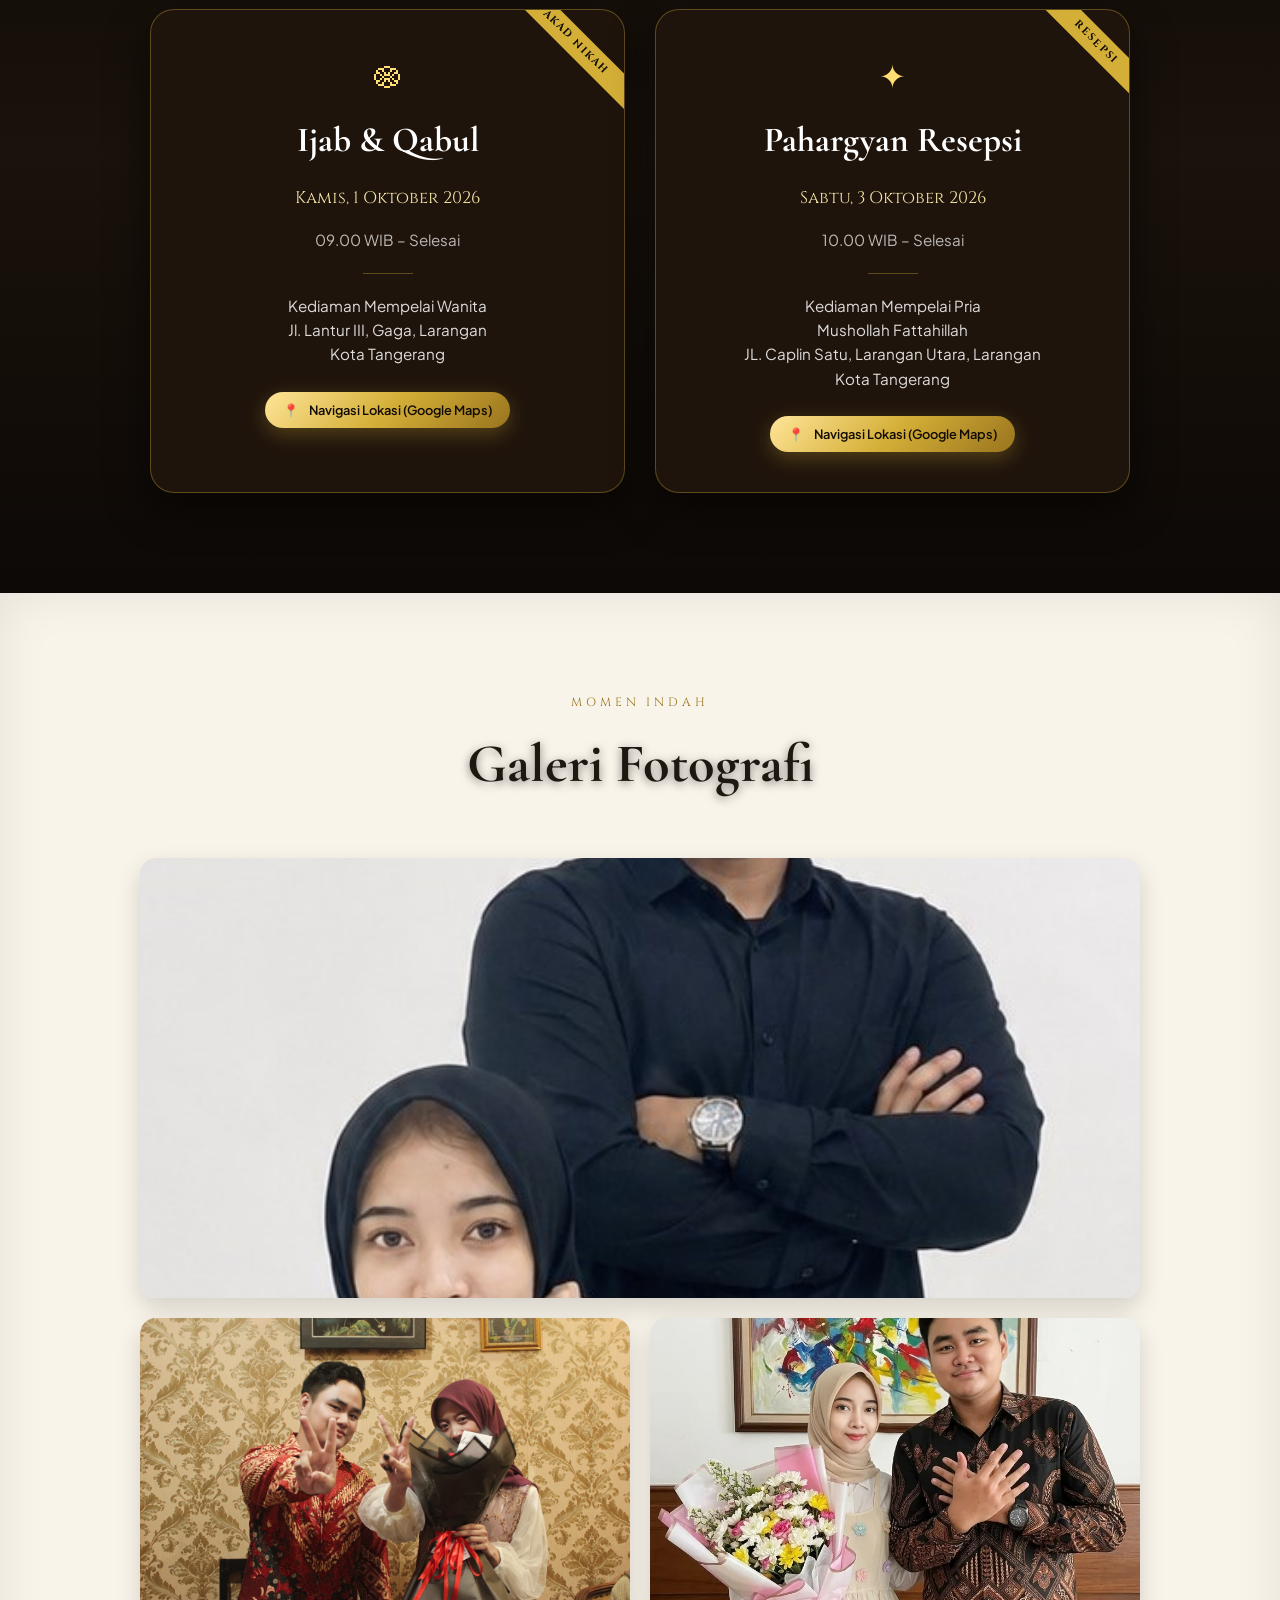
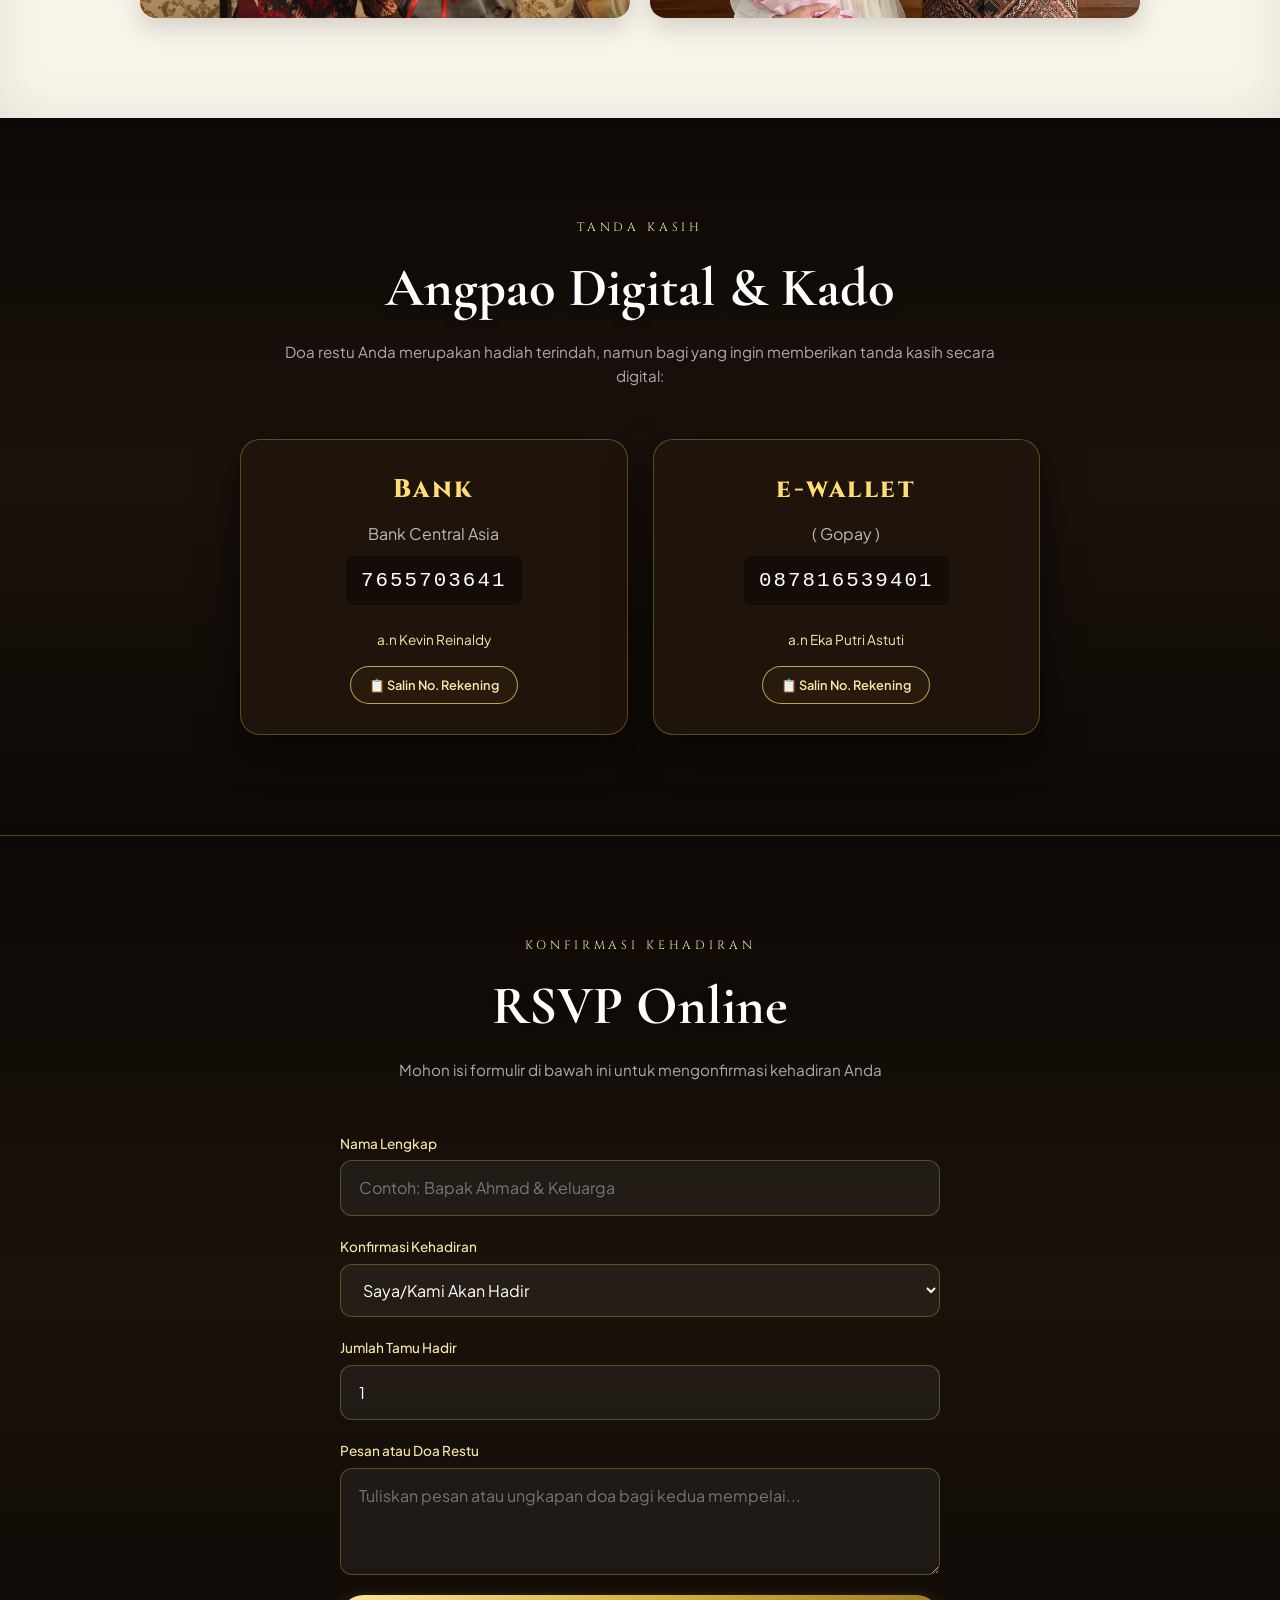
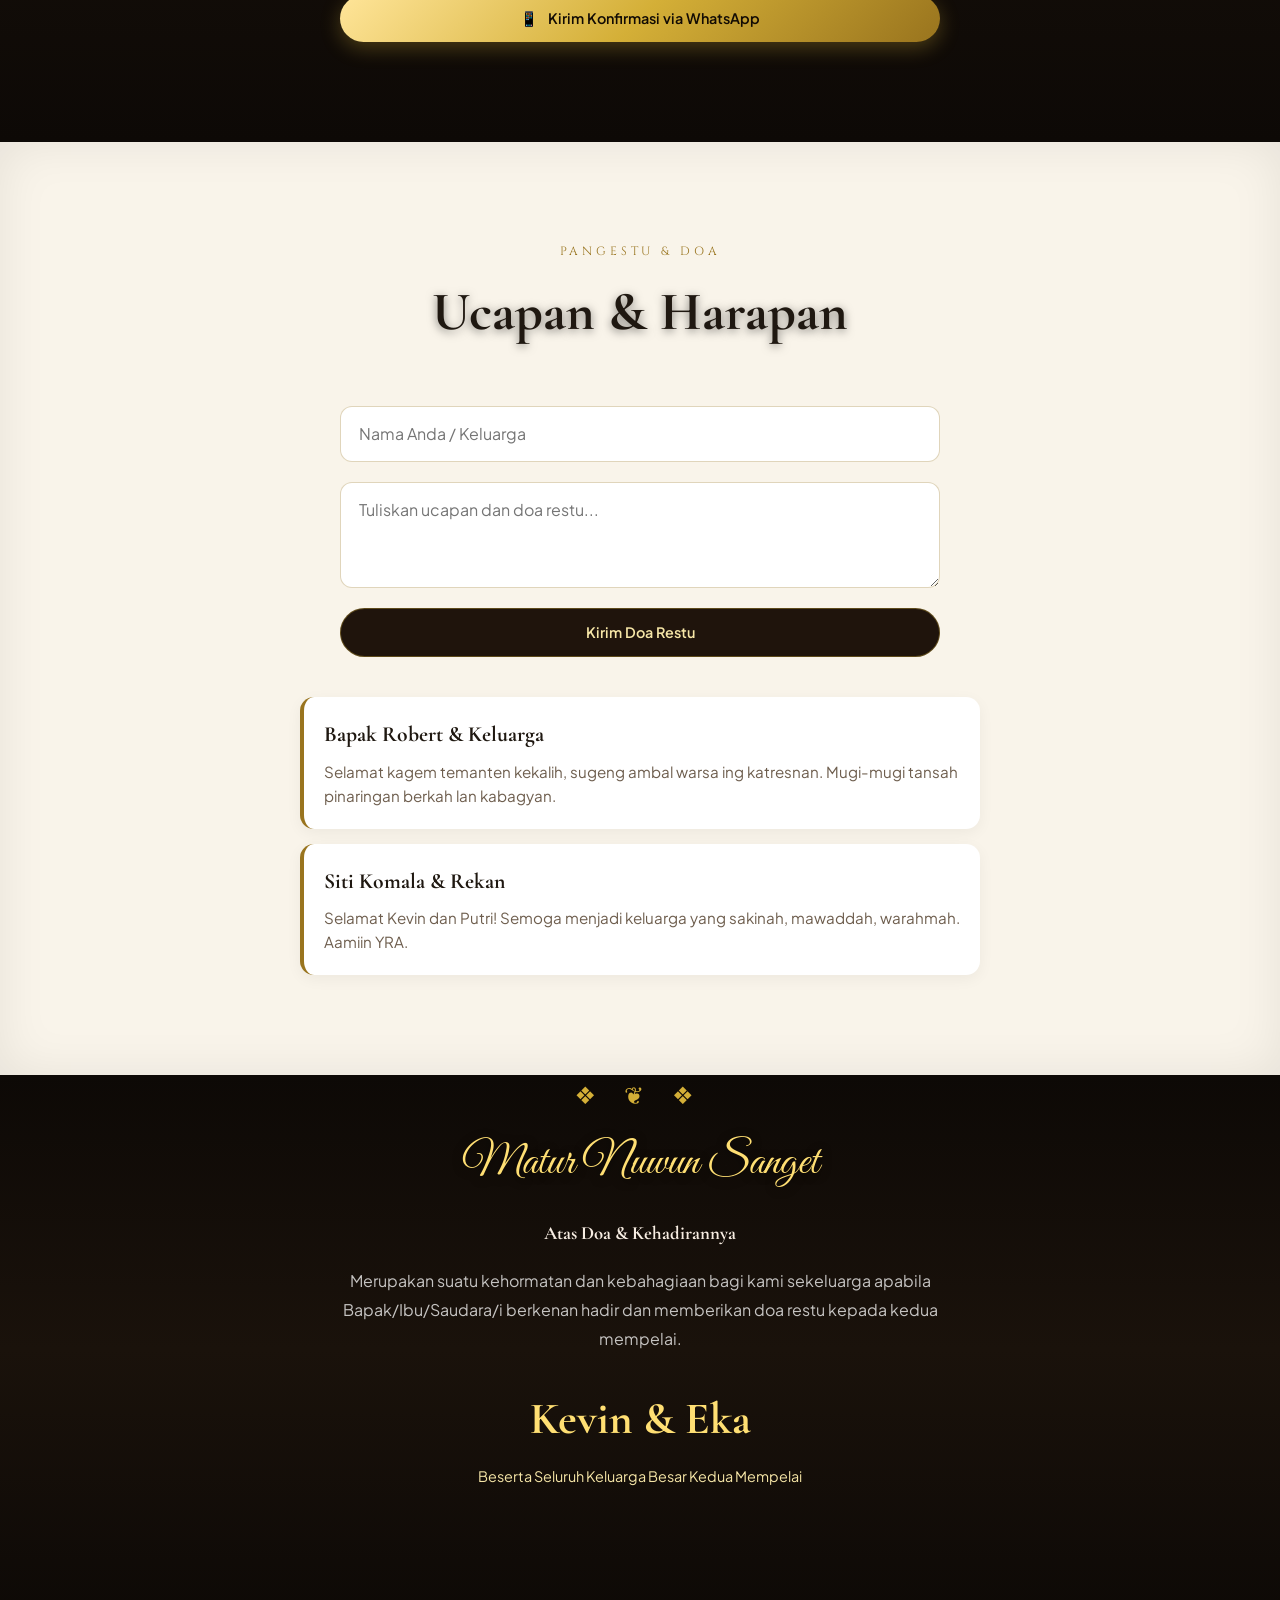
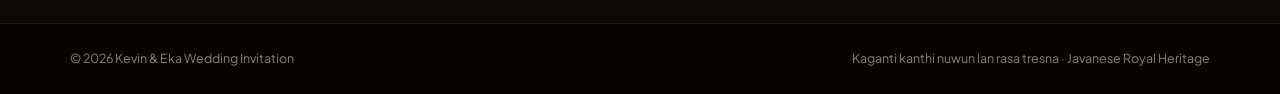
==== commit af271184: "Update index.html" ====
--- a/index.html
+++ b/index.html
@@ -642,14 +642,14 @@
         <div class="real-java-kicker">PAHARGYAN PAWIWAHAN · THE WEDDING OF</div>
         <div class="real-java-monogram">K &amp; P</div>
         <h1 class="real-java-title">Kevin <span>&amp;</span> Putri</h1>
-        <div class="real-java-date">03 OKTOBER 2026 · JAWA</div>
+        <div class="real-java-date">03 OKTOBER 2026</div>
         <div class="real-java-button">
           <button id="openInvitation" class="btn btn--gold btn--large"><span>✦</span> Buka Undangan</button>
         </div>
       </div>
     </div>
 
-    <div class="real-java-credit">Material fotografi: Herusutimbul — Joglo, Rumah Tradisional Jawa Tengah (CC BY-SA 4.0); ASITRAC — Wayang Kulit, Central Java (CC BY-SA 4.0); Badroe Zaman — Gunungan Hakekat (CC BY 2.0). Diadaptasi untuk opening undangan.</div>
+    <div class="real-java-credit">Powered By Kevin Reinaldy.</div>
   </section>
 
   <!-- TOPBAR NAVIGASI -->
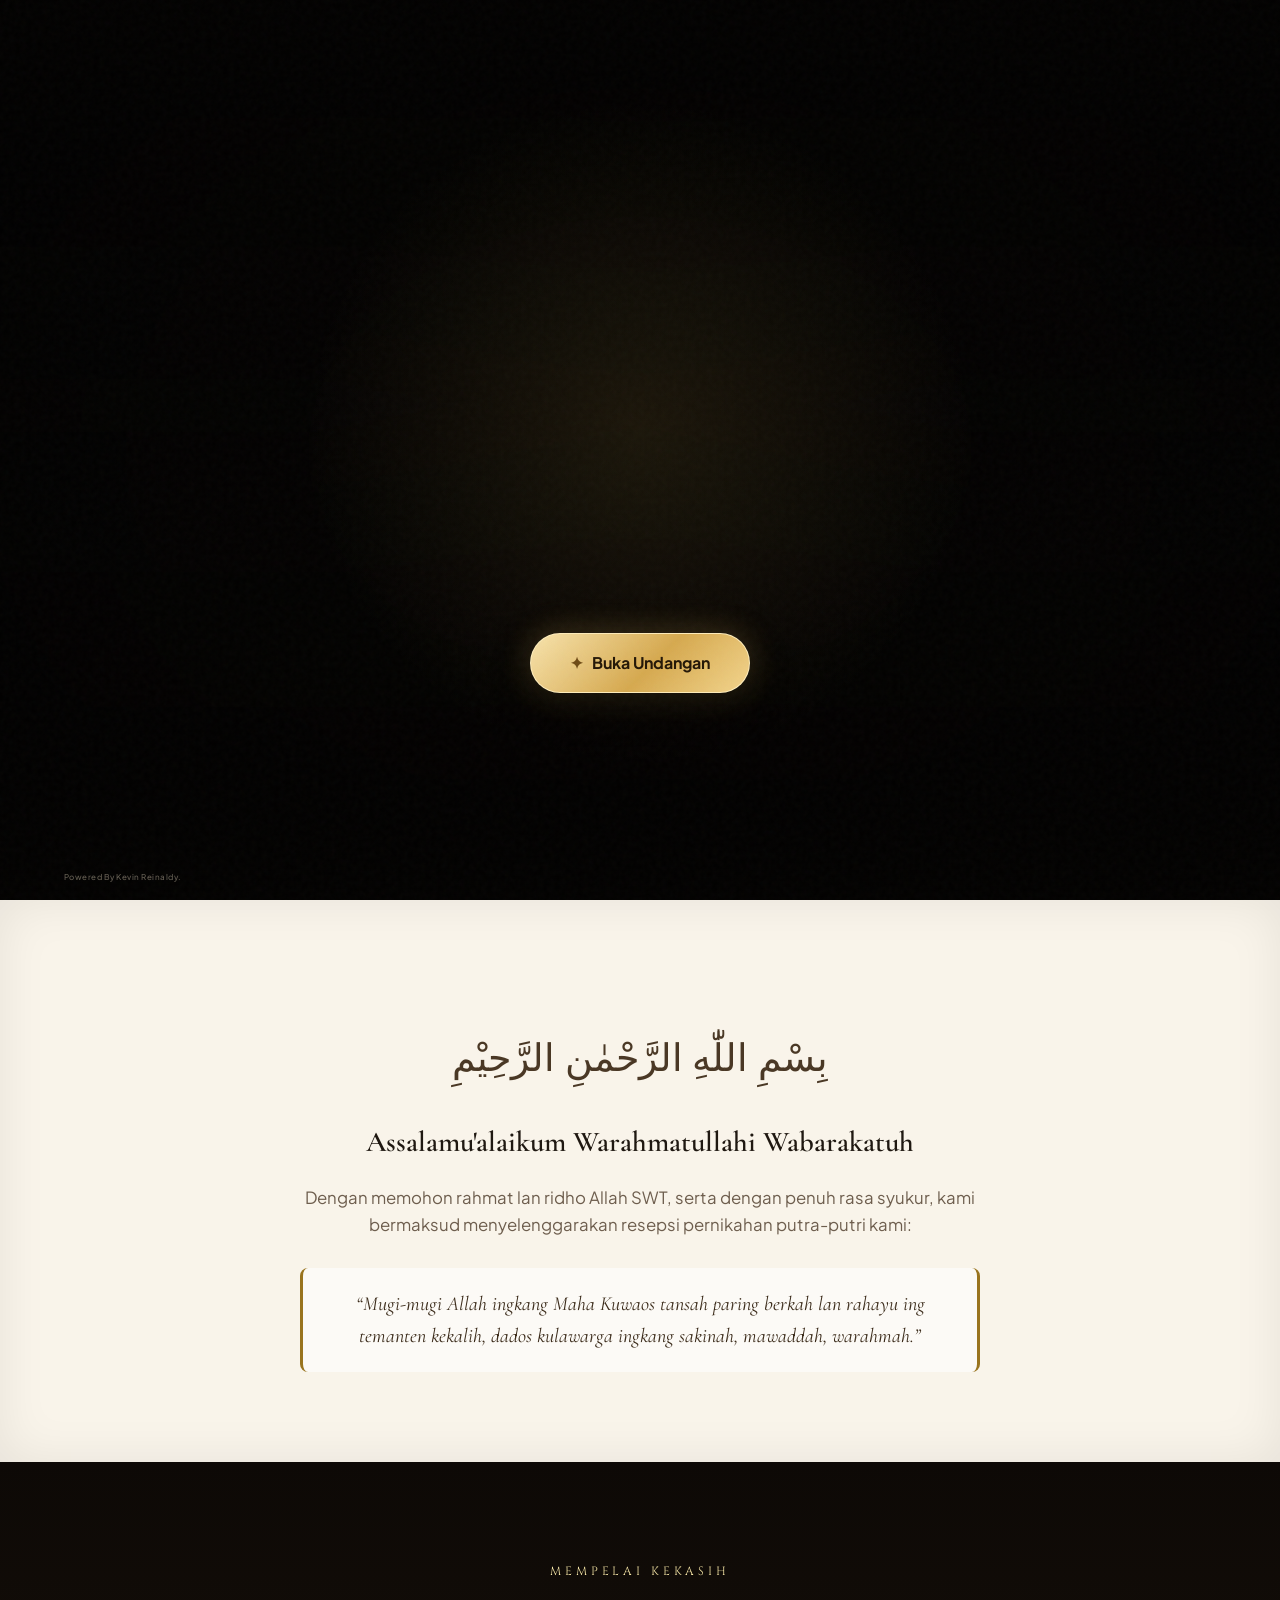
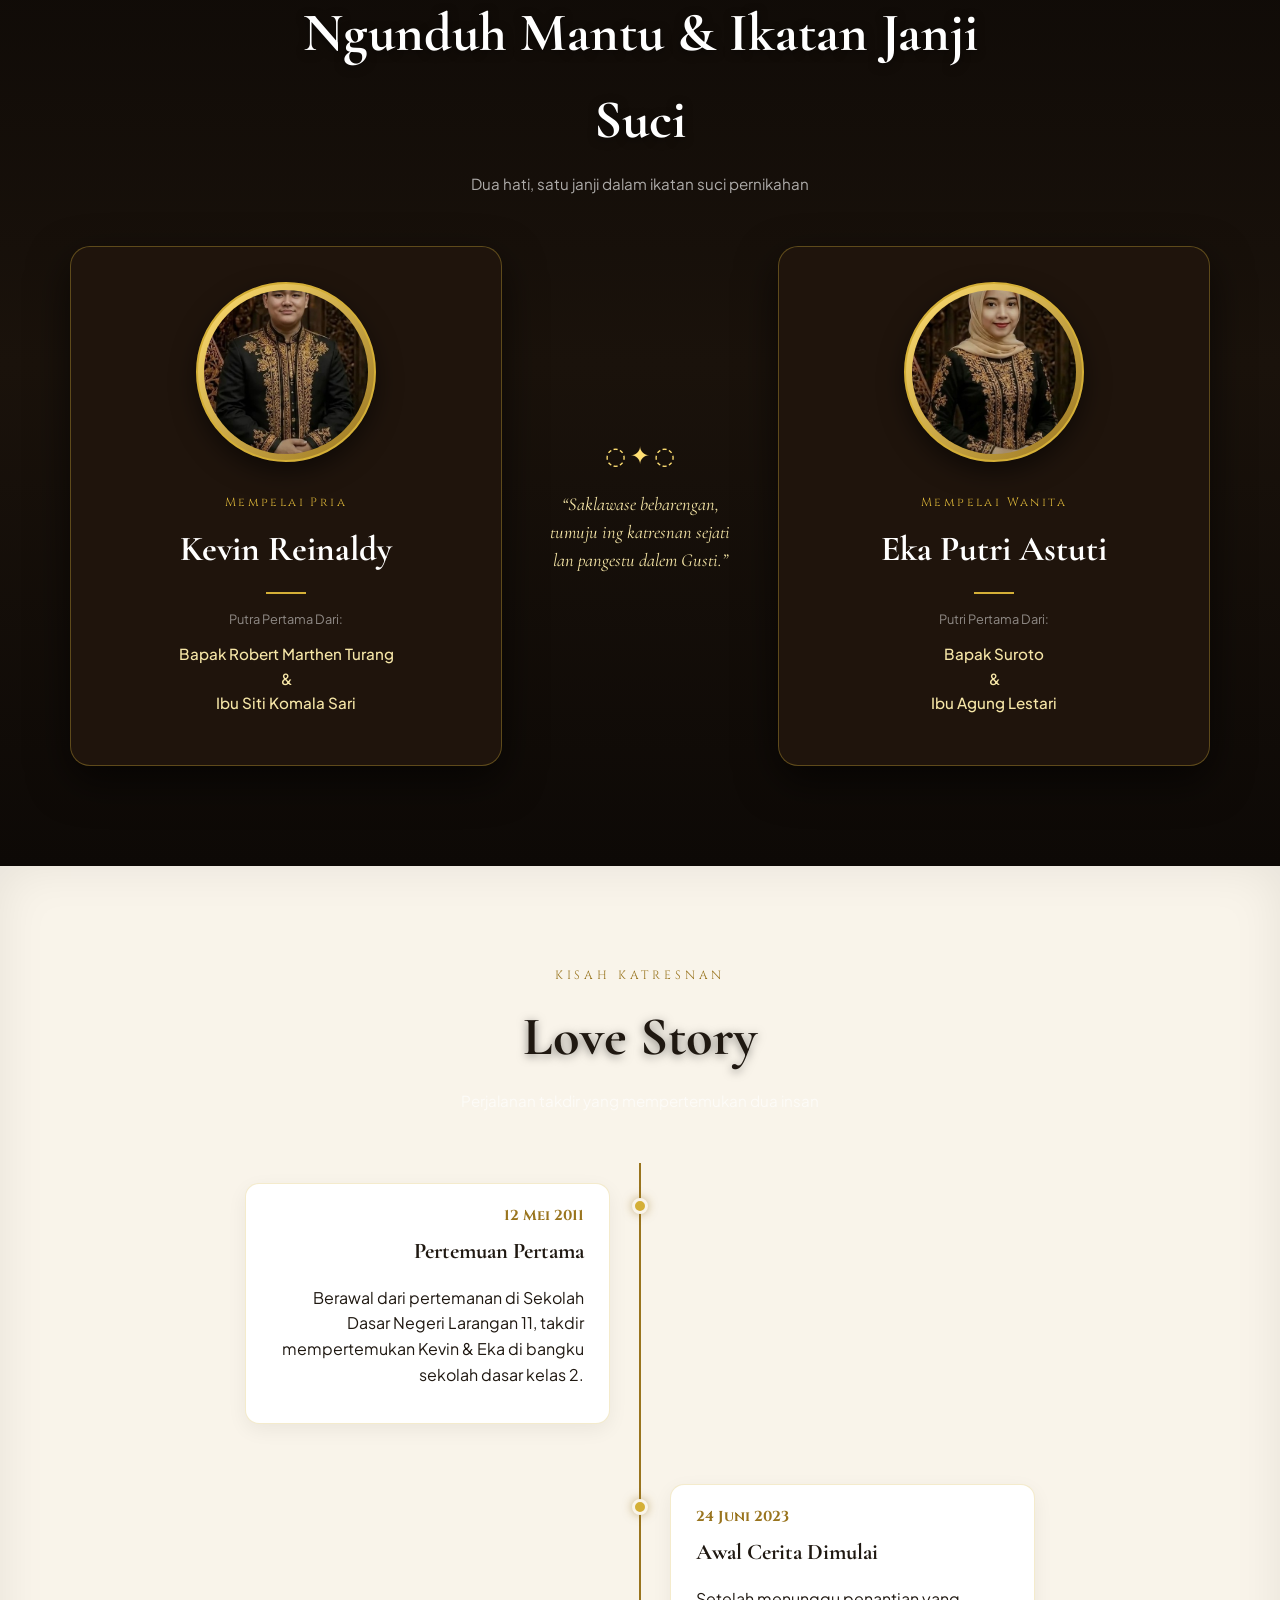
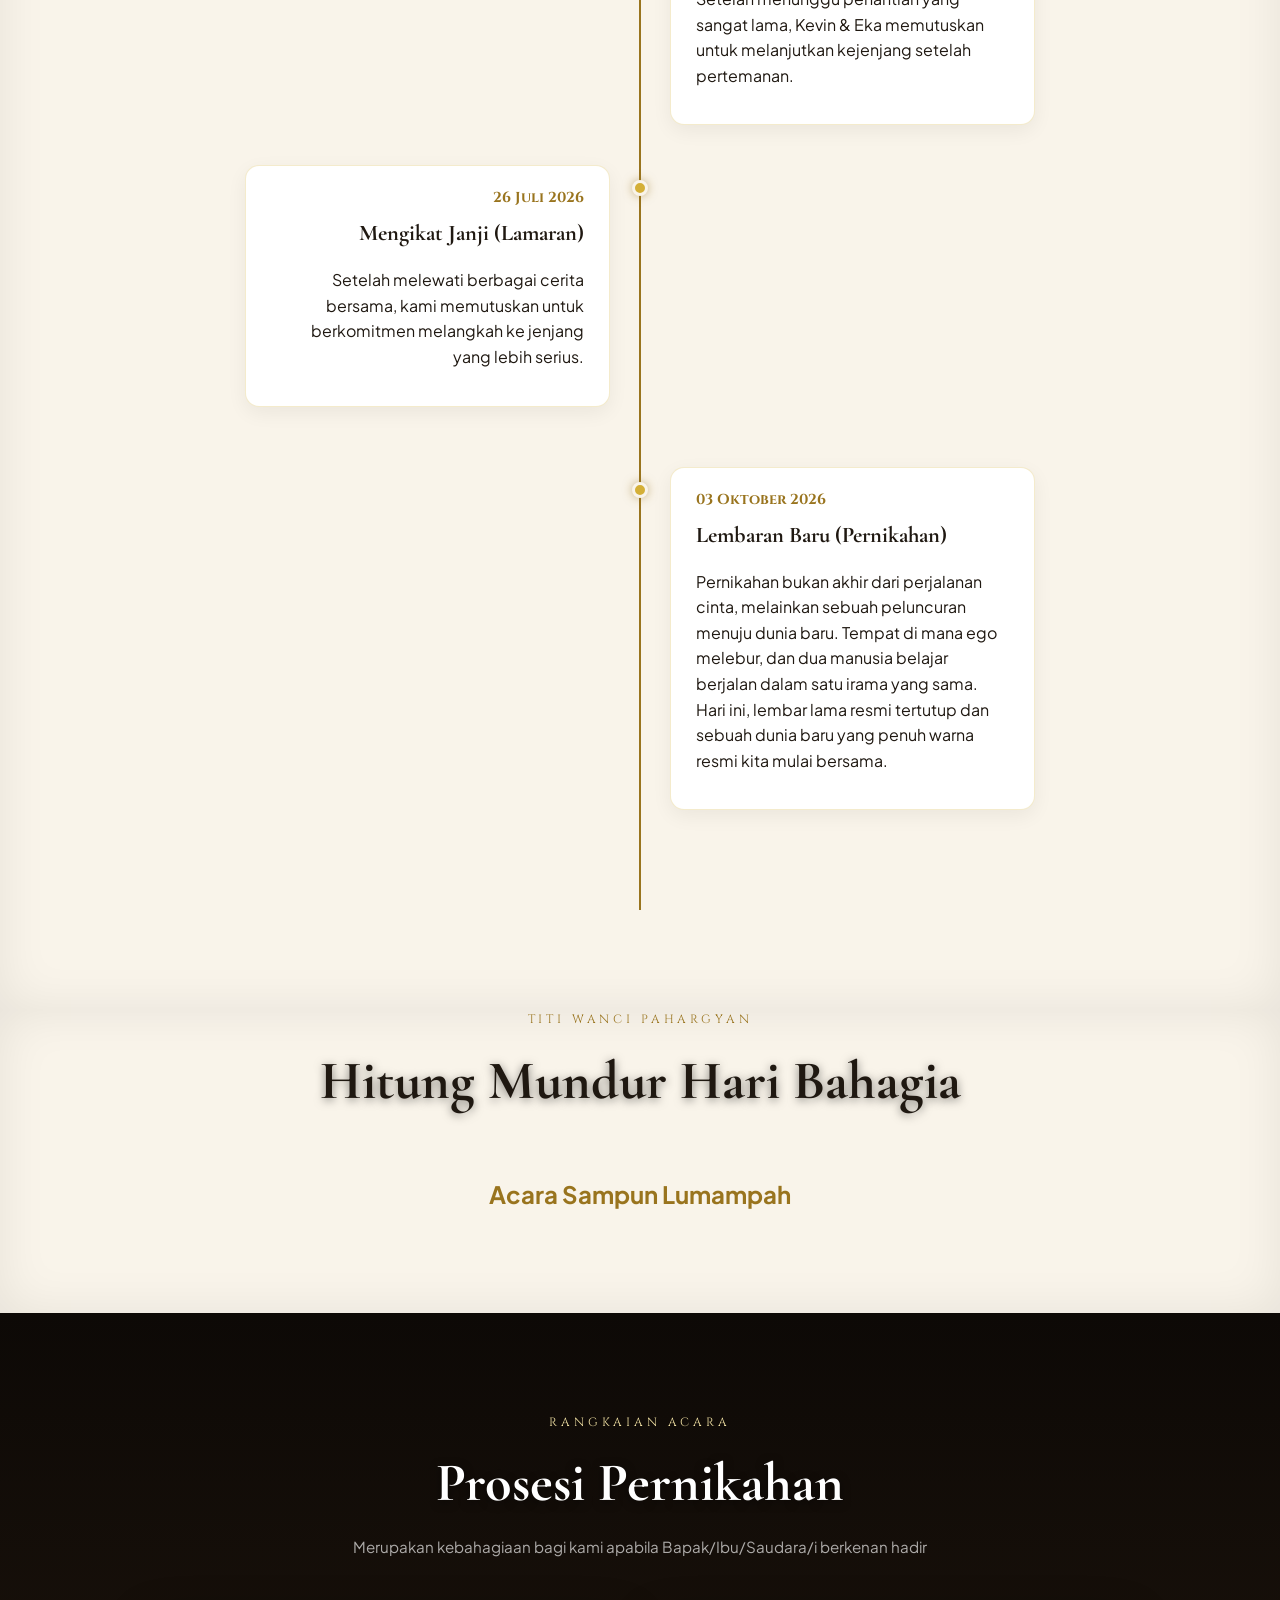
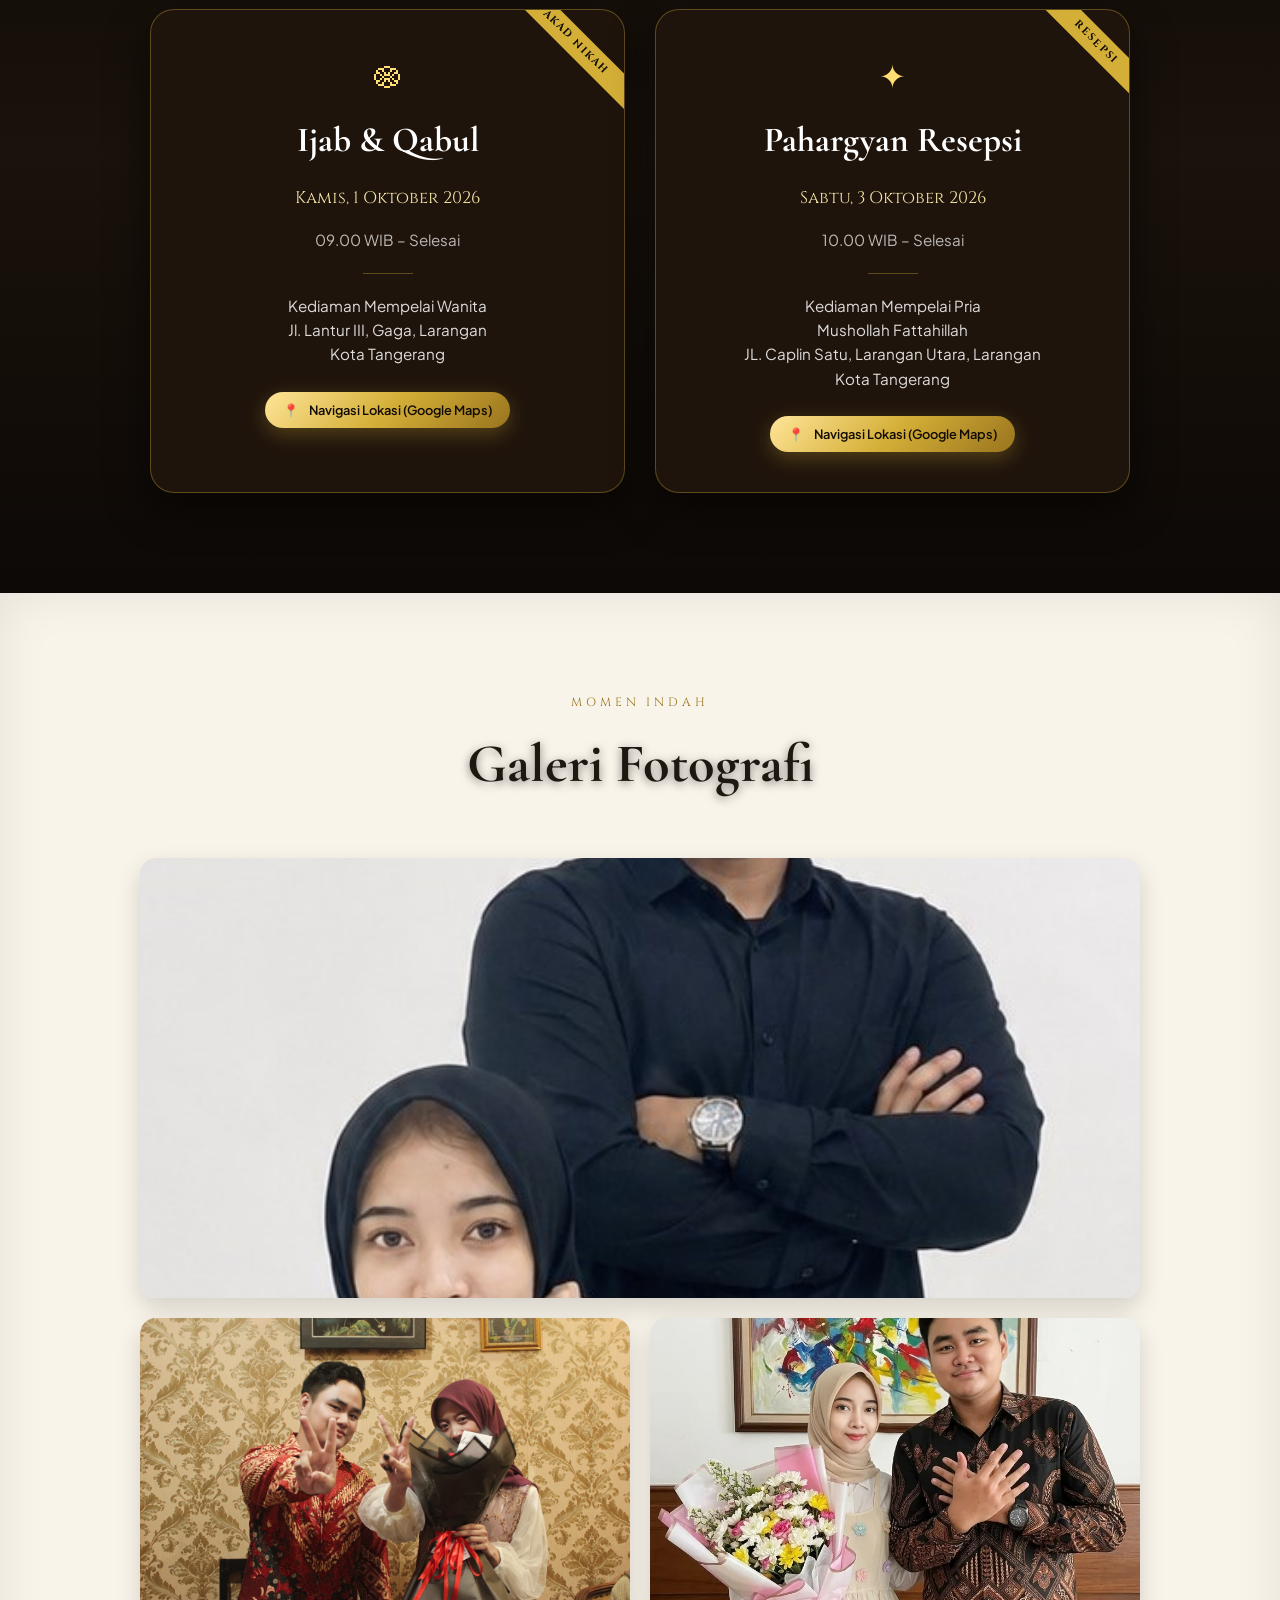
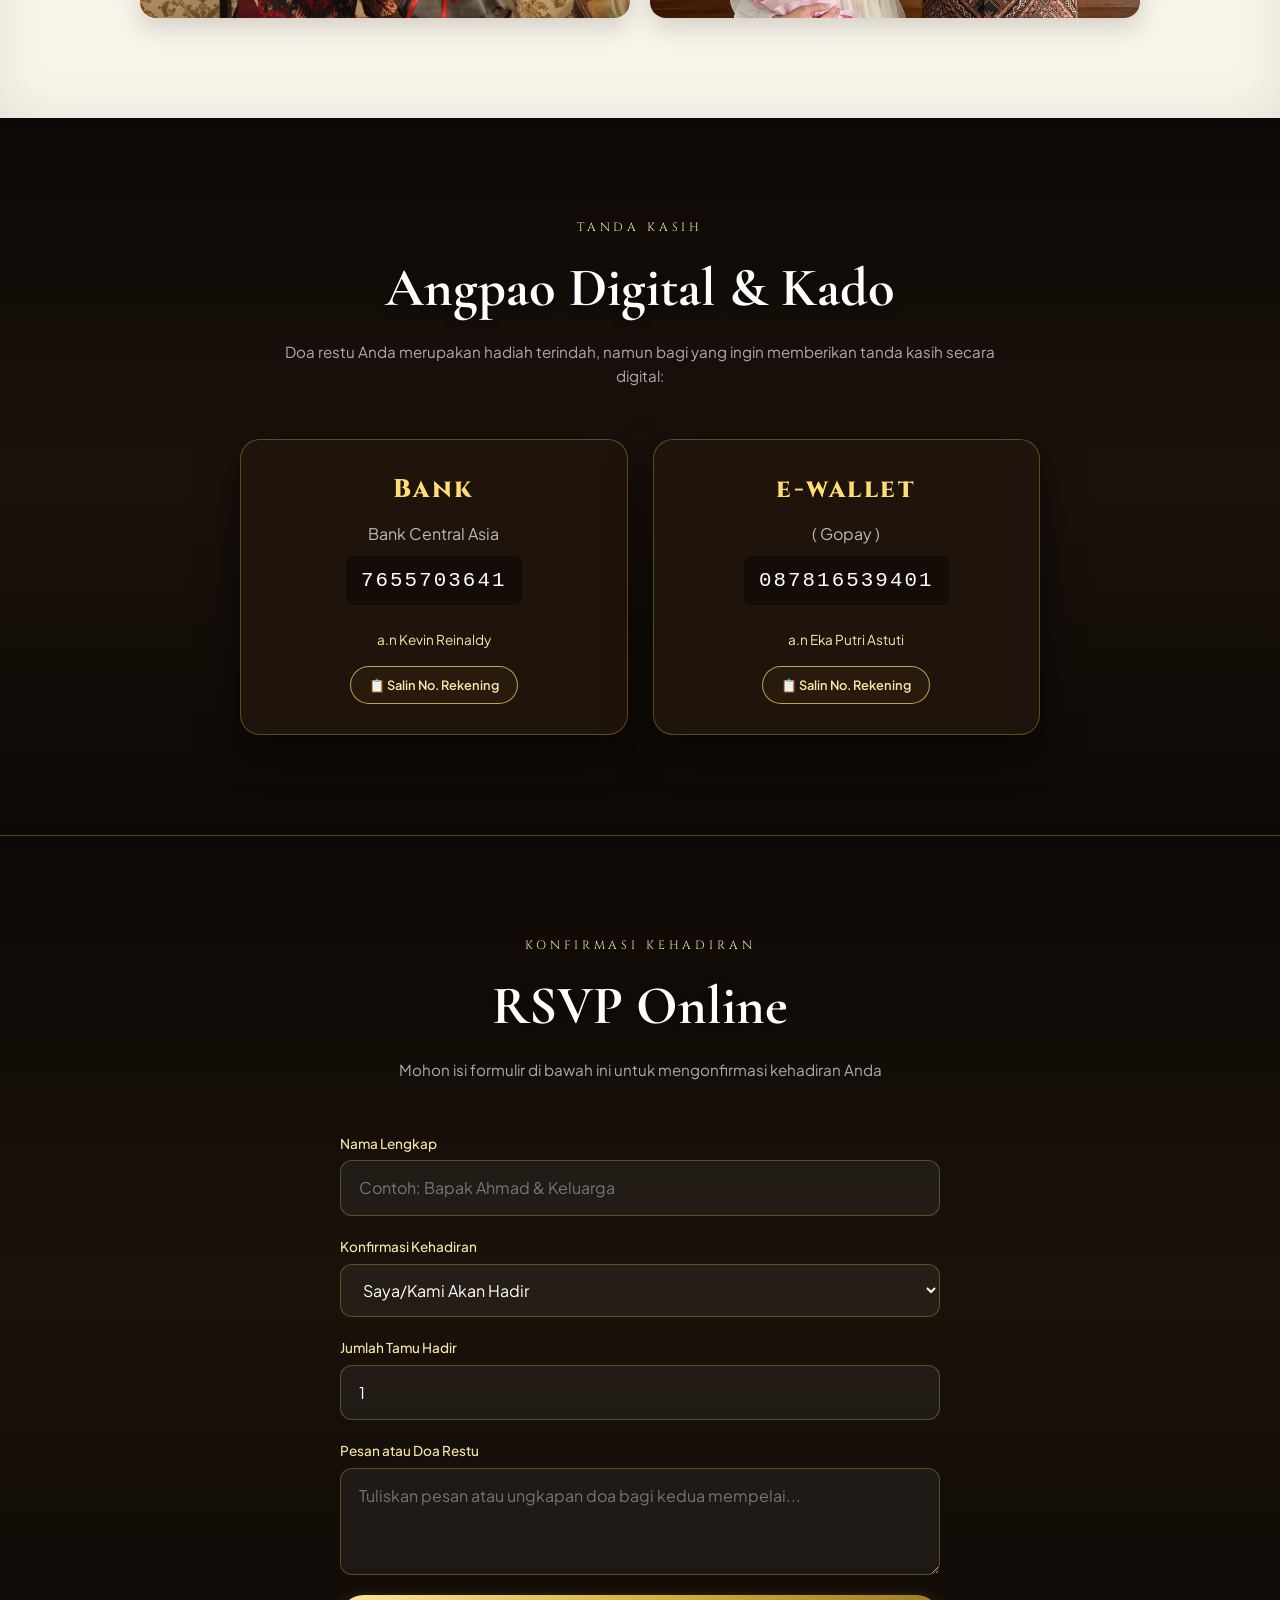
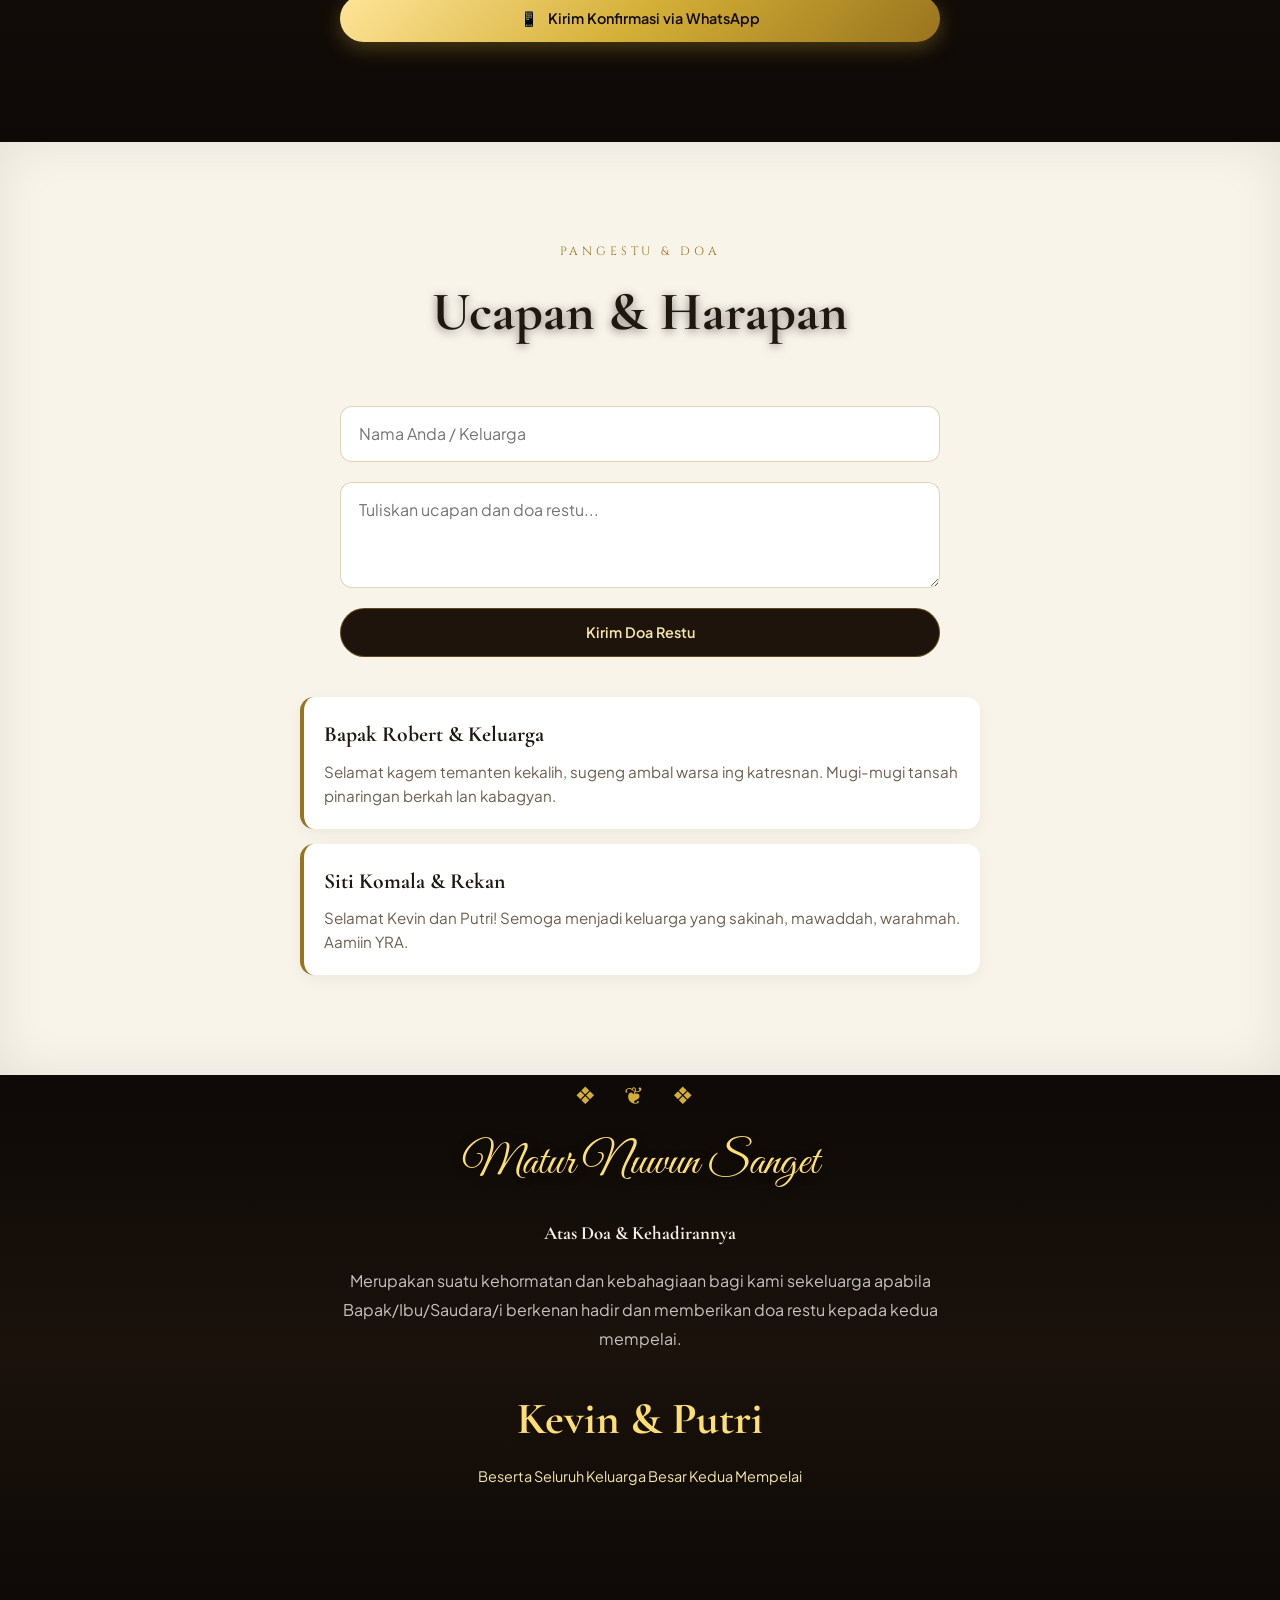
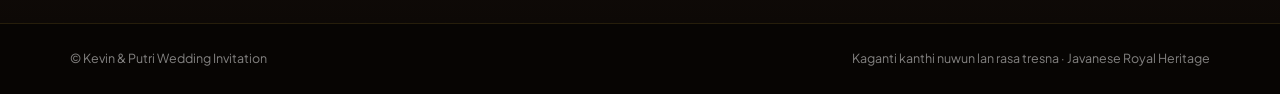
==== commit b252f83e: "Update index.html" ====
--- a/index.html
+++ b/index.html
@@ -650,6 +650,7 @@
     </div>
 
     <div class="real-java-credit">Powered By Kevin Reinaldy.</div>
+      <span>© <span id="year"></span> Kevin &amp; Putri Wedding Invitation</span>
   </section>
 
   <!-- TOPBAR NAVIGASI -->
@@ -980,14 +981,14 @@
       <p class="script-accent">Matur Nuwun Sanget</p>
       <h3 class="closing__title">Atas Doa &amp; Kehadirannya</h3>
       <p class="closing__text">Merupakan suatu kehormatan dan kebahagiaan bagi kami sekeluarga apabila Bapak/Ibu/Saudara/i berkenan hadir dan memberikan doa restu kepada kedua mempelai.</p>
-      <h4 class="closing__names">Kevin &amp; Eka</h4>
+      <h4 class="closing__names">Kevin &amp; Putri</h4>
       <p class="closing__family">Beserta Seluruh Keluarga Besar Kedua Mempelai</p>
     </section>
   </main>
 
   <footer class="footer">
     <div class="footer__content">
-      <span>© <span id="year"></span> Kevin &amp; Eka Wedding Invitation</span>
+      <span>© <span id="year"></span> Kevin &amp; Putri Wedding Invitation</span>
       <span>Kaganti kanthi nuwun lan rasa tresna · Javanese Royal Heritage</span>
     </div>
   </footer>
